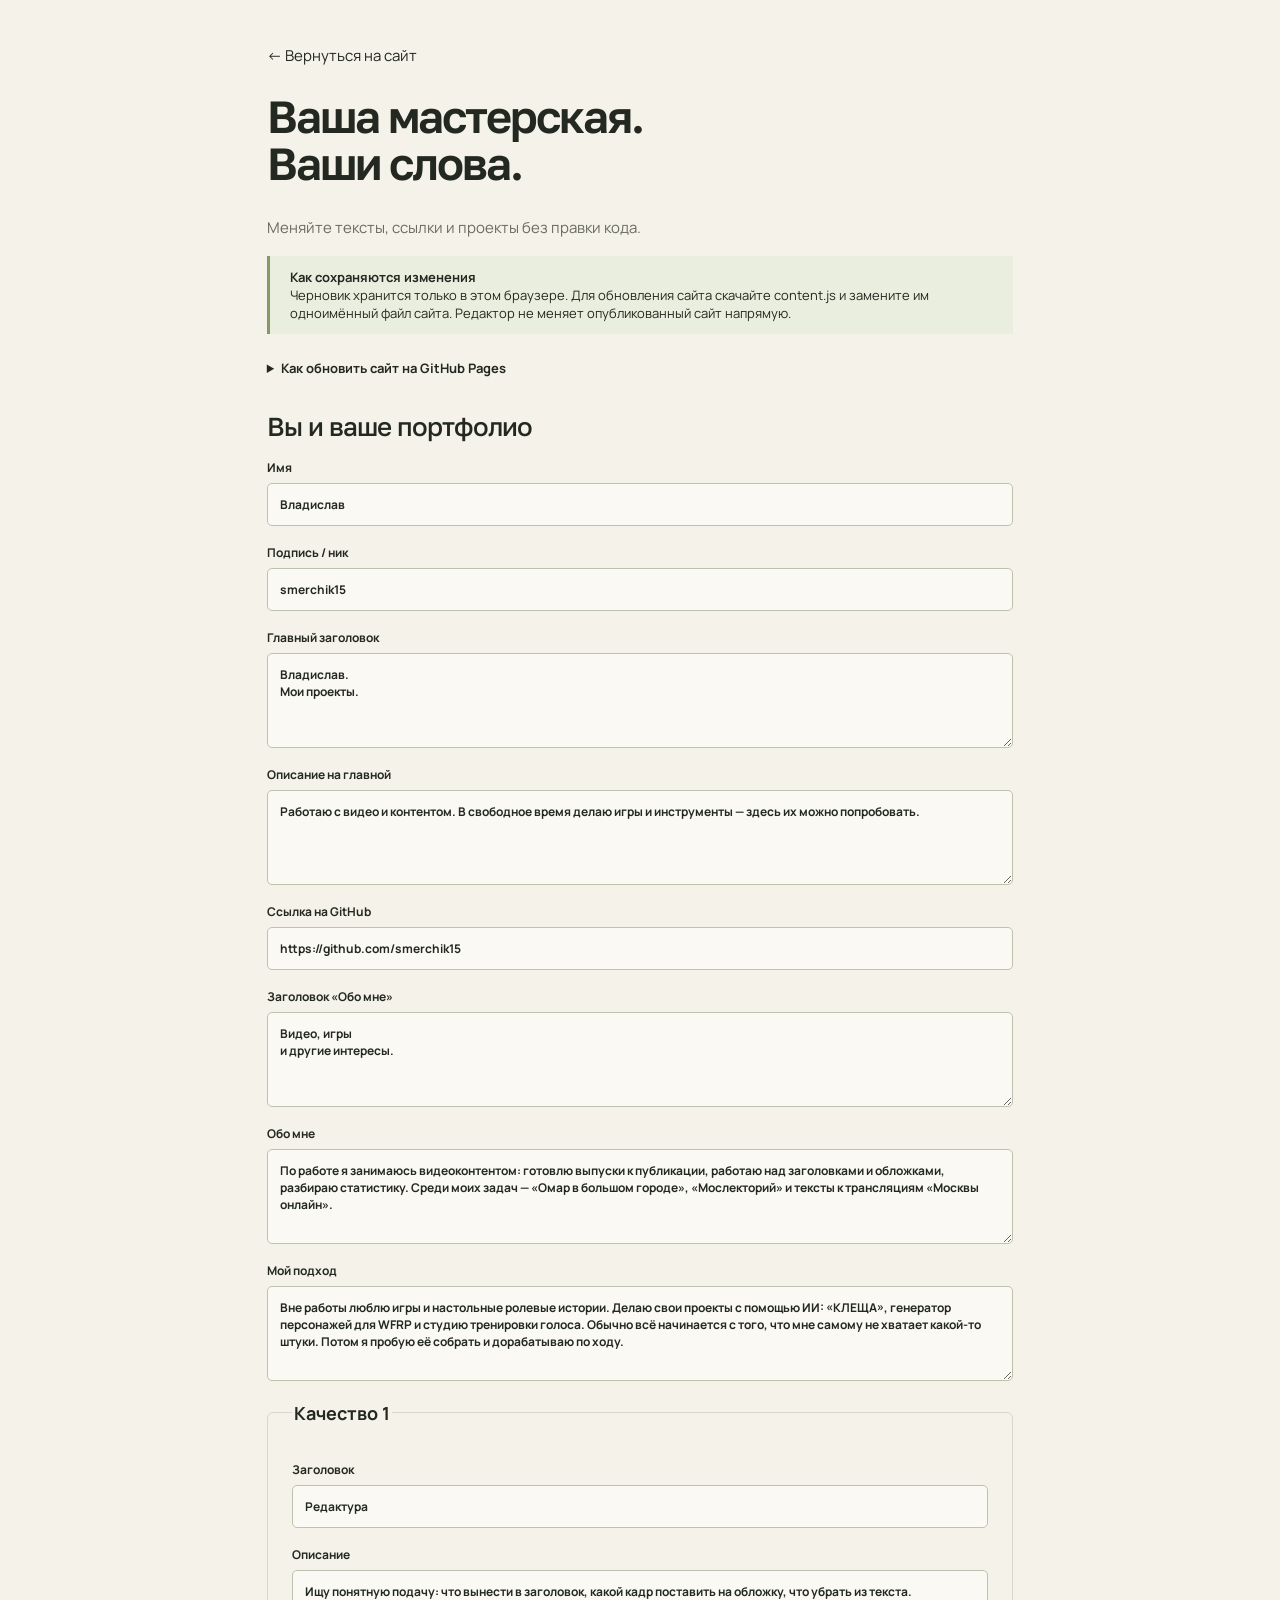
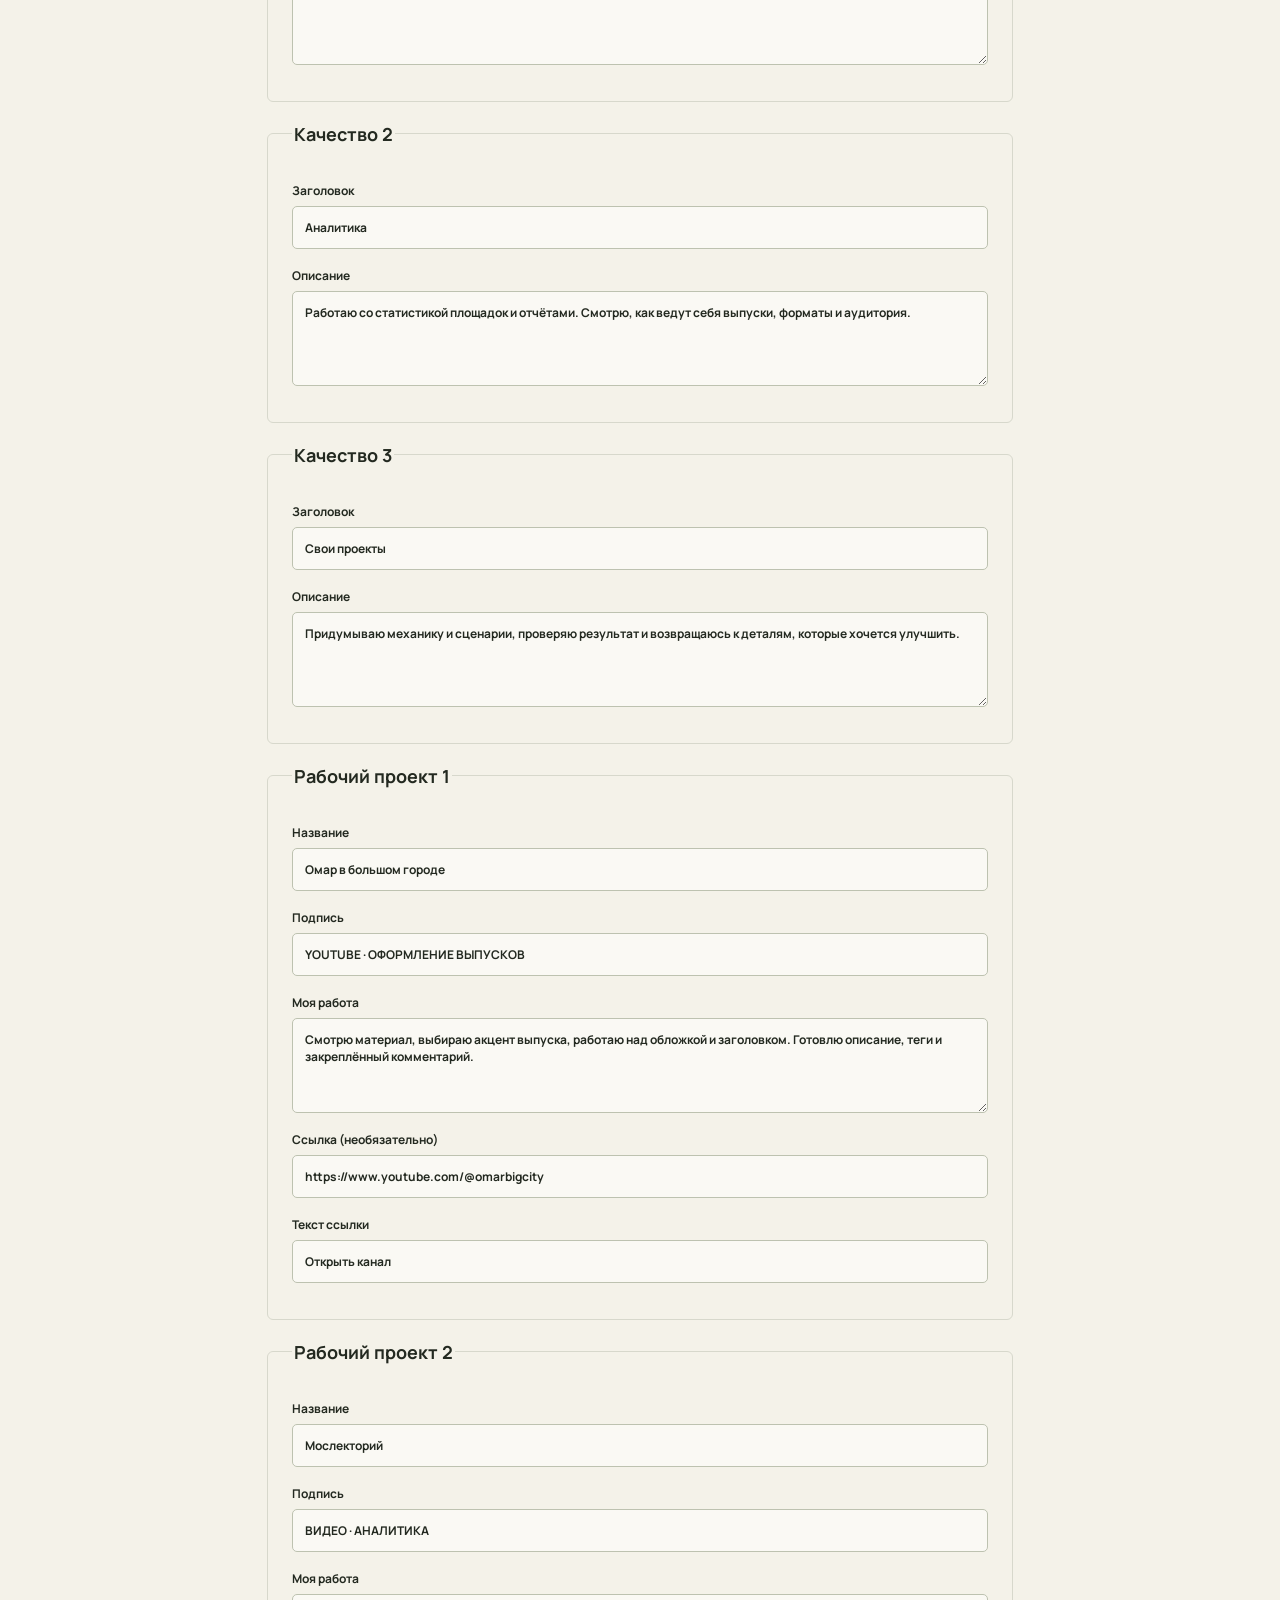
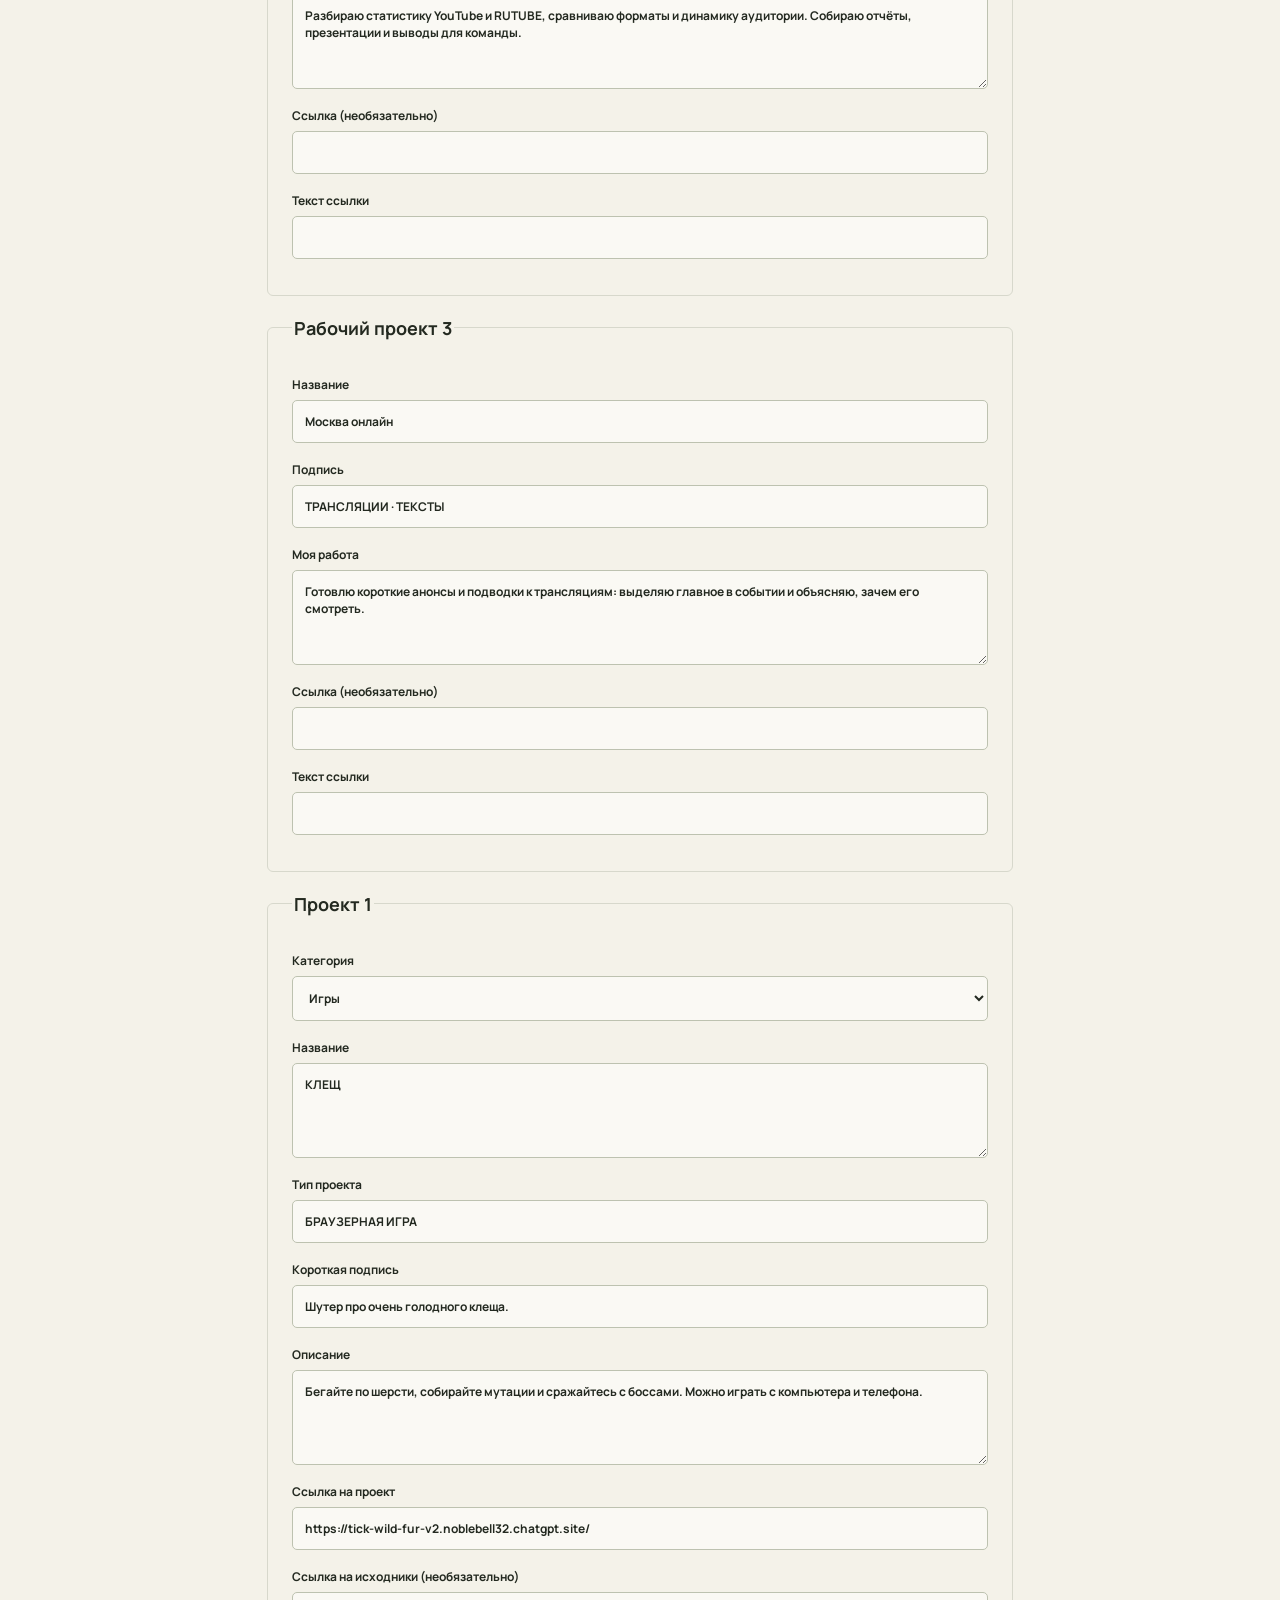
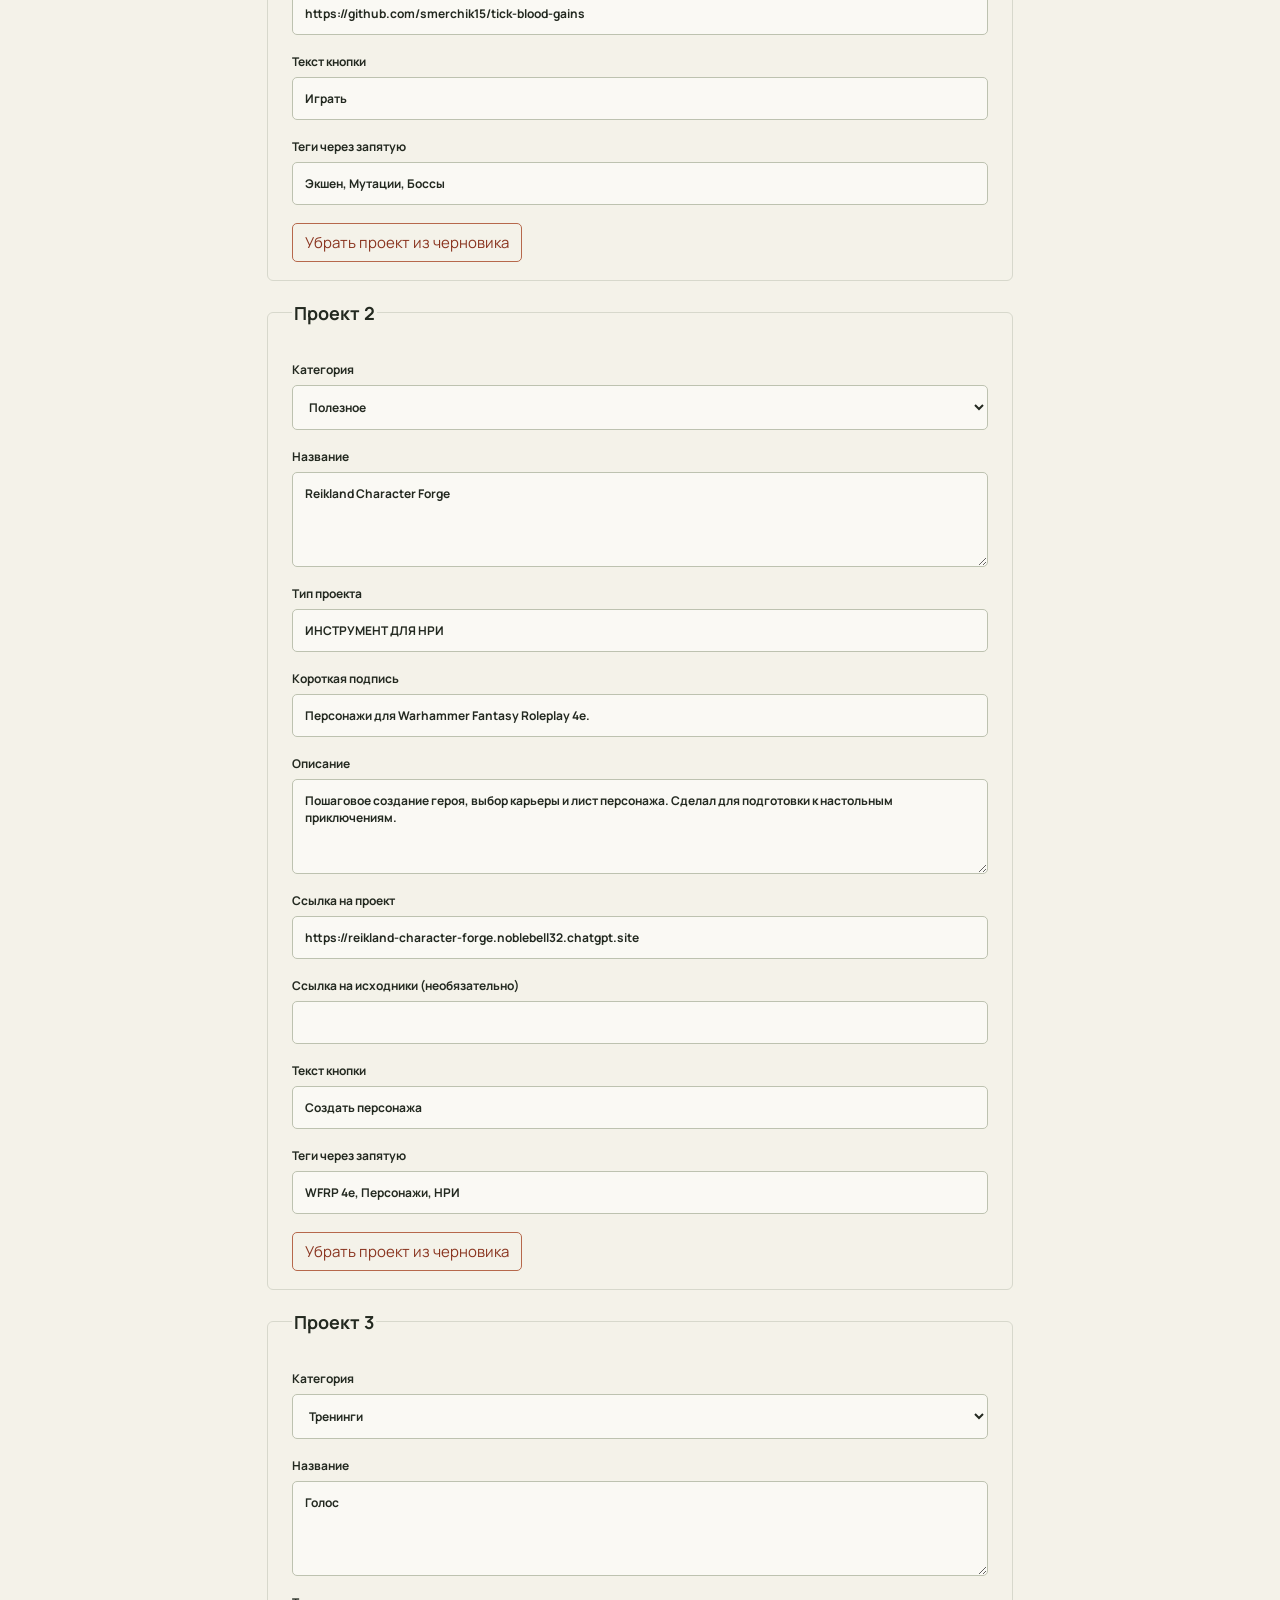
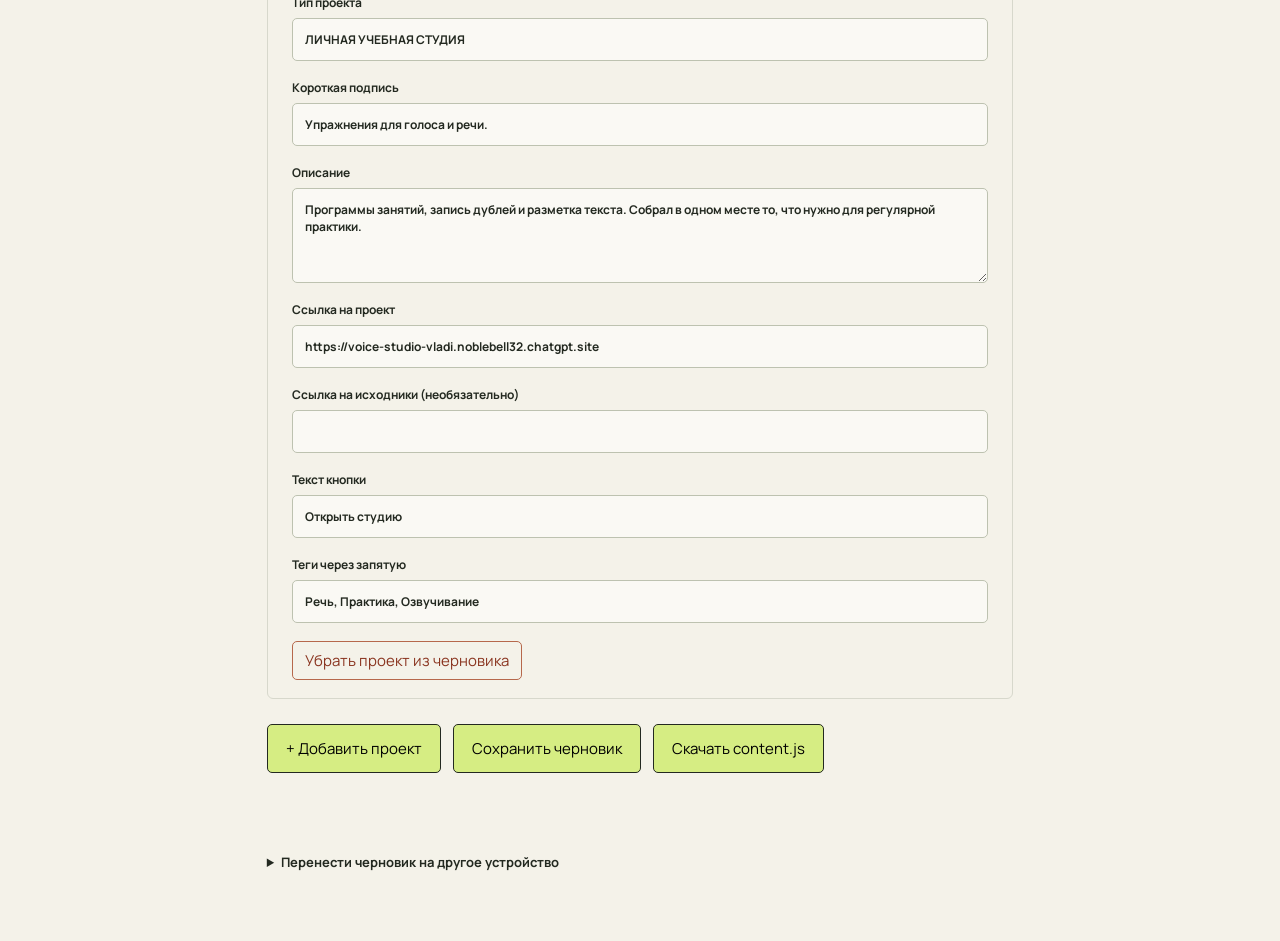
==== editor.html @ 364e81f0 "Publish portfolio with original Tick artwork and media work" ====
<!doctype html><html lang="ru"><head><meta charset="utf-8"><meta name="viewport" content="width=device-width,initial-scale=1"><title>Редактор портфолио</title><link rel="stylesheet" href="style.css"><style>main{max-width:900px;margin:auto;padding:45px 6%}h1{font-size:45px;letter-spacing:-2px}h2{font-size:26px;margin:35px 0 18px;letter-spacing:-1px}p{line-height:1.8;color:#6a6d63;margin:15px 0}label{display:block;font-size:12px;font-weight:700;margin:18px 0}input,textarea,select{display:block;width:100%;border:1px solid #bdc2b0;background:#faf9f4;border-radius:5px;padding:12px;margin-top:7px;color:#232920}textarea{min-height:95px;resize:vertical}fieldset{border:1px solid #d7d8cc;padding:18px 24px;margin:20px 0;border-radius:6px}legend{font-size:18px;font-weight:700}.actions{display:flex;gap:12px;flex-wrap:wrap;margin:25px 0}.actions button{border:1px solid #232920;background:#d6ed83;padding:13px 18px;border-radius:5px}.notice{border-left:3px solid #879765;padding:12px 20px;background:#eaeede;font-size:13px}#status{min-height:30px;color:#365124}details{margin:25px 0;font-size:13px}summary{cursor:pointer;font-weight:bold}.remove{background:transparent;border:1px solid #b6684b;padding:8px 12px;color:#8a3520;border-radius:5px}nav{display:block}</style><script src="content.js"></script><script defer src="editor.js"></script></head><body><main><a href="index.html">← Вернуться на сайт</a><h1>Ваша мастерская.<br>Ваши слова.</h1><p>Меняйте тексты, ссылки и проекты без правки кода.</p><div class="notice"><strong>Как сохраняются изменения</strong><br>Черновик хранится только в этом браузере. Для обновления сайта скачайте content.js и замените им одноимённый файл сайта. Редактор не меняет опубликованный сайт напрямую.</div><details><summary>Как обновить сайт на GitHub Pages</summary><p>Откройте репозиторий сайта на GitHub → Add file → Upload files. Перетащите скачанный content.js в корень сайта, заменив прежний файл, и нажмите Commit changes. Через несколько минут изменения появятся на сайте. Для сайта в Sites передайте скачанный файл в этот чат — я опубликую обновление.</p></details><form id="editor"></form><div class="actions"><button id="add" type="button">+ Добавить проект</button><button id="save" type="button">Сохранить черновик</button><button id="export" type="button">Скачать content.js</button></div><div id="status" role="status"></div><details><summary>Перенести черновик на другое устройство</summary><p>Скачайте резервную копию и откройте её в редакторе на другом устройстве.</p><div class="actions"><button id="backup" type="button">Скачать JSON</button></div><label>Загрузить резервную копию JSON<input type="file" id="import" accept=".json,application/json"></label></details></main></body></html>
---- style.css ----
@import url('https://fonts.googleapis.com/css2?family=Golos+Text:wght@400;500;600;700;800;900&family=Manrope:wght@400;500;600;700;800&display=swap');
:root{--paper:#f4f2e9;--ink:#232920;--muted:#6a6d63;--line:#d7d8cc;--lime:#d6ed83;--orange:#e78156}*{box-sizing:border-box}html{scroll-behavior:smooth;scroll-padding-top:25px}body{margin:0;background:var(--paper);color:var(--ink);font-family:'Manrope',Arial,sans-serif;font-size:15px}a{color:inherit;text-decoration:none}button,input,textarea,select{font:inherit}button,a{-webkit-tap-highlight-color:transparent}button{cursor:pointer}a:focus-visible,button:focus-visible,input:focus-visible,textarea:focus-visible,select:focus-visible{outline:3px solid #9c4c29;outline-offset:5px}header{max-width:1440px;margin:auto;height:100px;padding:0 5%;display:flex;align-items:center;justify-content:space-between;border-bottom:1px solid var(--line)}.brand{display:flex;gap:12px;align-items:center;font-weight:800}.brand-mark{font-family:'Golos Text',sans-serif;font-size:32px;background:var(--ink);color:var(--paper);width:43px;height:43px;text-align:center;line-height:40px;border-radius:50%}nav{display:flex;align-items:center;gap:35px;font-size:13px;font-weight:600}.github-link{border-bottom:1px solid var(--ink);padding:8px 0}.hero{max-width:1440px;margin:auto;display:grid;grid-template-columns:1.12fr 1fr;min-height:650px;padding:70px 5% 55px;gap:20px}.eyebrow{font:600 10px 'Manrope',sans-serif;letter-spacing:1.7px;display:flex;gap:9px;align-items:center}.eyebrow i{height:7px;width:7px;background:#6a7c46;border-radius:50%}h1,h2,h3,p{margin:0}h1,h2,h3{font-family:'Golos Text',Arial,sans-serif}h1{font-size:clamp(48px,5.8vw,83px);line-height:1.04;letter-spacing:-4.5px;font-weight:600;white-space:pre-line;margin:27px 0}#tagline span{color:#778957}.hero-copy>p{max-width:385px;color:var(--muted);line-height:1.85;font-size:14px;margin-bottom:28px}.button{display:inline-flex;align-items:center;justify-content:space-between;gap:45px;min-height:51px;padding:15px 22px;border-radius:5px;font-size:12px;font-weight:700;border:1px solid transparent}.dark{background:var(--ink);color:var(--paper)}.light{background:var(--lime);color:var(--ink)}.button:hover{transform:translateY(-2px)}.hero-foot{margin-top:60px;display:flex;gap:24px;font-size:8px;letter-spacing:1.3px;color:var(--muted)}.hero-foot span+span{letter-spacing:0}.hero-art{position:relative;min-height:510px;isolation:isolate}.art-grid{position:absolute;inset:0;background-image:radial-gradient(#a3a890 1px,transparent 1px);background-size:17px 17px;mask-image:radial-gradient(ellipse,#000,transparent 74%)}.art-note{position:absolute;right:25px;top:0;font-size:10px;letter-spacing:.7px;transform:rotate(5deg);color:var(--muted)}.orbit{position:absolute;border:1px solid #abb29c;z-index:-1;border-radius:50%;width:420px;height:210px;left:30px;top:150px;transform:rotate(-40deg)}.orbit-two{transform:rotate(35deg)}.art-card{position:absolute;border:1px solid #434837;border-radius:10px;box-shadow:7px 9px 0 #252b2010}.micro{font-size:8px;letter-spacing:1px}.game-art{background:var(--lime);left:9%;top:32px;width:240px;height:290px;transform:rotate(-9deg);padding:20px}.game-art strong{display:block;font-size:45px;letter-spacing:-2px;line-height:1}.game-art strong span{display:block;font-size:13px;letter-spacing:3px;margin-top:7px}.small-star{position:absolute;right:20px;bottom:25px;font-size:35px}.tick-body{margin:32px auto 18px;height:100px;width:75px;background:#25301e;border-radius:50% 50% 40% 40%;position:relative;transform:rotate(15deg);box-shadow:inset -10px -10px #182212}.tick-body:before,.tick-body:after{content:'';position:absolute;left:-18px;top:20px;width:108px;height:10px;border:5px solid #25301e;border-top:0;border-bottom:0;transform:rotate(30deg);box-shadow:0 20px #25301e,0 40px #25301e}.tick-body:after{transform:rotate(-30deg)}.tick-body i,.tick-body b{width:8px;height:8px;position:absolute;top:20px;left:20px;background:var(--lime);border-radius:50%}.tick-body b{left:45px}.dice-art{right:0;top:115px;width:180px;height:214px;background:#e8ded3;transform:rotate(12deg);padding:18px}.dice-art svg{width:115px;display:block;margin:12px auto}.dice-art>span{font-size:10px}.voice-art{left:20%;bottom:11px;width:290px;height:150px;background:var(--orange);transform:rotate(-3deg);padding:20px}.voice-art strong{font-size:19px}.wave{height:58px;display:flex;align-items:center;justify-content:center;gap:6px}.wave i{height:15px;width:5px;background:#3b3126;border-radius:8px}.wave i:nth-child(2n){height:31px}.wave i:nth-child(3n){height:48px}.wave i:nth-child(5n){height:25px}.art-stamp{position:absolute;left:0;bottom:15px;font-size:9px;line-height:1.5;letter-spacing:1px;transform:rotate(-12deg)}.ticker{border-top:1px solid var(--line);border-bottom:1px solid var(--line);padding:19px 5%;overflow:hidden;text-align:center;font-size:11px;font-weight:600;letter-spacing:2px;white-space:nowrap}.ticker b{margin:0 32px;color:#83945b;font-size:18px}.section{max-width:1440px;margin:auto;padding:85px 5%}.section-head{display:flex;justify-content:space-between;align-items:end;gap:30px}h2{font-size:clamp(36px,4vw,55px);line-height:1.12;letter-spacing:-2px;font-weight:500;margin-top:20px}em{font-style:normal;color:#778957}.section-head>p{color:var(--muted);font-size:12px;line-height:1.8;padding-bottom:7px}.filters{display:flex;gap:10px;margin:35px 0 30px;flex-wrap:wrap}.filters button{border:1px solid var(--line);border-radius:25px;padding:11px 20px;background:transparent;font-size:11px;font-weight:600}.filters button[aria-pressed=true]{color:var(--paper);background:var(--ink);border-color:var(--ink)}sup{font-size:8px;margin-left:7px}#project-list{display:grid;grid-template-columns:repeat(3,minmax(0,1fr));gap:24px}.project{min-width:0}.project[hidden]{display:none}.project-visual{height:255px;border-radius:8px;position:relative;overflow:hidden;display:flex;flex-direction:column;justify-content:center;align-items:center;border:1px solid #23292012}.project-visual .cover-number{position:absolute;top:18px;left:20px;font-size:10px;letter-spacing:1px}.cover-tick{background:#d6ed83}.cover-tick .tick-body{transform:rotate(25deg) scale(.8);margin:0 0 6px}.cover-tick strong{font-size:55px;letter-spacing:-3px}.cover-tick small{font-size:8px;letter-spacing:4px}.cover-forge{background:#3f493b;color:#eae7cc}.cover-forge svg{width:115px;margin-bottom:10px}.cover-forge strong{font-family:Georgia,serif;font-size:22px;font-weight:400}.cover-forge small{letter-spacing:2px;font-size:7px;margin-top:7px}.cover-voice{background:#e9b89d}.cover-voice .wave{transform:scale(1.5);margin:23px 0}.cover-voice strong{font-size:35px;letter-spacing:-1.5px}.project-type{margin-top:23px;font-size:8px;letter-spacing:1.4px;color:var(--muted)}.project h3{font-size:24px;line-height:1.15;white-space:pre-line;letter-spacing:-.8px;font-weight:500;margin:12px 0}.project .subtitle{font-size:11px;font-weight:700;margin:8px 0 12px}.project .description{font-size:12px;line-height:1.85;color:var(--muted)}.tags{display:flex;flex-wrap:wrap;gap:7px;margin:17px 0 24px}.tags span{border:1px solid var(--line);padding:5px 8px;border-radius:4px;font-size:8px}.project-links{display:flex;justify-content:space-between;border-top:1px solid var(--line);padding-top:16px;font-size:11px;font-weight:700}.project-links a:hover,.text-link:hover{text-decoration:underline}.about-teaser{border-top:1px solid var(--line);display:grid;grid-template-columns:.7fr 1.6fr .6fr;gap:35px;align-items:start}.about-teaser .eyebrow{font-size:8px;line-height:1.8}.about-teaser h2{margin-top:0}.about-teaser p{font-size:13px;line-height:1.9;max-width:470px;margin:25px 0;color:var(--muted)}.text-link{font-weight:700;font-size:12px;display:inline-flex;gap:35px}.asterisk{font-size:145px;color:#879765;line-height:1}.contact{background:var(--ink);color:var(--paper);max-width:none;display:flex;justify-content:space-between;align-items:center;gap:35px;padding:65px max(5%,calc((100% - 1296px)/2))}.contact h2{font-size:45px}.contact em{color:var(--lime)}.contact .eyebrow{color:#b1b6a6}footer{max-width:1440px;margin:auto;padding:30px 5%;font-size:9px;color:var(--muted);display:flex;justify-content:space-between;gap:20px}footer>div{display:flex;gap:25px}.back{display:inline-block;font-size:12px;margin-bottom:55px}.about-layout{display:grid;grid-template-columns:1fr 1fr;gap:70px;margin-bottom:65px}.about-layout h1{font-size:70px}.about-body p{font-size:16px;line-height:1.9;margin-top:30px;color:var(--muted)}.about-body .button{margin-top:30px}.traits{display:grid;grid-template-columns:repeat(3,1fr);gap:35px;border-top:1px solid var(--line);padding-top:35px}.trait>span{font-size:11px;color:var(--muted)}.trait h3{font-size:23px;font-weight:500;margin:18px 0}.trait p{font-size:13px;line-height:1.8;color:var(--muted)}.about-bottom{margin-top:70px;display:flex;justify-content:space-between;gap:25px;font-size:9px;letter-spacing:1px}.skip{position:absolute;top:-80px}.skip:focus{top:0;background:var(--ink);color:white;padding:20px;z-index:30}[hidden]{display:none!important}
@media(min-width:1450px){.hero{min-height:720px;padding-top:95px}.hero-art{max-width:540px}.hero-foot{margin-top:80px}}
@media(max-width:950px){h1{letter-spacing:-3px}.hero{grid-template-columns:1fr 1fr;padding-top:50px;min-height:590px}.hero-art{transform:scale(.85);transform-origin:center top;margin-left:-20px;margin-right:-30px}.game-art{left:0}.dice-art{right:-5px;top:200px}.voice-art{left:0;bottom:-5px}.hero-foot{flex-direction:column;gap:10px}.orbit{width:300px;left:0}.about-teaser{grid-template-columns:.5fr 1.7fr}.asterisk{display:none}.project-visual{height:220px}.section{padding-top:65px;padding-bottom:65px}.about-layout{gap:35px}.about-layout h1{font-size:55px}}
@media(max-width:650px){header{height:80px;padding:0 6%}.brand{font-size:12px;gap:8px}.brand-mark{width:32px;height:32px;font-size:25px;line-height:29px}nav{gap:17px;font-size:10px}.hero{padding:38px 6% 30px;grid-template-columns:1fr;gap:20px}.hero h1{font-size:59px;letter-spacing:-3.5px;margin:25px 0}.hero-copy>p{font-size:13px}.hero-foot{margin-top:25px;flex-direction:row;justify-content:space-between;font-size:7px;gap:20px}.hero-art{height:430px;min-height:430px;transform:scale(.88);width:100%;max-width:410px;justify-self:center;margin:0;transform-origin:center center}.game-art{left:15px;top:10px;width:220px;height:270px}.dice-art{right:0;top:110px;width:150px;height:200px}.dice-art svg{width:100px}.voice-art{left:65px;bottom:0;width:260px}.art-note{right:0;top:-5px;font-size:8px}.orbit{left:20px;top:130px}.art-stamp{left:-5px;bottom:10px;font-size:8px}.ticker{font-size:9px;text-align:left}.section{padding:55px 6%}.section-head{display:block}.section-head>p{margin-top:20px}.section h2{font-size:39px;letter-spacing:-1.8px}.filters{gap:7px;margin-top:26px}.filters button{padding:10px 14px;font-size:10px}#project-list{grid-template-columns:1fr;gap:40px}.project-visual{height:270px}.project h3{font-size:28px}.project .description{font-size:13px}.project-type{font-size:9px}.project-links{font-size:12px}.about-teaser{display:block}.about-teaser .eyebrow{margin-bottom:25px}.contact{display:block;padding:50px 6%}.contact .button{margin-top:28px}.contact h2{font-size:36px}footer{padding:25px 6%;flex-direction:column;line-height:1.6}.about-layout{grid-template-columns:1fr;gap:0;margin-bottom:40px}.about-layout h1{font-size:56px;margin-bottom:0}.about-body p{font-size:14px}.traits{grid-template-columns:1fr;gap:30px}.about-bottom{flex-direction:column}.back{margin-bottom:40px}}
@media(prefers-reduced-motion:reduce){html{scroll-behavior:auto}*{transition:none!important}}
@media print{header nav,.filters,footer,.hero-art,.button{display:none}.section,.hero{padding:25px 0}.hero{display:block;min-height:0}.contact{color:#000;background:transparent}a[href^=http]:after{content:' (' attr(href) ')';font-size:9px;word-break:break-all}.project{break-inside:avoid}}

@media(max-width:650px){.hero-copy{min-width:0}.hero h1{font-size:clamp(40px,12vw,59px);letter-spacing:-2.8px}.hero-art{max-width:100%;min-width:0}.hero-foot>span{min-width:0}}

/* Original illustration from the game's start screen */
.tick-original{display:block;width:100%;object-fit:contain}.game-art{padding:18px}.game-art .tick-original{height:180px;margin:-8px 0 -10px}.game-art strong{font-size:34px}.game-art .small-star{display:none}.cover-tick .tick-original{height:190px;width:92%;margin:-5px 0 -12px}.cover-tick strong{font-size:35px}.cover-tick small{margin-top:3px}.work-section{border-top:1px solid var(--line)}.work-list{display:grid;grid-template-columns:repeat(3,minmax(0,1fr));gap:30px;margin-top:40px}.work-item{border-top:1px solid var(--line);padding-top:24px}.work-item .eyebrow{font-size:8px;line-height:1.8}.work-item h3{font-size:25px;font-weight:500;letter-spacing:-.8px;margin:18px 0}.work-item>p:not(.eyebrow){font-size:13px;line-height:1.85;color:var(--muted)}.work-item .text-link{margin-top:20px}.hero{min-height:570px}.hero-art{min-height:450px}.hero-copy{align-self:center}.hero-art .voice-art{bottom:0}.hero-art .dice-art{top:130px}
@media(max-width:650px){.work-list{grid-template-columns:1fr;gap:30px}.hero{min-height:0;padding-top:35px}.hero-art{min-height:430px}.hero h1{font-size:clamp(40px,12vw,59px)}.cover-tick .tick-original{height:210px}.game-art .tick-original{height:165px}.hero-art .dice-art{top:110px}}
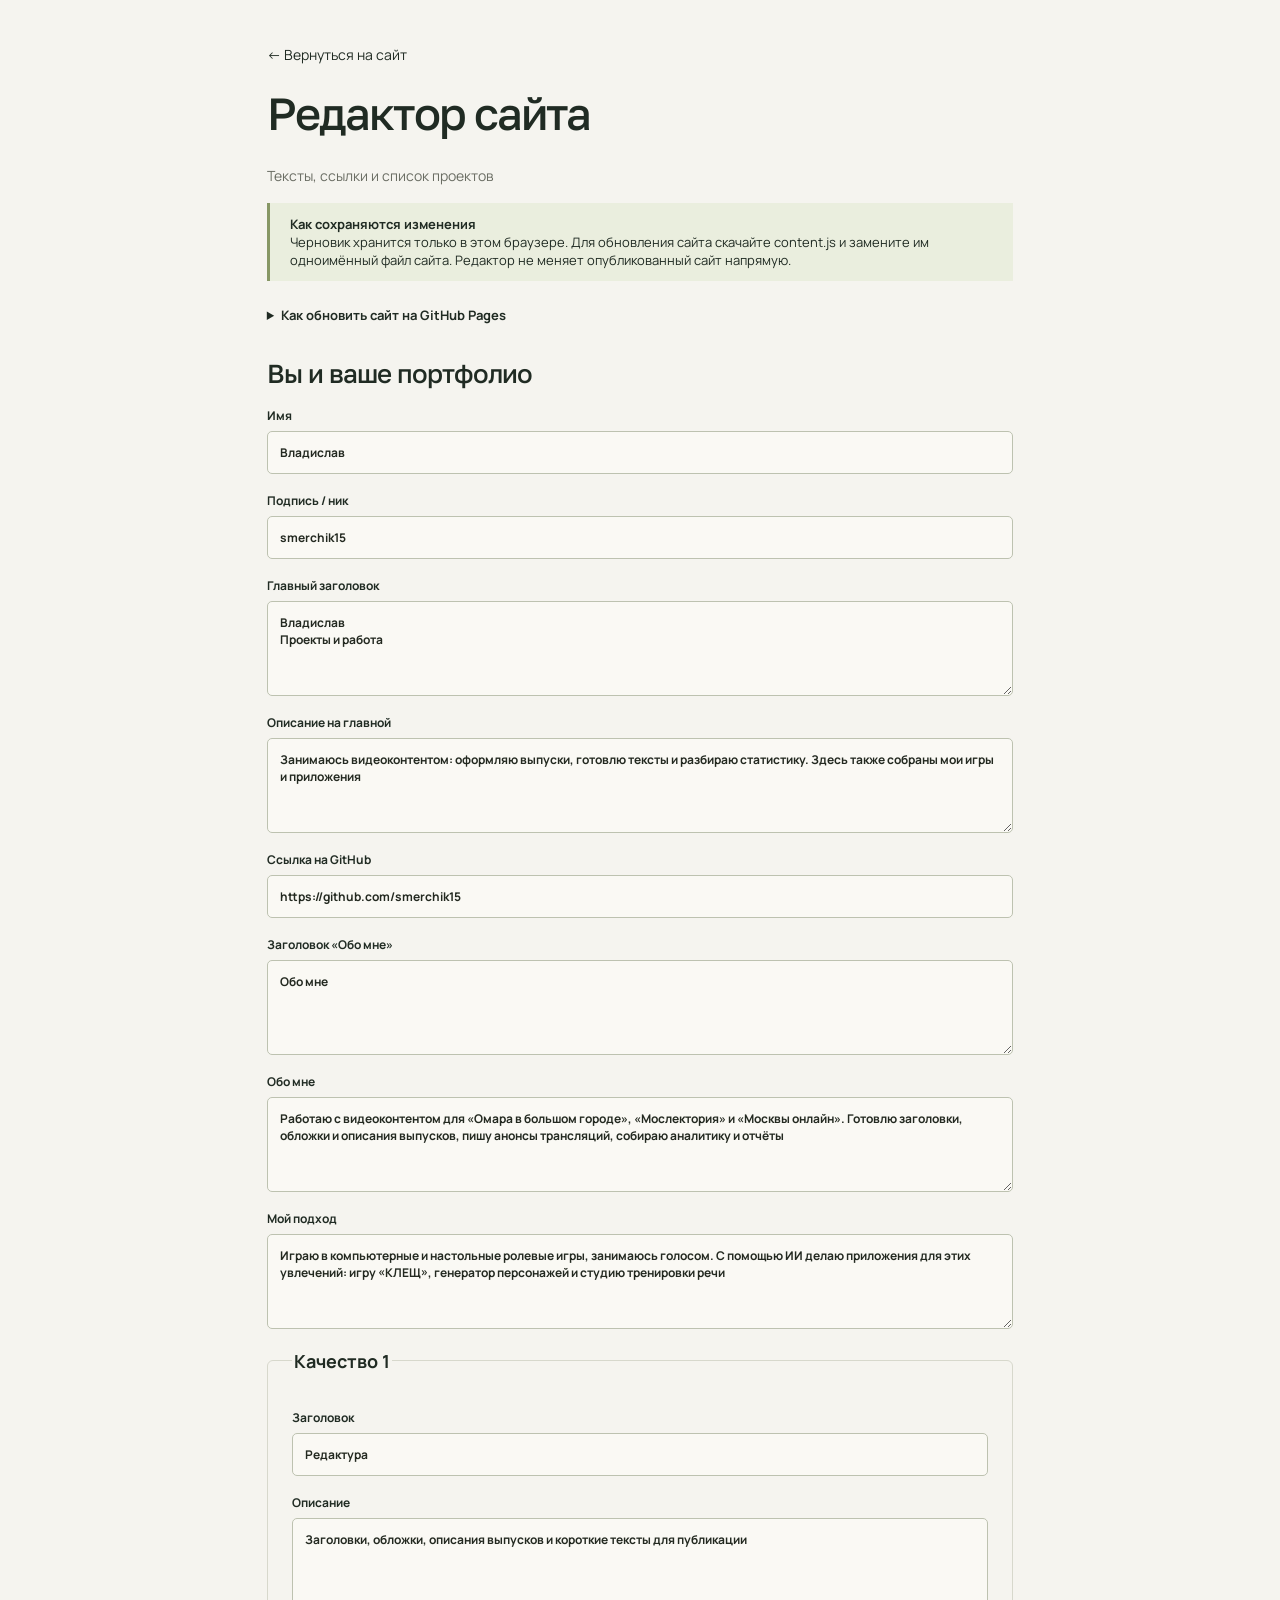
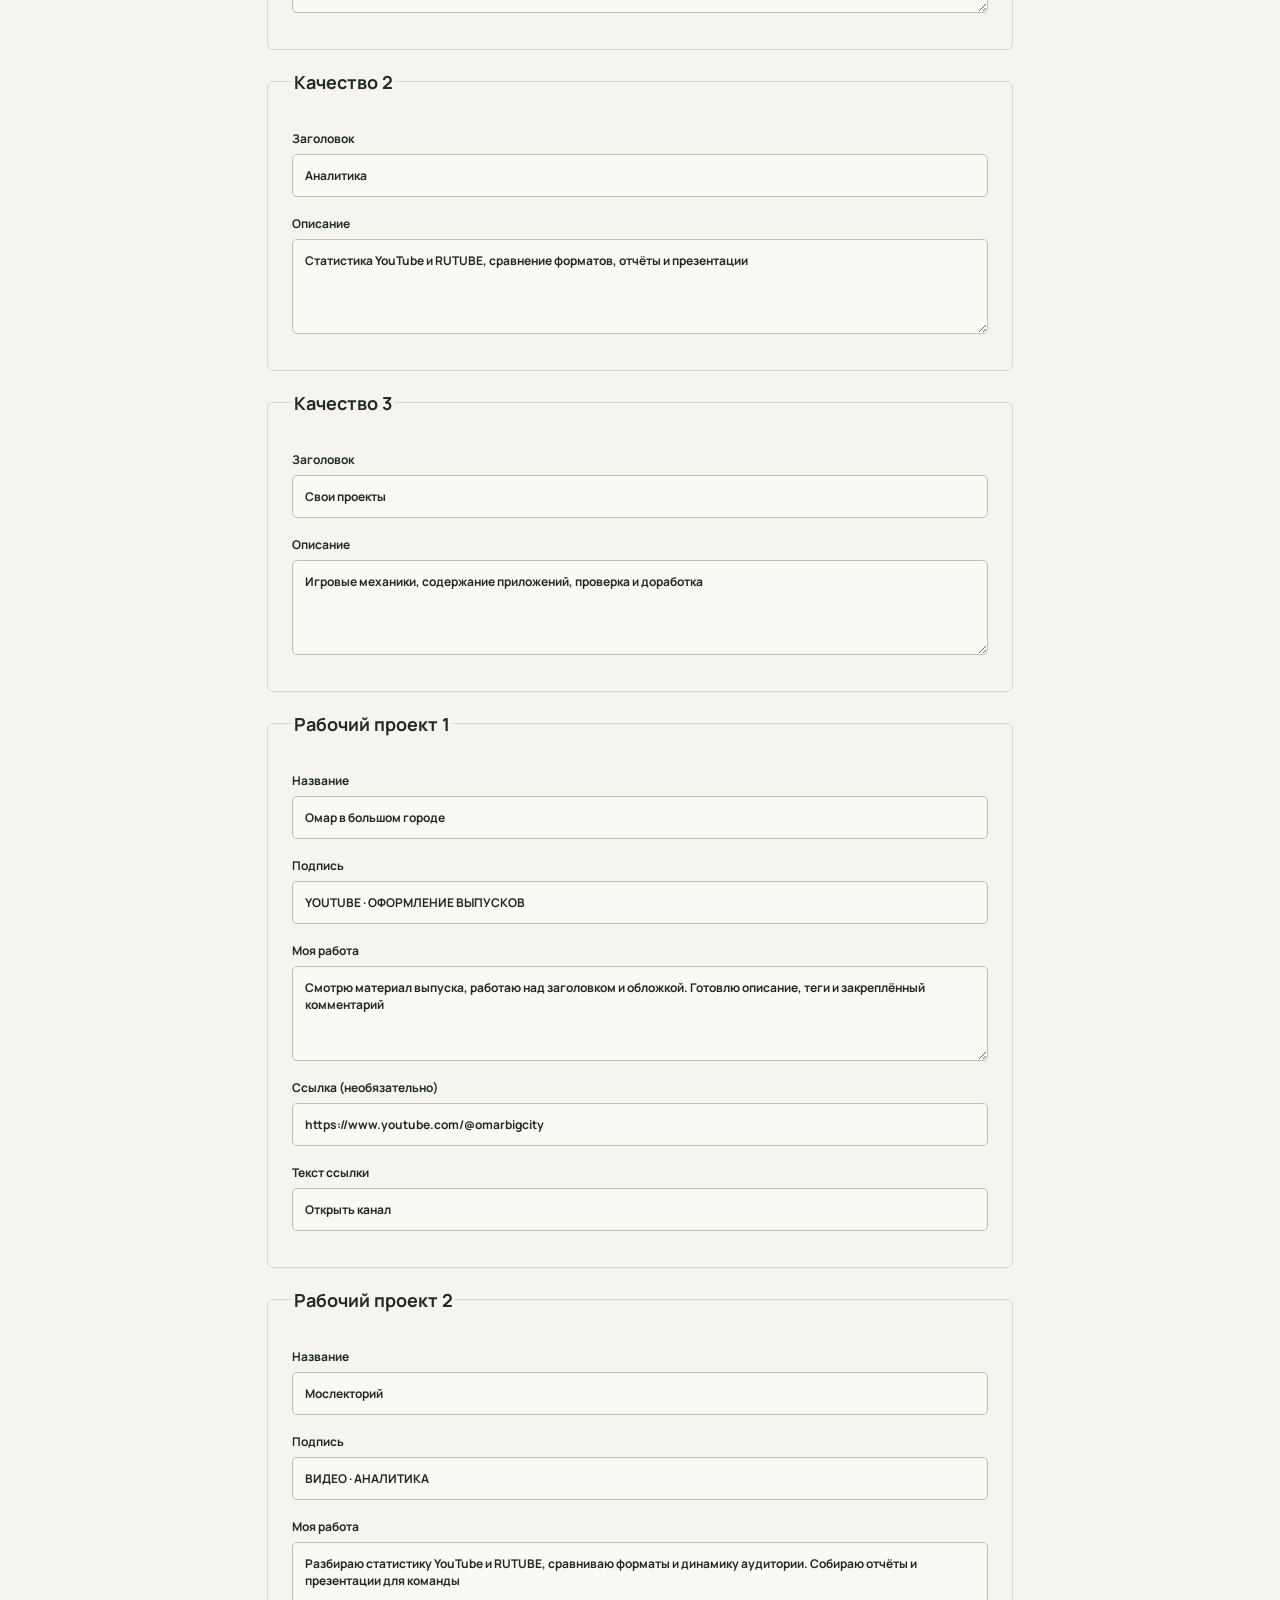
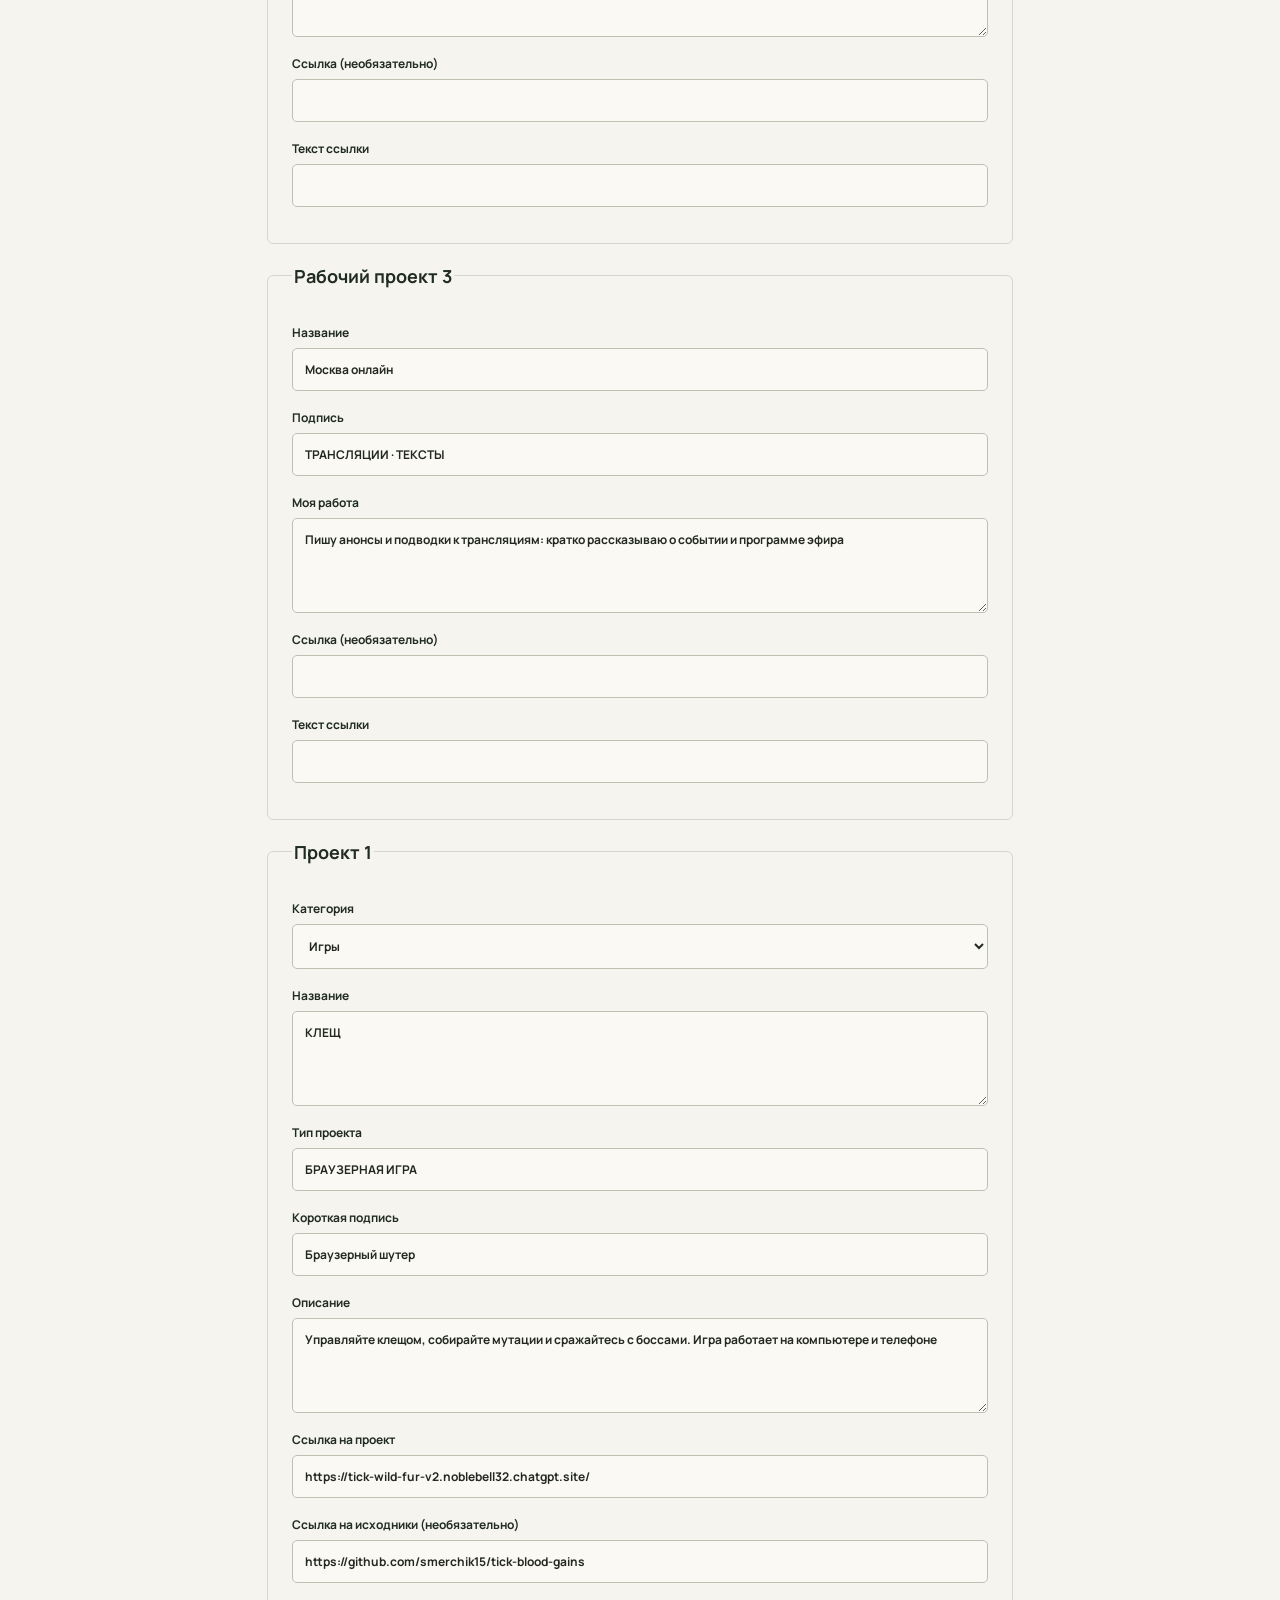
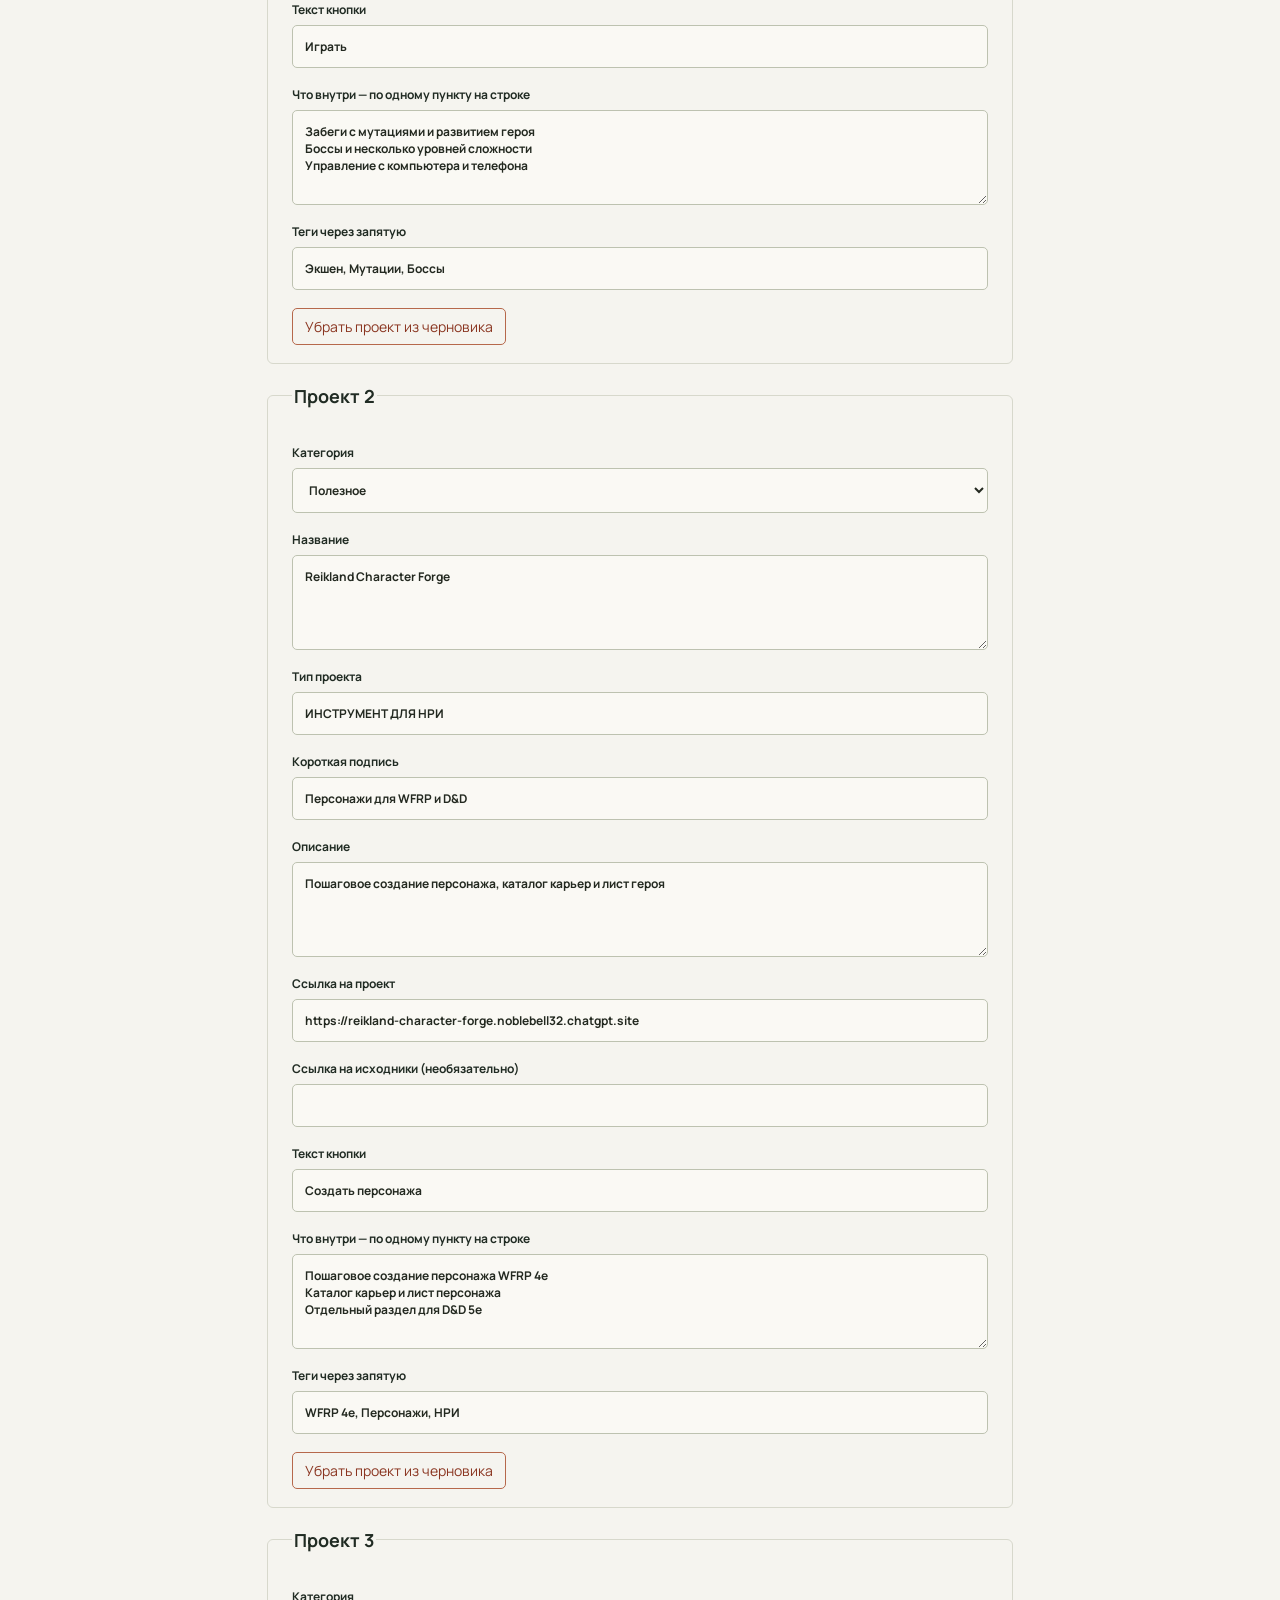
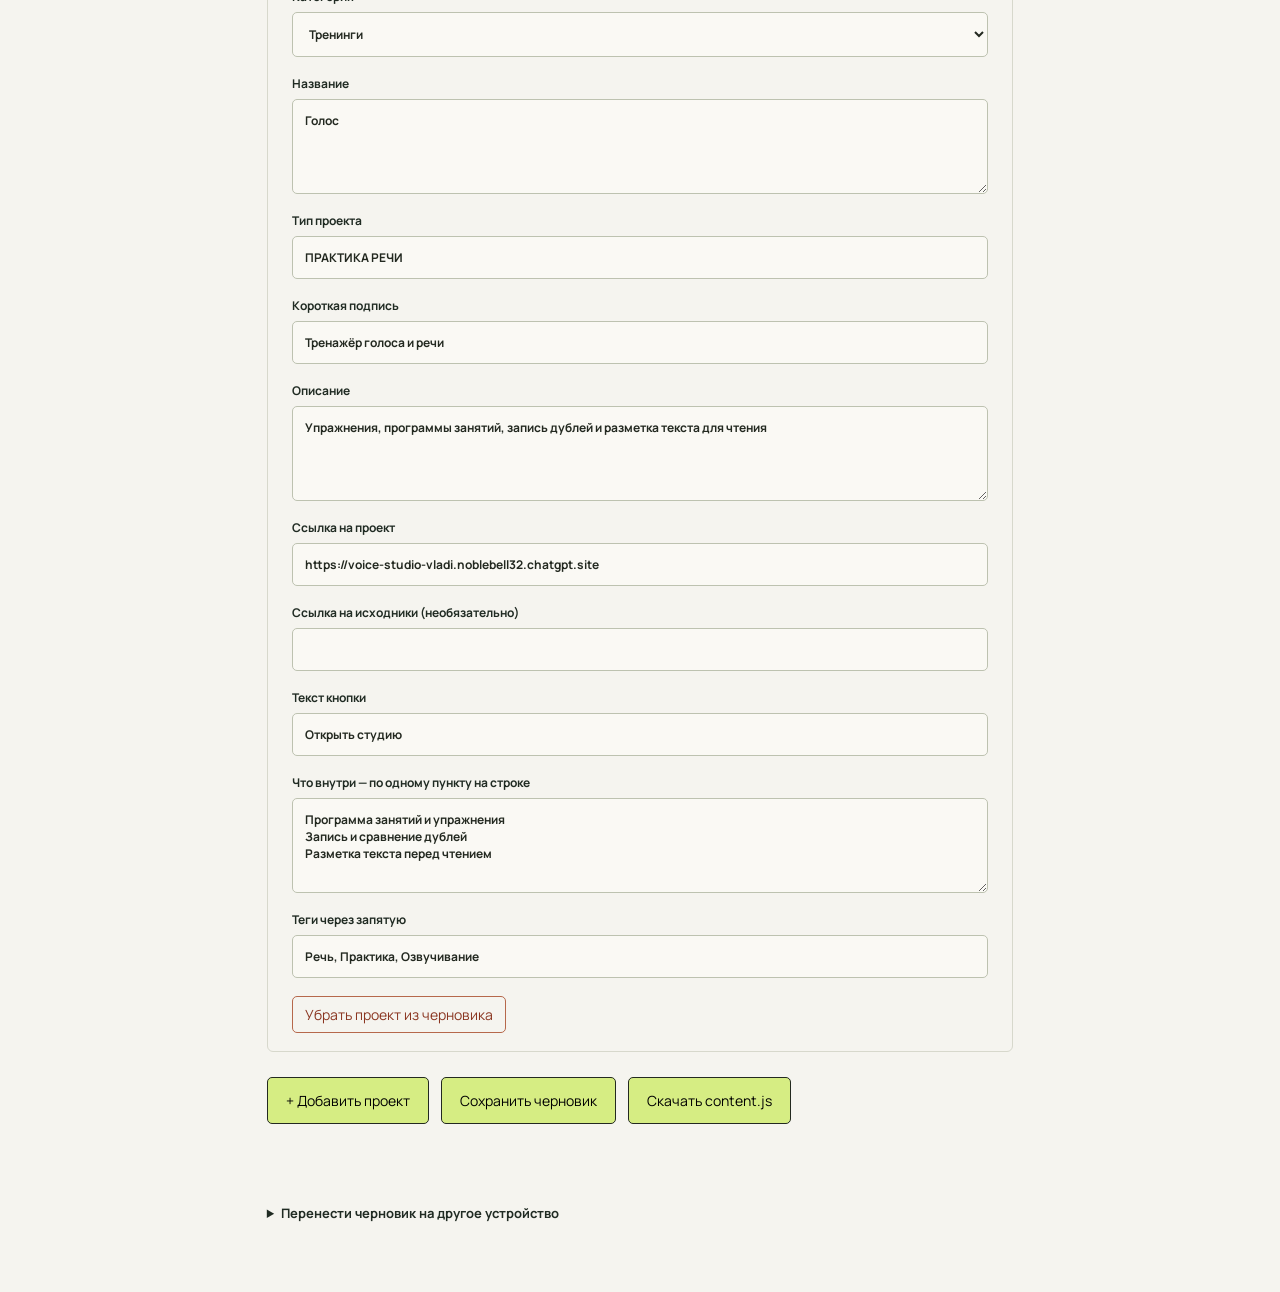
==== commit f6e00cdb: "Replace slogans with plain portfolio copy and remove heading periods" ====
--- a/editor.html
+++ b/editor.html
@@ -1 +1 @@
-<!doctype html><html lang="ru"><head><meta charset="utf-8"><meta name="viewport" content="width=device-width,initial-scale=1"><title>Редактор портфолио</title><link rel="stylesheet" href="style.css"><style>main{max-width:900px;margin:auto;padding:45px 6%}h1{font-size:45px;letter-spacing:-2px}h2{font-size:26px;margin:35px 0 18px;letter-spacing:-1px}p{line-height:1.8;color:#6a6d63;margin:15px 0}label{display:block;font-size:12px;font-weight:700;margin:18px 0}input,textarea,select{display:block;width:100%;border:1px solid #bdc2b0;background:#faf9f4;border-radius:5px;padding:12px;margin-top:7px;color:#232920}textarea{min-height:95px;resize:vertical}fieldset{border:1px solid #d7d8cc;padding:18px 24px;margin:20px 0;border-radius:6px}legend{font-size:18px;font-weight:700}.actions{display:flex;gap:12px;flex-wrap:wrap;margin:25px 0}.actions button{border:1px solid #232920;background:#d6ed83;padding:13px 18px;border-radius:5px}.notice{border-left:3px solid #879765;padding:12px 20px;background:#eaeede;font-size:13px}#status{min-height:30px;color:#365124}details{margin:25px 0;font-size:13px}summary{cursor:pointer;font-weight:bold}.remove{background:transparent;border:1px solid #b6684b;padding:8px 12px;color:#8a3520;border-radius:5px}nav{display:block}</style><script src="content.js"></script><script defer src="editor.js"></script></head><body><main><a href="index.html">← Вернуться на сайт</a><h1>Ваша мастерская.<br>Ваши слова.</h1><p>Меняйте тексты, ссылки и проекты без правки кода.</p><div class="notice"><strong>Как сохраняются изменения</strong><br>Черновик хранится только в этом браузере. Для обновления сайта скачайте content.js и замените им одноимённый файл сайта. Редактор не меняет опубликованный сайт напрямую.</div><details><summary>Как обновить сайт на GitHub Pages</summary><p>Откройте репозиторий сайта на GitHub → Add file → Upload files. Перетащите скачанный content.js в корень сайта, заменив прежний файл, и нажмите Commit changes. Через несколько минут изменения появятся на сайте. Для сайта в Sites передайте скачанный файл в этот чат — я опубликую обновление.</p></details><form id="editor"></form><div class="actions"><button id="add" type="button">+ Добавить проект</button><button id="save" type="button">Сохранить черновик</button><button id="export" type="button">Скачать content.js</button></div><div id="status" role="status"></div><details><summary>Перенести черновик на другое устройство</summary><p>Скачайте резервную копию и откройте её в редакторе на другом устройстве.</p><div class="actions"><button id="backup" type="button">Скачать JSON</button></div><label>Загрузить резервную копию JSON<input type="file" id="import" accept=".json,application/json"></label></details></main></body></html>+<!doctype html><html lang="ru"><head><meta charset="utf-8"><meta name="viewport" content="width=device-width,initial-scale=1"><title>Редактор портфолио</title><link rel="stylesheet" href="style.css"><style>main{max-width:900px;margin:auto;padding:45px 6%}h1{font-size:45px;letter-spacing:-2px}h2{font-size:26px;margin:35px 0 18px;letter-spacing:-1px}p{line-height:1.8;color:#6a6d63;margin:15px 0}label{display:block;font-size:12px;font-weight:700;margin:18px 0}input,textarea,select{display:block;width:100%;border:1px solid #bdc2b0;background:#faf9f4;border-radius:5px;padding:12px;margin-top:7px;color:#232920}textarea{min-height:95px;resize:vertical}fieldset{border:1px solid #d7d8cc;padding:18px 24px;margin:20px 0;border-radius:6px}legend{font-size:18px;font-weight:700}.actions{display:flex;gap:12px;flex-wrap:wrap;margin:25px 0}.actions button{border:1px solid #232920;background:#d6ed83;padding:13px 18px;border-radius:5px}.notice{border-left:3px solid #879765;padding:12px 20px;background:#eaeede;font-size:13px}#status{min-height:30px;color:#365124}details{margin:25px 0;font-size:13px}summary{cursor:pointer;font-weight:bold}.remove{background:transparent;border:1px solid #b6684b;padding:8px 12px;color:#8a3520;border-radius:5px}nav{display:block}</style><script src="content.js"></script><script defer src="editor.js"></script></head><body><main><a href="index.html">← Вернуться на сайт</a><h1>Редактор сайта</h1><p>Тексты, ссылки и список проектов</p><div class="notice"><strong>Как сохраняются изменения</strong><br>Черновик хранится только в этом браузере. Для обновления сайта скачайте content.js и замените им одноимённый файл сайта. Редактор не меняет опубликованный сайт напрямую.</div><details><summary>Как обновить сайт на GitHub Pages</summary><p>Откройте репозиторий сайта на GitHub → Add file → Upload files. Перетащите скачанный content.js в корень сайта, заменив прежний файл, и нажмите Commit changes. Через несколько минут изменения появятся на сайте. Для сайта в Sites передайте скачанный файл в этот чат — я опубликую обновление.</p></details><form id="editor"></form><div class="actions"><button id="add" type="button">+ Добавить проект</button><button id="save" type="button">Сохранить черновик</button><button id="export" type="button">Скачать content.js</button></div><div id="status" role="status"></div><details><summary>Перенести черновик на другое устройство</summary><p>Скачайте резервную копию и откройте её в редакторе на другом устройстве.</p><div class="actions"><button id="backup" type="button">Скачать JSON</button></div><label>Загрузить резервную копию JSON<input type="file" id="import" accept=".json,application/json"></label></details></main></body></html>
--- a/style.css
+++ b/style.css
@@ -1,13 +1,8 @@
 @import url('https://fonts.googleapis.com/css2?family=Golos+Text:wght@400;500;600;700;800;900&family=Manrope:wght@400;500;600;700;800&display=swap');
-:root{--paper:#f4f2e9;--ink:#232920;--muted:#6a6d63;--line:#d7d8cc;--lime:#d6ed83;--orange:#e78156}*{box-sizing:border-box}html{scroll-behavior:smooth;scroll-padding-top:25px}body{margin:0;background:var(--paper);color:var(--ink);font-family:'Manrope',Arial,sans-serif;font-size:15px}a{color:inherit;text-decoration:none}button,input,textarea,select{font:inherit}button,a{-webkit-tap-highlight-color:transparent}button{cursor:pointer}a:focus-visible,button:focus-visible,input:focus-visible,textarea:focus-visible,select:focus-visible{outline:3px solid #9c4c29;outline-offset:5px}header{max-width:1440px;margin:auto;height:100px;padding:0 5%;display:flex;align-items:center;justify-content:space-between;border-bottom:1px solid var(--line)}.brand{display:flex;gap:12px;align-items:center;font-weight:800}.brand-mark{font-family:'Golos Text',sans-serif;font-size:32px;background:var(--ink);color:var(--paper);width:43px;height:43px;text-align:center;line-height:40px;border-radius:50%}nav{display:flex;align-items:center;gap:35px;font-size:13px;font-weight:600}.github-link{border-bottom:1px solid var(--ink);padding:8px 0}.hero{max-width:1440px;margin:auto;display:grid;grid-template-columns:1.12fr 1fr;min-height:650px;padding:70px 5% 55px;gap:20px}.eyebrow{font:600 10px 'Manrope',sans-serif;letter-spacing:1.7px;display:flex;gap:9px;align-items:center}.eyebrow i{height:7px;width:7px;background:#6a7c46;border-radius:50%}h1,h2,h3,p{margin:0}h1,h2,h3{font-family:'Golos Text',Arial,sans-serif}h1{font-size:clamp(48px,5.8vw,83px);line-height:1.04;letter-spacing:-4.5px;font-weight:600;white-space:pre-line;margin:27px 0}#tagline span{color:#778957}.hero-copy>p{max-width:385px;color:var(--muted);line-height:1.85;font-size:14px;margin-bottom:28px}.button{display:inline-flex;align-items:center;justify-content:space-between;gap:45px;min-height:51px;padding:15px 22px;border-radius:5px;font-size:12px;font-weight:700;border:1px solid transparent}.dark{background:var(--ink);color:var(--paper)}.light{background:var(--lime);color:var(--ink)}.button:hover{transform:translateY(-2px)}.hero-foot{margin-top:60px;display:flex;gap:24px;font-size:8px;letter-spacing:1.3px;color:var(--muted)}.hero-foot span+span{letter-spacing:0}.hero-art{position:relative;min-height:510px;isolation:isolate}.art-grid{position:absolute;inset:0;background-image:radial-gradient(#a3a890 1px,transparent 1px);background-size:17px 17px;mask-image:radial-gradient(ellipse,#000,transparent 74%)}.art-note{position:absolute;right:25px;top:0;font-size:10px;letter-spacing:.7px;transform:rotate(5deg);color:var(--muted)}.orbit{position:absolute;border:1px solid #abb29c;z-index:-1;border-radius:50%;width:420px;height:210px;left:30px;top:150px;transform:rotate(-40deg)}.orbit-two{transform:rotate(35deg)}.art-card{position:absolute;border:1px solid #434837;border-radius:10px;box-shadow:7px 9px 0 #252b2010}.micro{font-size:8px;letter-spacing:1px}.game-art{background:var(--lime);left:9%;top:32px;width:240px;height:290px;transform:rotate(-9deg);padding:20px}.game-art strong{display:block;font-size:45px;letter-spacing:-2px;line-height:1}.game-art strong span{display:block;font-size:13px;letter-spacing:3px;margin-top:7px}.small-star{position:absolute;right:20px;bottom:25px;font-size:35px}.tick-body{margin:32px auto 18px;height:100px;width:75px;background:#25301e;border-radius:50% 50% 40% 40%;position:relative;transform:rotate(15deg);box-shadow:inset -10px -10px #182212}.tick-body:before,.tick-body:after{content:'';position:absolute;left:-18px;top:20px;width:108px;height:10px;border:5px solid #25301e;border-top:0;border-bottom:0;transform:rotate(30deg);box-shadow:0 20px #25301e,0 40px #25301e}.tick-body:after{transform:rotate(-30deg)}.tick-body i,.tick-body b{width:8px;height:8px;position:absolute;top:20px;left:20px;background:var(--lime);border-radius:50%}.tick-body b{left:45px}.dice-art{right:0;top:115px;width:180px;height:214px;background:#e8ded3;transform:rotate(12deg);padding:18px}.dice-art svg{width:115px;display:block;margin:12px auto}.dice-art>span{font-size:10px}.voice-art{left:20%;bottom:11px;width:290px;height:150px;background:var(--orange);transform:rotate(-3deg);padding:20px}.voice-art strong{font-size:19px}.wave{height:58px;display:flex;align-items:center;justify-content:center;gap:6px}.wave i{height:15px;width:5px;background:#3b3126;border-radius:8px}.wave i:nth-child(2n){height:31px}.wave i:nth-child(3n){height:48px}.wave i:nth-child(5n){height:25px}.art-stamp{position:absolute;left:0;bottom:15px;font-size:9px;line-height:1.5;letter-spacing:1px;transform:rotate(-12deg)}.ticker{border-top:1px solid var(--line);border-bottom:1px solid var(--line);padding:19px 5%;overflow:hidden;text-align:center;font-size:11px;font-weight:600;letter-spacing:2px;white-space:nowrap}.ticker b{margin:0 32px;color:#83945b;font-size:18px}.section{max-width:1440px;margin:auto;padding:85px 5%}.section-head{display:flex;justify-content:space-between;align-items:end;gap:30px}h2{font-size:clamp(36px,4vw,55px);line-height:1.12;letter-spacing:-2px;font-weight:500;margin-top:20px}em{font-style:normal;color:#778957}.section-head>p{color:var(--muted);font-size:12px;line-height:1.8;padding-bottom:7px}.filters{display:flex;gap:10px;margin:35px 0 30px;flex-wrap:wrap}.filters button{border:1px solid var(--line);border-radius:25px;padding:11px 20px;background:transparent;font-size:11px;font-weight:600}.filters button[aria-pressed=true]{color:var(--paper);background:var(--ink);border-color:var(--ink)}sup{font-size:8px;margin-left:7px}#project-list{display:grid;grid-template-columns:repeat(3,minmax(0,1fr));gap:24px}.project{min-width:0}.project[hidden]{display:none}.project-visual{height:255px;border-radius:8px;position:relative;overflow:hidden;display:flex;flex-direction:column;justify-content:center;align-items:center;border:1px solid #23292012}.project-visual .cover-number{position:absolute;top:18px;left:20px;font-size:10px;letter-spacing:1px}.cover-tick{background:#d6ed83}.cover-tick .tick-body{transform:rotate(25deg) scale(.8);margin:0 0 6px}.cover-tick strong{font-size:55px;letter-spacing:-3px}.cover-tick small{font-size:8px;letter-spacing:4px}.cover-forge{background:#3f493b;color:#eae7cc}.cover-forge svg{width:115px;margin-bottom:10px}.cover-forge strong{font-family:Georgia,serif;font-size:22px;font-weight:400}.cover-forge small{letter-spacing:2px;font-size:7px;margin-top:7px}.cover-voice{background:#e9b89d}.cover-voice .wave{transform:scale(1.5);margin:23px 0}.cover-voice strong{font-size:35px;letter-spacing:-1.5px}.project-type{margin-top:23px;font-size:8px;letter-spacing:1.4px;color:var(--muted)}.project h3{font-size:24px;line-height:1.15;white-space:pre-line;letter-spacing:-.8px;font-weight:500;margin:12px 0}.project .subtitle{font-size:11px;font-weight:700;margin:8px 0 12px}.project .description{font-size:12px;line-height:1.85;color:var(--muted)}.tags{display:flex;flex-wrap:wrap;gap:7px;margin:17px 0 24px}.tags span{border:1px solid var(--line);padding:5px 8px;border-radius:4px;font-size:8px}.project-links{display:flex;justify-content:space-between;border-top:1px solid var(--line);padding-top:16px;font-size:11px;font-weight:700}.project-links a:hover,.text-link:hover{text-decoration:underline}.about-teaser{border-top:1px solid var(--line);display:grid;grid-template-columns:.7fr 1.6fr .6fr;gap:35px;align-items:start}.about-teaser .eyebrow{font-size:8px;line-height:1.8}.about-teaser h2{margin-top:0}.about-teaser p{font-size:13px;line-height:1.9;max-width:470px;margin:25px 0;color:var(--muted)}.text-link{font-weight:700;font-size:12px;display:inline-flex;gap:35px}.asterisk{font-size:145px;color:#879765;line-height:1}.contact{background:var(--ink);color:var(--paper);max-width:none;display:flex;justify-content:space-between;align-items:center;gap:35px;padding:65px max(5%,calc((100% - 1296px)/2))}.contact h2{font-size:45px}.contact em{color:var(--lime)}.contact .eyebrow{color:#b1b6a6}footer{max-width:1440px;margin:auto;padding:30px 5%;font-size:9px;color:var(--muted);display:flex;justify-content:space-between;gap:20px}footer>div{display:flex;gap:25px}.back{display:inline-block;font-size:12px;margin-bottom:55px}.about-layout{display:grid;grid-template-columns:1fr 1fr;gap:70px;margin-bottom:65px}.about-layout h1{font-size:70px}.about-body p{font-size:16px;line-height:1.9;margin-top:30px;color:var(--muted)}.about-body .button{margin-top:30px}.traits{display:grid;grid-template-columns:repeat(3,1fr);gap:35px;border-top:1px solid var(--line);padding-top:35px}.trait>span{font-size:11px;color:var(--muted)}.trait h3{font-size:23px;font-weight:500;margin:18px 0}.trait p{font-size:13px;line-height:1.8;color:var(--muted)}.about-bottom{margin-top:70px;display:flex;justify-content:space-between;gap:25px;font-size:9px;letter-spacing:1px}.skip{position:absolute;top:-80px}.skip:focus{top:0;background:var(--ink);color:white;padding:20px;z-index:30}[hidden]{display:none!important}
-@media(min-width:1450px){.hero{min-height:720px;padding-top:95px}.hero-art{max-width:540px}.hero-foot{margin-top:80px}}
-@media(max-width:950px){h1{letter-spacing:-3px}.hero{grid-template-columns:1fr 1fr;padding-top:50px;min-height:590px}.hero-art{transform:scale(.85);transform-origin:center top;margin-left:-20px;margin-right:-30px}.game-art{left:0}.dice-art{right:-5px;top:200px}.voice-art{left:0;bottom:-5px}.hero-foot{flex-direction:column;gap:10px}.orbit{width:300px;left:0}.about-teaser{grid-template-columns:.5fr 1.7fr}.asterisk{display:none}.project-visual{height:220px}.section{padding-top:65px;padding-bottom:65px}.about-layout{gap:35px}.about-layout h1{font-size:55px}}
-@media(max-width:650px){header{height:80px;padding:0 6%}.brand{font-size:12px;gap:8px}.brand-mark{width:32px;height:32px;font-size:25px;line-height:29px}nav{gap:17px;font-size:10px}.hero{padding:38px 6% 30px;grid-template-columns:1fr;gap:20px}.hero h1{font-size:59px;letter-spacing:-3.5px;margin:25px 0}.hero-copy>p{font-size:13px}.hero-foot{margin-top:25px;flex-direction:row;justify-content:space-between;font-size:7px;gap:20px}.hero-art{height:430px;min-height:430px;transform:scale(.88);width:100%;max-width:410px;justify-self:center;margin:0;transform-origin:center center}.game-art{left:15px;top:10px;width:220px;height:270px}.dice-art{right:0;top:110px;width:150px;height:200px}.dice-art svg{width:100px}.voice-art{left:65px;bottom:0;width:260px}.art-note{right:0;top:-5px;font-size:8px}.orbit{left:20px;top:130px}.art-stamp{left:-5px;bottom:10px;font-size:8px}.ticker{font-size:9px;text-align:left}.section{padding:55px 6%}.section-head{display:block}.section-head>p{margin-top:20px}.section h2{font-size:39px;letter-spacing:-1.8px}.filters{gap:7px;margin-top:26px}.filters button{padding:10px 14px;font-size:10px}#project-list{grid-template-columns:1fr;gap:40px}.project-visual{height:270px}.project h3{font-size:28px}.project .description{font-size:13px}.project-type{font-size:9px}.project-links{font-size:12px}.about-teaser{display:block}.about-teaser .eyebrow{margin-bottom:25px}.contact{display:block;padding:50px 6%}.contact .button{margin-top:28px}.contact h2{font-size:36px}footer{padding:25px 6%;flex-direction:column;line-height:1.6}.about-layout{grid-template-columns:1fr;gap:0;margin-bottom:40px}.about-layout h1{font-size:56px;margin-bottom:0}.about-body p{font-size:14px}.traits{grid-template-columns:1fr;gap:30px}.about-bottom{flex-direction:column}.back{margin-bottom:40px}}
-@media(prefers-reduced-motion:reduce){html{scroll-behavior:auto}*{transition:none!important}}
-@media print{header nav,.filters,footer,.hero-art,.button{display:none}.section,.hero{padding:25px 0}.hero{display:block;min-height:0}.contact{color:#000;background:transparent}a[href^=http]:after{content:' (' attr(href) ')';font-size:9px;word-break:break-all}.project{break-inside:avoid}}
-
-@media(max-width:650px){.hero-copy{min-width:0}.hero h1{font-size:clamp(40px,12vw,59px);letter-spacing:-2.8px}.hero-art{max-width:100%;min-width:0}.hero-foot>span{min-width:0}}
-
-/* Original illustration from the game's start screen */
-.tick-original{display:block;width:100%;object-fit:contain}.game-art{padding:18px}.game-art .tick-original{height:180px;margin:-8px 0 -10px}.game-art strong{font-size:34px}.game-art .small-star{display:none}.cover-tick .tick-original{height:190px;width:92%;margin:-5px 0 -12px}.cover-tick strong{font-size:35px}.cover-tick small{margin-top:3px}.work-section{border-top:1px solid var(--line)}.work-list{display:grid;grid-template-columns:repeat(3,minmax(0,1fr));gap:30px;margin-top:40px}.work-item{border-top:1px solid var(--line);padding-top:24px}.work-item .eyebrow{font-size:8px;line-height:1.8}.work-item h3{font-size:25px;font-weight:500;letter-spacing:-.8px;margin:18px 0}.work-item>p:not(.eyebrow){font-size:13px;line-height:1.85;color:var(--muted)}.work-item .text-link{margin-top:20px}.hero{min-height:570px}.hero-art{min-height:450px}.hero-copy{align-self:center}.hero-art .voice-art{bottom:0}.hero-art .dice-art{top:130px}
-@media(max-width:650px){.work-list{grid-template-columns:1fr;gap:30px}.hero{min-height:0;padding-top:35px}.hero-art{min-height:430px}.hero h1{font-size:clamp(40px,12vw,59px)}.cover-tick .tick-original{height:210px}.game-art .tick-original{height:165px}.hero-art .dice-art{top:110px}}
+:root{--paper:#f5f4ef;--ink:#202b23;--muted:#70766d;--green:#234c3a;--lime:#d2ec9f;--line:#d9ddd2;--orange:#dca184;--radius:12px}*{box-sizing:border-box}html{scroll-behavior:smooth;scroll-padding-top:90px}body{margin:0;background:var(--paper);color:var(--ink);font:14px 'Manrope',Arial,sans-serif;-webkit-font-smoothing:antialiased}a{color:inherit;text-decoration:none}button,input,textarea,select{font:inherit}button{cursor:pointer}button,a{-webkit-tap-highlight-color:transparent}a:focus-visible,button:focus-visible,summary:focus-visible,input:focus-visible,textarea:focus-visible{outline:3px solid #c87448;outline-offset:5px}h1,h2,h3,p{margin:0}h1,h2,h3{font-family:'Golos Text',Arial,sans-serif}header{max-width:1440px;margin:auto;padding:0 5%;height:88px;display:flex;align-items:center;gap:45px;border-bottom:1px solid var(--line)}.brand{display:flex;align-items:center;gap:11px;font-size:15px;font-weight:800;white-space:nowrap}.brand-mark{display:grid;place-items:center;width:40px;height:40px;border-radius:50%;background:var(--ink);color:var(--paper);font:800 30px 'Golos Text',sans-serif;padding-bottom:5px}nav{display:flex;gap:30px;margin-left:auto}nav a,.header-github{font-size:12px;font-weight:700}nav a{position:relative;padding:12px 0}nav a:after{content:'';position:absolute;bottom:3px;left:0;width:0;height:2px;background:var(--green);transition:width .2s}nav a:hover:after,nav a[aria-current]:after{width:100%}.header-github{display:flex;gap:18px;border:1px solid var(--line);padding:11px 15px;border-radius:5px}.header-github:hover{border-color:var(--ink)}main{outline:0}.hero{max-width:1440px;margin:auto;padding:65px 5% 75px;display:grid;grid-template-columns:1.13fr 1fr;gap:55px;align-items:center}.hero-copy{min-width:0}.eyebrow{font-size:9px;font-weight:700;letter-spacing:1.6px;line-height:1.7;display:flex;gap:8px;align-items:center}.dot{height:6px;width:6px;border-radius:50%;background:#6e8c4b;box-shadow:0 0 0 4px #6e8c4b12}h1{font-size:clamp(52px,5.5vw,79px);line-height:1.08;font-weight:500;letter-spacing:-4px;white-space:pre-line;margin:25px 0}#tagline{max-width:660px}.hero-intro{font-size:14px;line-height:1.9;max-width:385px;color:var(--muted);margin:25px 0 30px}.hero-actions{display:flex;align-items:center;gap:25px;flex-wrap:wrap}.button{display:inline-flex;justify-content:space-between;align-items:center;gap:35px;border-radius:6px;padding:16px 20px;min-height:51px;font-size:12px;font-weight:700;transition:transform .2s,box-shadow .2s}.dark{background:var(--ink);color:var(--paper)}.light{background:var(--lime);color:var(--ink)}.button:hover{transform:translateY(-2px);box-shadow:0 4px 14px #0001}.text-link{display:inline-flex;align-items:center;font-size:11px;font-weight:700;line-height:1.7}.text-link:hover{text-decoration:underline;text-underline-offset:5px}.hero-index{display:flex;align-items:center;gap:22px;border-top:1px solid var(--line);padding-top:22px;margin-top:42px;font-size:10px;color:var(--muted)}.hero-index>span{font-size:8px;letter-spacing:.6px}.hero-index b{font-weight:800;font-size:12px;color:var(--ink);margin-right:3px}.hero-index a:hover{color:var(--green)}.hero-board{min-width:0;transform:rotate(1deg)}.hero-tick{display:block;background:var(--green);color:#e2e8cf;padding:22px 24px 25px;border-radius:var(--radius);overflow:hidden;transition:transform .3s}.hero-tick:hover{transform:rotate(-1deg)}.board-top{display:flex;align-items:center;justify-content:space-between;font-size:7px;letter-spacing:1.5px;gap:15px}.live-label{font-size:8px;letter-spacing:0;display:flex;align-items:center;gap:6px;white-space:nowrap}.live-label i{height:5px;width:5px;border-radius:50%;background:var(--lime)}.tick-stage{height:245px;position:relative;display:grid;place-items:center;isolation:isolate}.tick-stage img{width:96%;height:100%;z-index:1;object-fit:contain;filter:drop-shadow(9px 18px 12px #0003);transition:transform .4s}.hero-tick:hover .tick-stage img{transform:rotate(3deg) scale(1.03)}.orbit{position:absolute;inset:20px 30px;border:1px solid #c4d2a52b;border-radius:50%;transform:rotate(-20deg);z-index:-1}.orbit-two{inset:45px 10px;transform:rotate(20deg)}.stage-note{position:absolute;right:-3px;bottom:0;font-size:8px;line-height:1.6;color:#ccd7b4;transform:rotate(-6deg);z-index:2}.board-bottom{display:flex;align-items:end;justify-content:space-between;margin-top:5px;border-top:1px solid #cadca32a;padding-top:18px}.board-bottom small{font-size:7px;letter-spacing:1.5px;color:#bfd0a5}.board-bottom strong{display:flex;align-items:end;gap:15px;font-family:'Golos Text',sans-serif;font-size:42px;letter-spacing:-1.7px;font-weight:500;margin-top:5px;line-height:1}.board-bottom strong span{font-size:11px;letter-spacing:0;line-height:1.8;font-family:'Manrope',sans-serif}.round-arrow{width:35px;height:35px;border-radius:50%;background:var(--lime);color:var(--green);display:grid;place-items:center;font-size:19px}.board-links{display:grid;grid-template-columns:1fr 1fr;gap:10px;margin-top:10px}.board-links>a{display:flex;align-items:center;gap:10px;border:1px solid var(--line);border-radius:8px;padding:16px 13px;background:#eeeee6;min-width:0;transition:background .2s}.board-links>a:last-child{background:#efe0d5}.board-links>a:hover{background:#e1e7d4}.mini-symbol{font-family:Georgia,serif;font-size:33px;line-height:1;color:#56714d}.sound-symbol{color:#9c6044}.board-links>a>span:nth-child(2){font-size:11px;line-height:1.6;font-weight:700}.board-links small{display:block;font-size:6px;font-weight:500;letter-spacing:.7px;color:var(--muted)}.board-links b{margin-left:auto;font-size:13px;font-weight:500}.section{max-width:1440px;margin:auto;padding:75px 5%}.section-head{display:flex;justify-content:space-between;align-items:end;gap:30px}h2{font-weight:500;font-size:clamp(34px,3.6vw,51px);letter-spacing:-2px;line-height:1.16;margin-top:15px}em{font-style:normal;color:#758d59}.section-note{color:var(--muted);font-size:11px;line-height:1.8;margin-bottom:4px}.projects{border-top:1px solid var(--line)}.filter-bar{display:flex;justify-content:space-between;align-items:center;gap:15px;margin:32px 0}.filters{display:flex;gap:7px;flex-wrap:wrap}.filters button{background:transparent;border:1px solid var(--line);border-radius:30px;font-size:11px;padding:10px 19px;color:var(--ink);transition:background .2s,color .2s}.filters button[aria-pressed=true]{background:var(--ink);color:var(--paper);border-color:var(--ink)}.filters button:hover{border-color:var(--ink)}sup{font-size:7px;margin-left:8px}#filter-status{font-size:9px;white-space:nowrap;color:var(--muted)}#project-list{display:grid;grid-template-columns:repeat(2,minmax(0,1fr));gap:28px}.project{display:flex;flex-direction:column;overflow:hidden;border:1px solid var(--line);border-radius:var(--radius);background:#fafaf6;min-width:0;transition:box-shadow .25s,border-color .25s}.project:hover{border-color:#9fac91;box-shadow:0 8px 30px #1d321509}.project.featured{grid-column:1/-1;display:grid;grid-template-columns:1.1fr 1fr}.project-visual{position:relative;height:300px;display:flex;align-items:end;justify-content:center;overflow:hidden;isolation:isolate;border-bottom:1px solid var(--line)}.cover-number{position:absolute;top:20px;left:22px;font-size:8px;letter-spacing:1px;z-index:3}.cover-tick{background:#d8e8b6;align-items:center;height:100%;min-height:370px;border:0;border-right:1px solid var(--line)}.cover-tick:before,.cover-tick:after{content:'';position:absolute;width:310px;height:310px;border:1px solid #55703b25;border-radius:50%;z-index:-1}.cover-tick:after{width:390px;height:390px;border-style:dashed}.cover-tick .tick-original{width:85%;height:330px;object-fit:contain;filter:drop-shadow(9px 14px 12px #3e542e20);transition:transform .4s}.cover-tick:hover .tick-original{transform:rotate(-5deg)}.cover-label{position:absolute;bottom:20px;left:22px;letter-spacing:3px;font-size:9px;color:#566345}.cover-forge{background:#dedbc8}.cover-voice{background:#d8e1d3}.browser-frame{position:relative;width:84%;border:1px solid #0002;border-radius:7px 7px 0 0;box-shadow:0 12px 30px #0002;margin-bottom:-33px;transform:rotate(-3deg);transition:transform .4s;background:#fff}.cover-voice .browser-frame{transform:rotate(3deg)}.project-visual:hover .browser-frame{transform:translateY(-6px) rotate(0)}.browser-bar{display:flex;justify-content:space-between;align-items:center;background:#f0f1eb;border-bottom:1px solid #d7dacf;padding:9px 10px;font-size:7px;color:#76816c}.browser-bar>span:first-child{letter-spacing:2px;font-size:6px}.browser-frame img{display:block;width:100%;height:250px;object-fit:cover;object-position:top}.cover-generic{background:#e1e5d8;align-items:center}.generic-name{font:500 35px 'Golos Text';padding:30px;overflow-wrap:anywhere}.project-body{padding:28px 30px 25px;display:flex;flex-direction:column;flex:1}.project-body>.eyebrow{font-size:8px;color:var(--muted)}.project h3{font-size:31px;font-weight:500;letter-spacing:-1.2px;line-height:1.15;margin-top:12px;white-space:pre-line}.featured h3{font-size:49px;letter-spacing:-2px}.project-subtitle{font-size:12px;font-weight:700;line-height:1.7;margin:12px 0 8px}.project-description{font-size:12px;line-height:1.85;color:var(--muted)}.tags{display:flex;gap:6px;flex-wrap:wrap;margin:18px 0}.tags span{border:1px solid var(--line);padding:5px 8px;border-radius:4px;font-size:8px;line-height:1.5}.project-details{font-size:11px;border-top:1px solid var(--line);padding:13px 0 17px;margin-top:auto;line-height:1.8}.project-details summary{cursor:pointer;list-style:none;display:flex;align-items:center;justify-content:space-between;font-weight:700}.project-details summary::-webkit-details-marker{display:none}.project-details summary:after{content:'+';font-size:17px;font-weight:400}.project-details[open] summary:after{content:'−'}.project-details ul{margin:12px 0 0;padding-left:17px;color:var(--muted)}.project-details li{padding:3px 0}.project-links{display:flex;justify-content:space-between;align-items:center;gap:15px;padding-top:5px;font-size:11px}.project-cta{padding:11px 15px;border:1px solid var(--ink);border-radius:5px;font-weight:700;transition:background .2s,color .2s}.project-cta:hover{background:var(--ink);color:var(--paper)}.source-link{color:var(--muted);font-size:10px}.source-link:hover{text-decoration:underline}#empty-projects{padding:40px 0;color:var(--muted)}.work-section{border-top:1px solid var(--line)}.work-list{margin-top:40px}.work-item{display:grid;grid-template-columns:55px 1fr 1.1fr;gap:25px;border-top:1px solid var(--line);padding:30px 0}.work-number{font-size:11px;color:#839475;padding-top:3px}.work-name .eyebrow{font-size:7px;color:var(--muted)}.work-name h3{font-size:25px;font-weight:500;line-height:1.2;letter-spacing:-.7px;margin-top:12px}.work-info p{font-size:12px;line-height:1.9;color:var(--muted);max-width:430px}.work-info .text-link{margin-top:15px}.about-strip{border-top:1px solid var(--line);display:grid;grid-template-columns:.7fr 1.7fr .5fr;gap:30px;align-items:start}.about-strip>.eyebrow{font-size:8px}.about-strip h2{margin-top:0;font-size:40px}.about-strip>div>p{font-size:12px;line-height:1.9;color:var(--muted);max-width:440px;margin:22px 0}.about-sign{font:600 130px 'Golos Text';color:#c5d0b5;line-height:.8;letter-spacing:-14px}.back{margin-bottom:50px}.about-layout{display:grid;grid-template-columns:1fr 1fr;gap:65px;margin-bottom:60px}.about-layout h1{font-size:65px;margin-top:25px}.about-body p{font-size:15px;line-height:1.95;color:var(--muted);margin-top:25px}.about-body .button{margin-top:25px}.traits{display:grid;grid-template-columns:repeat(3,minmax(0,1fr));gap:35px;border-top:1px solid var(--line);padding-top:35px}.trait>span{font-size:10px;color:var(--muted)}.trait h3{font-size:25px;font-weight:500;margin:16px 0;letter-spacing:-.6px}.trait p{font-size:12px;color:var(--muted);line-height:1.9}.about-bottom{border-top:1px solid var(--line);padding-top:25px;margin-top:45px;display:flex;align-items:center;justify-content:space-between;gap:20px}.about-bottom p{font-size:12px;color:var(--muted)}footer{background:var(--ink);color:var(--paper)}.footer-top,.footer-bottom{max-width:1440px;margin:auto;padding:55px 5%;display:flex;justify-content:space-between;align-items:center;gap:30px}.footer-top .eyebrow{color:#abb7a2}.footer-top h2{font-size:43px}.footer-bottom{padding-top:23px;padding-bottom:23px;border-top:1px solid #ffffff1a;font-size:9px;color:#bdc5b4}.footer-bottom>div{display:flex;gap:25px}.footer-bottom a:hover{color:#fff}.skip{position:absolute;left:15px;top:-100px;z-index:20}.skip:focus{top:10px;background:var(--ink);color:white;padding:15px}[hidden]{display:none!important}:focus:not(:focus-visible){outline:none}
+@media(min-width:1450px){.hero{padding-top:85px;padding-bottom:90px}.tick-stage{height:290px}}
+@media(max-width:1050px){header{gap:25px}nav{gap:23px}.hero{gap:32px}.hero h1{font-size:57px;letter-spacing:-3px}.hero-actions{gap:18px}.hero-actions .text-link{font-size:10px}.hero-index{gap:13px}.hero-index>span{display:none}.board-links>a{padding:13px 10px;gap:8px}.board-links>a>span:nth-child(2){font-size:10px}.mini-symbol{font-size:26px}.board-bottom strong{font-size:36px}.stage-note{display:none}.project-body{padding:25px}.project h3{font-size:27px}.featured h3{font-size:45px}.project-visual{height:260px}.browser-frame img{height:225px}.work-item{grid-template-columns:30px 1fr 1fr;gap:20px}.about-layout h1{font-size:55px}.about-layout{gap:35px}}
+@media(max-width:760px){header{height:76px;padding:0 6%;gap:20px}.brand{font-size:12px}.brand-mark{width:33px;height:33px;font-size:25px;padding-bottom:4px}nav{gap:20px}nav a{font-size:10px}.header-github{display:none}.hero{grid-template-columns:1fr;padding:45px 6% 50px;gap:35px}.hero h1{font-size:clamp(45px,8.5vw,66px);letter-spacing:-2.8px;max-width:640px}.hero-intro{max-width:450px;font-size:13px}.hero-actions{gap:23px}.hero-index{margin-top:28px;max-width:450px;gap:25px}.hero-index>span{display:inline}.hero-board{transform:none;max-width:590px;width:100%;justify-self:center}.tick-stage{height:250px}.hero-tick{padding:22px 25px}.board-bottom strong{font-size:42px}.board-links>a{padding:17px 16px}.board-links>a>span:nth-child(2){font-size:12px}.board-links small{font-size:7px}.section{padding:55px 6%}.section-head{gap:20px}h2{font-size:38px;letter-spacing:-1.7px}.section-note{font-size:10px}.filter-bar{margin:25px 0}.filters button{padding:9px 15px;font-size:10px}#filter-status{font-size:8px}.project.featured{grid-template-columns:1fr 1fr}.cover-tick{min-height:350px}.cover-tick .tick-original{height:280px;width:110%}.project-body{padding:23px 20px}.featured h3{font-size:38px}.project h3{font-size:25px}.project-subtitle,.project-description{font-size:11px}.project-visual{height:230px}.browser-frame{width:90%}.browser-frame img{height:200px}.cover-number{top:16px;left:17px}.work-item{grid-template-columns:25px 1fr 1fr;gap:15px}.work-name h3{font-size:22px}.work-info p{font-size:11px}.about-strip{grid-template-columns:.6fr 1.7fr;gap:25px}.about-sign{display:none}.about-strip h2{font-size:34px}.about-layout{grid-template-columns:1fr;gap:0}.about-layout h1{font-size:55px;margin-bottom:0}.about-body p{font-size:14px}.traits{gap:25px}.trait h3{font-size:22px}.footer-top h2{font-size:38px}.footer-bottom>span:nth-child(2){display:none}}
+@media(max-width:500px){header{gap:12px}.brand{gap:7px}nav{gap:17px}nav a{font-size:9px}.hero h1{font-size:clamp(39px,10.7vw,53px);letter-spacing:-2px}.hero .eyebrow{font-size:7px;letter-spacing:1.1px}.hero-intro{font-size:12px;line-height:1.9}.button{font-size:11px;padding:15px 17px;min-height:49px}.hero-actions{gap:19px}.hero-actions .text-link{font-size:9px}.hero-index{gap:17px;font-size:9px}.hero-index>span{font-size:7px}.board-top{font-size:6px;letter-spacing:1px}.live-label{font-size:7px}.tick-stage{height:215px}.hero-tick{padding:20px}.board-bottom strong{font-size:37px}.board-bottom strong span{font-size:10px}.board-links>a{padding:13px 10px;gap:8px}.board-links>a>span:nth-child(2){font-size:10px}.board-links small{font-size:5.5px}.mini-symbol{font-size:26px}.section-head{display:block}.section-note{margin-top:17px;line-height:1.8}.section-head>.text-link{margin-top:20px}h2{font-size:34px;letter-spacing:-1.4px}.eyebrow{font-size:7px}.filter-bar{gap:8px}#filter-status{display:none}.filters{gap:6px}.filters button{font-size:10px;padding:9px 14px}#project-list{grid-template-columns:1fr;gap:22px}.project.featured{display:flex;grid-column:auto}.cover-tick{height:265px;min-height:0;border:0;border-bottom:1px solid var(--line)}.cover-tick .tick-original{height:265px;width:95%}.cover-tick:before{width:250px;height:250px}.cover-tick:after{width:320px;height:320px}.cover-label{font-size:7px;bottom:15px}.project-visual{height:265px}.browser-frame{width:86%;margin-bottom:-22px}.browser-frame img{height:235px}.project-body{padding:25px}.project h3{font-size:29px}.featured h3{font-size:39px}.project-subtitle,.project-description{font-size:12px}.project-body>.eyebrow{font-size:7px}.project-details{font-size:11px}.project-links{font-size:11px}.work-item{grid-template-columns:22px 1fr;padding:24px 0;row-gap:16px}.work-number{grid-row:1/3}.work-name h3{font-size:24px}.work-info{grid-column:2}.work-info p{font-size:12px}.work-name .eyebrow{font-size:6px}.about-strip{display:block}.about-strip>.eyebrow{margin-bottom:24px}.about-strip h2{font-size:33px}.about-strip>div>p{font-size:12px}.about-layout h1{font-size:46px;letter-spacing:-2.5px}.traits{grid-template-columns:1fr;gap:30px}.trait h3{font-size:25px;margin:12px 0}.trait p{font-size:13px}.about-bottom{display:block}.about-bottom p{margin-bottom:18px}.footer-top{display:block;padding:45px 6%}.footer-top h2{font-size:34px}.footer-top .button{margin-top:25px}.footer-bottom{padding:22px 6%;gap:12px;flex-wrap:wrap;font-size:8px}.footer-bottom>div{gap:16px}.back{margin-bottom:40px}}
+@media(prefers-reduced-motion:reduce){html{scroll-behavior:auto}*,*:before,*:after{transition:none!important;animation:none!important}}
+@media print{header,footer,.filters,.filter-bar,.hero-board,.hero-actions,.hero-index,.project-visual,.project-details{display:none!important}.section,.hero{padding:20px 0;max-width:none}.hero{display:block}.project,.work-item{break-inside:avoid}.project.featured{display:block}#project-list{display:block}.project{border:0;margin-bottom:20px}.project-body{padding:0}.project-links a:after{content:' (' attr(href) ')';font-size:9px;overflow-wrap:anywhere}.work-section,.about-strip{border:0}}
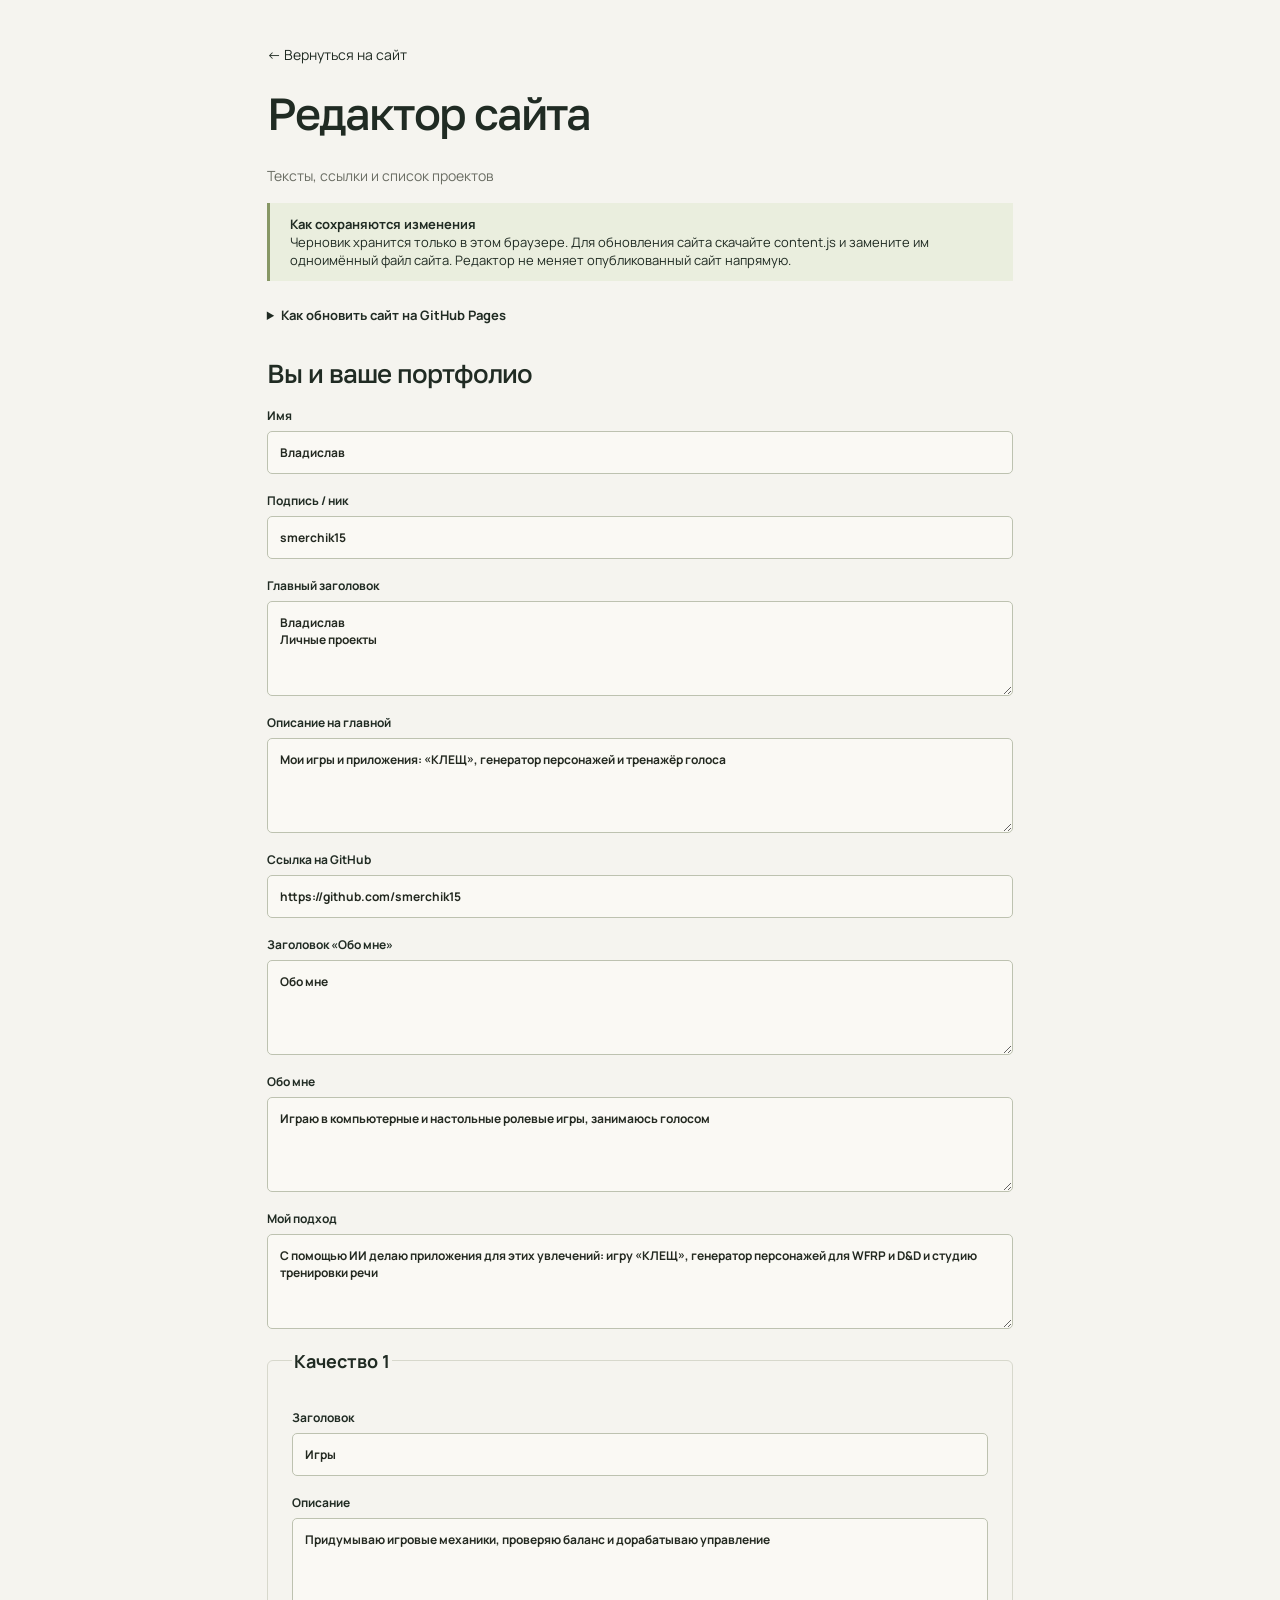
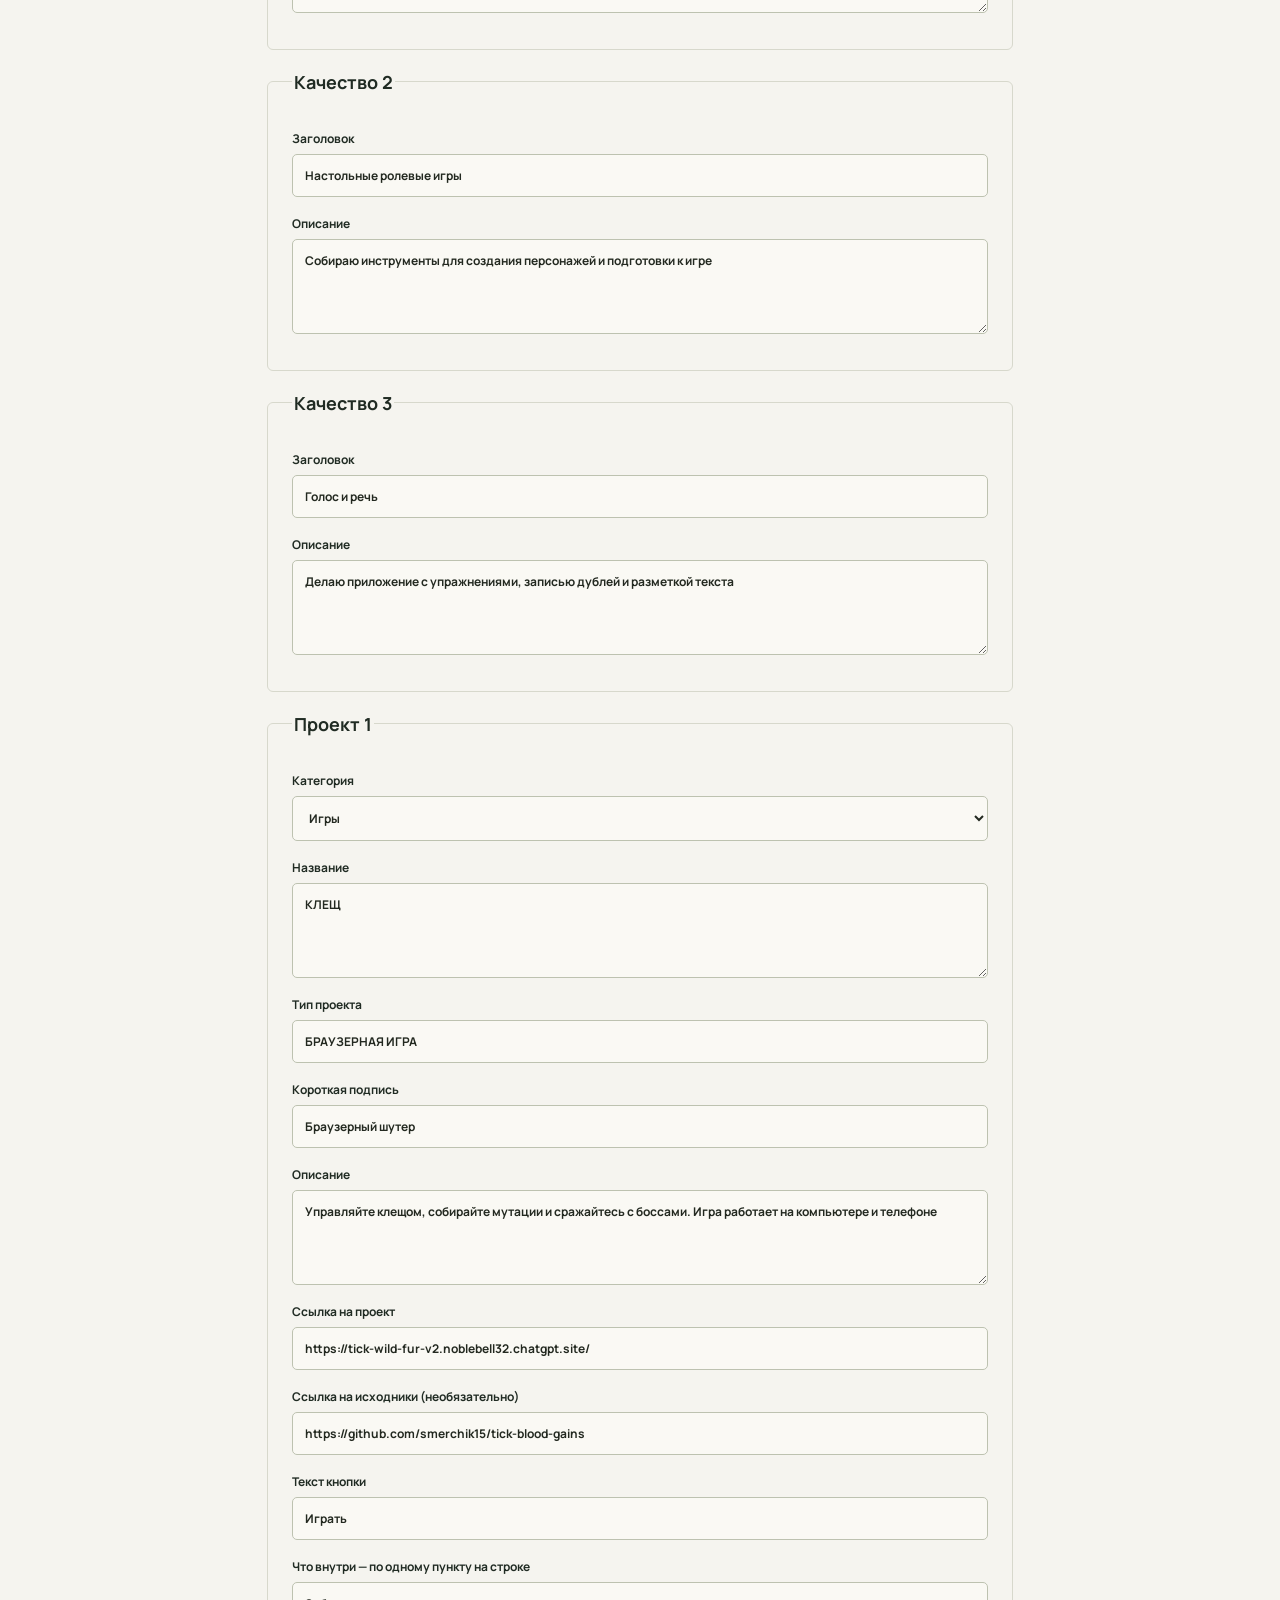
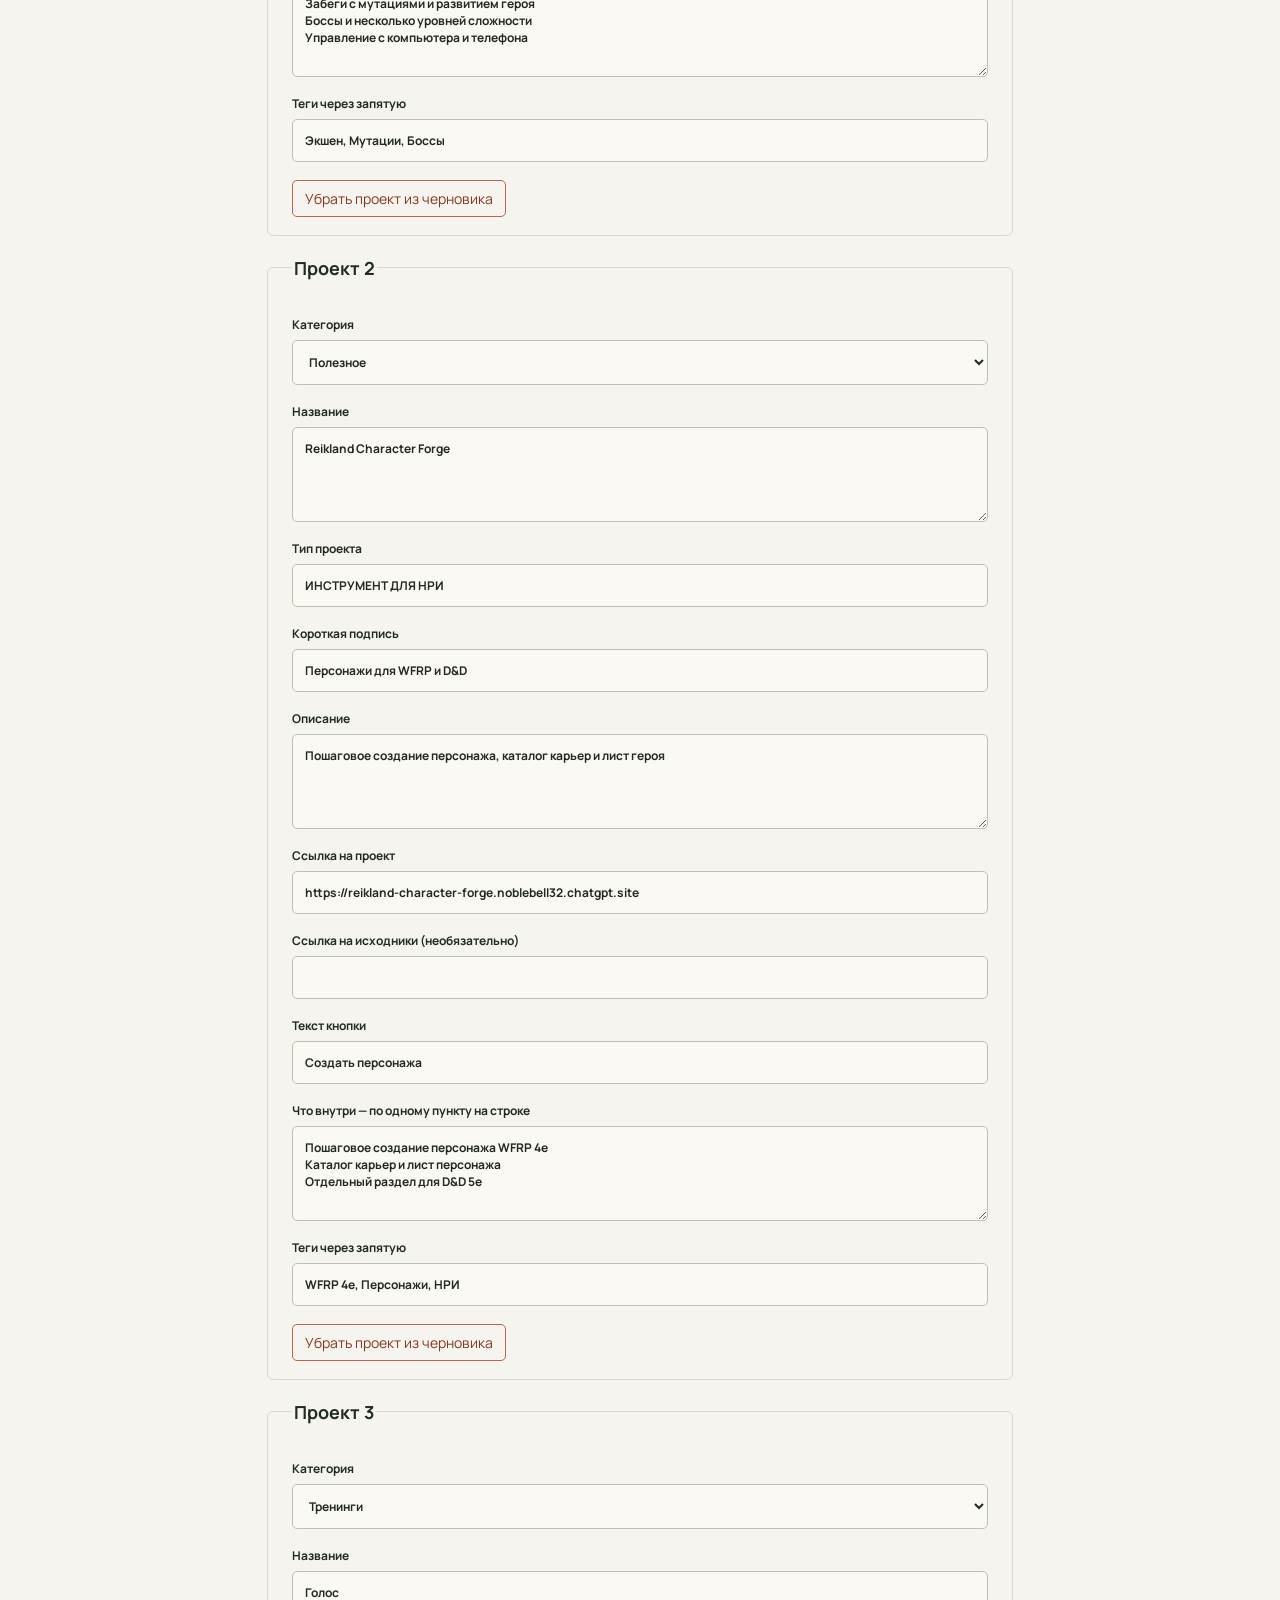
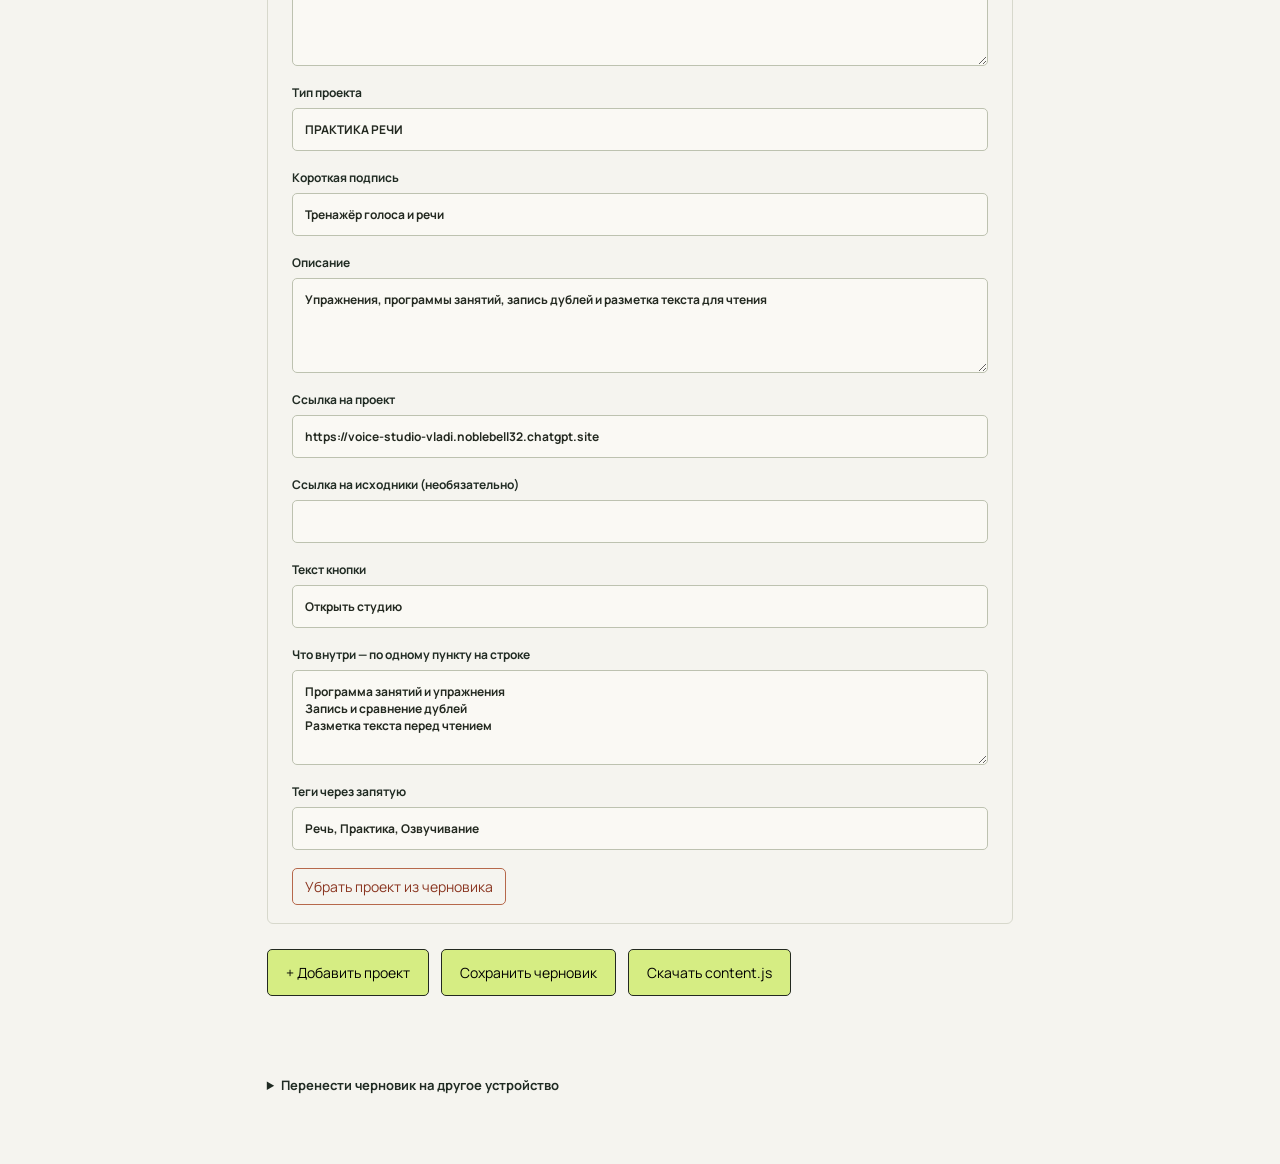
==== commit 1af18df4: "Show personal projects only; move professional work to unpublished draft" ====
--- a/editor.html
+++ b/editor.html
@@ -1 +1 @@
-<!doctype html><html lang="ru"><head><meta charset="utf-8"><meta name="viewport" content="width=device-width,initial-scale=1"><title>Редактор портфолио</title><link rel="stylesheet" href="style.css"><style>main{max-width:900px;margin:auto;padding:45px 6%}h1{font-size:45px;letter-spacing:-2px}h2{font-size:26px;margin:35px 0 18px;letter-spacing:-1px}p{line-height:1.8;color:#6a6d63;margin:15px 0}label{display:block;font-size:12px;font-weight:700;margin:18px 0}input,textarea,select{display:block;width:100%;border:1px solid #bdc2b0;background:#faf9f4;border-radius:5px;padding:12px;margin-top:7px;color:#232920}textarea{min-height:95px;resize:vertical}fieldset{border:1px solid #d7d8cc;padding:18px 24px;margin:20px 0;border-radius:6px}legend{font-size:18px;font-weight:700}.actions{display:flex;gap:12px;flex-wrap:wrap;margin:25px 0}.actions button{border:1px solid #232920;background:#d6ed83;padding:13px 18px;border-radius:5px}.notice{border-left:3px solid #879765;padding:12px 20px;background:#eaeede;font-size:13px}#status{min-height:30px;color:#365124}details{margin:25px 0;font-size:13px}summary{cursor:pointer;font-weight:bold}.remove{background:transparent;border:1px solid #b6684b;padding:8px 12px;color:#8a3520;border-radius:5px}nav{display:block}</style><script src="content.js"></script><script defer src="editor.js"></script></head><body><main><a href="index.html">← Вернуться на сайт</a><h1>Редактор сайта</h1><p>Тексты, ссылки и список проектов</p><div class="notice"><strong>Как сохраняются изменения</strong><br>Черновик хранится только в этом браузере. Для обновления сайта скачайте content.js и замените им одноимённый файл сайта. Редактор не меняет опубликованный сайт напрямую.</div><details><summary>Как обновить сайт на GitHub Pages</summary><p>Откройте репозиторий сайта на GitHub → Add file → Upload files. Перетащите скачанный content.js в корень сайта, заменив прежний файл, и нажмите Commit changes. Через несколько минут изменения появятся на сайте. Для сайта в Sites передайте скачанный файл в этот чат — я опубликую обновление.</p></details><form id="editor"></form><div class="actions"><button id="add" type="button">+ Добавить проект</button><button id="save" type="button">Сохранить черновик</button><button id="export" type="button">Скачать content.js</button></div><div id="status" role="status"></div><details><summary>Перенести черновик на другое устройство</summary><p>Скачайте резервную копию и откройте её в редакторе на другом устройстве.</p><div class="actions"><button id="backup" type="button">Скачать JSON</button></div><label>Загрузить резервную копию JSON<input type="file" id="import" accept=".json,application/json"></label></details></main></body></html>+<!doctype html><html lang="ru"><head><meta charset="utf-8"><meta name="viewport" content="width=device-width,initial-scale=1"><title>Редактор портфолио</title><link rel="stylesheet" href="style.css"><style>main{max-width:900px;margin:auto;padding:45px 6%}h1{font-size:45px;letter-spacing:-2px}h2{font-size:26px;margin:35px 0 18px;letter-spacing:-1px}p{line-height:1.8;color:#6a6d63;margin:15px 0}label{display:block;font-size:12px;font-weight:700;margin:18px 0}input,textarea,select{display:block;width:100%;border:1px solid #bdc2b0;background:#faf9f4;border-radius:5px;padding:12px;margin-top:7px;color:#232920}textarea{min-height:95px;resize:vertical}fieldset{border:1px solid #d7d8cc;padding:18px 24px;margin:20px 0;border-radius:6px}legend{font-size:18px;font-weight:700}.actions{display:flex;gap:12px;flex-wrap:wrap;margin:25px 0}.actions button{border:1px solid #232920;background:#d6ed83;padding:13px 18px;border-radius:5px}.notice{border-left:3px solid #879765;padding:12px 20px;background:#eaeede;font-size:13px}#status{min-height:30px;color:#365124}details{margin:25px 0;font-size:13px}summary{cursor:pointer;font-weight:bold}.remove{background:transparent;border:1px solid #b6684b;padding:8px 12px;color:#8a3520;border-radius:5px}nav{display:block}</style><script src="content.js?v=20261105-personal"></script><script defer src="editor.js?v=20261105-personal"></script></head><body><main><a href="index.html">← Вернуться на сайт</a><h1>Редактор сайта</h1><p>Тексты, ссылки и список проектов</p><div class="notice"><strong>Как сохраняются изменения</strong><br>Черновик хранится только в этом браузере. Для обновления сайта скачайте content.js и замените им одноимённый файл сайта. Редактор не меняет опубликованный сайт напрямую.</div><details><summary>Как обновить сайт на GitHub Pages</summary><p>Откройте репозиторий сайта на GitHub → Add file → Upload files. Перетащите скачанный content.js в корень сайта, заменив прежний файл, и нажмите Commit changes. Через несколько минут изменения появятся на сайте. Для сайта в Sites передайте скачанный файл в этот чат — я опубликую обновление.</p></details><form id="editor"></form><div class="actions"><button id="add" type="button">+ Добавить проект</button><button id="save" type="button">Сохранить черновик</button><button id="export" type="button">Скачать content.js</button></div><div id="status" role="status"></div><details><summary>Перенести черновик на другое устройство</summary><p>Скачайте резервную копию и откройте её в редакторе на другом устройстве.</p><div class="actions"><button id="backup" type="button">Скачать JSON</button></div><label>Загрузить резервную копию JSON<input type="file" id="import" accept=".json,application/json"></label></details></main></body></html>
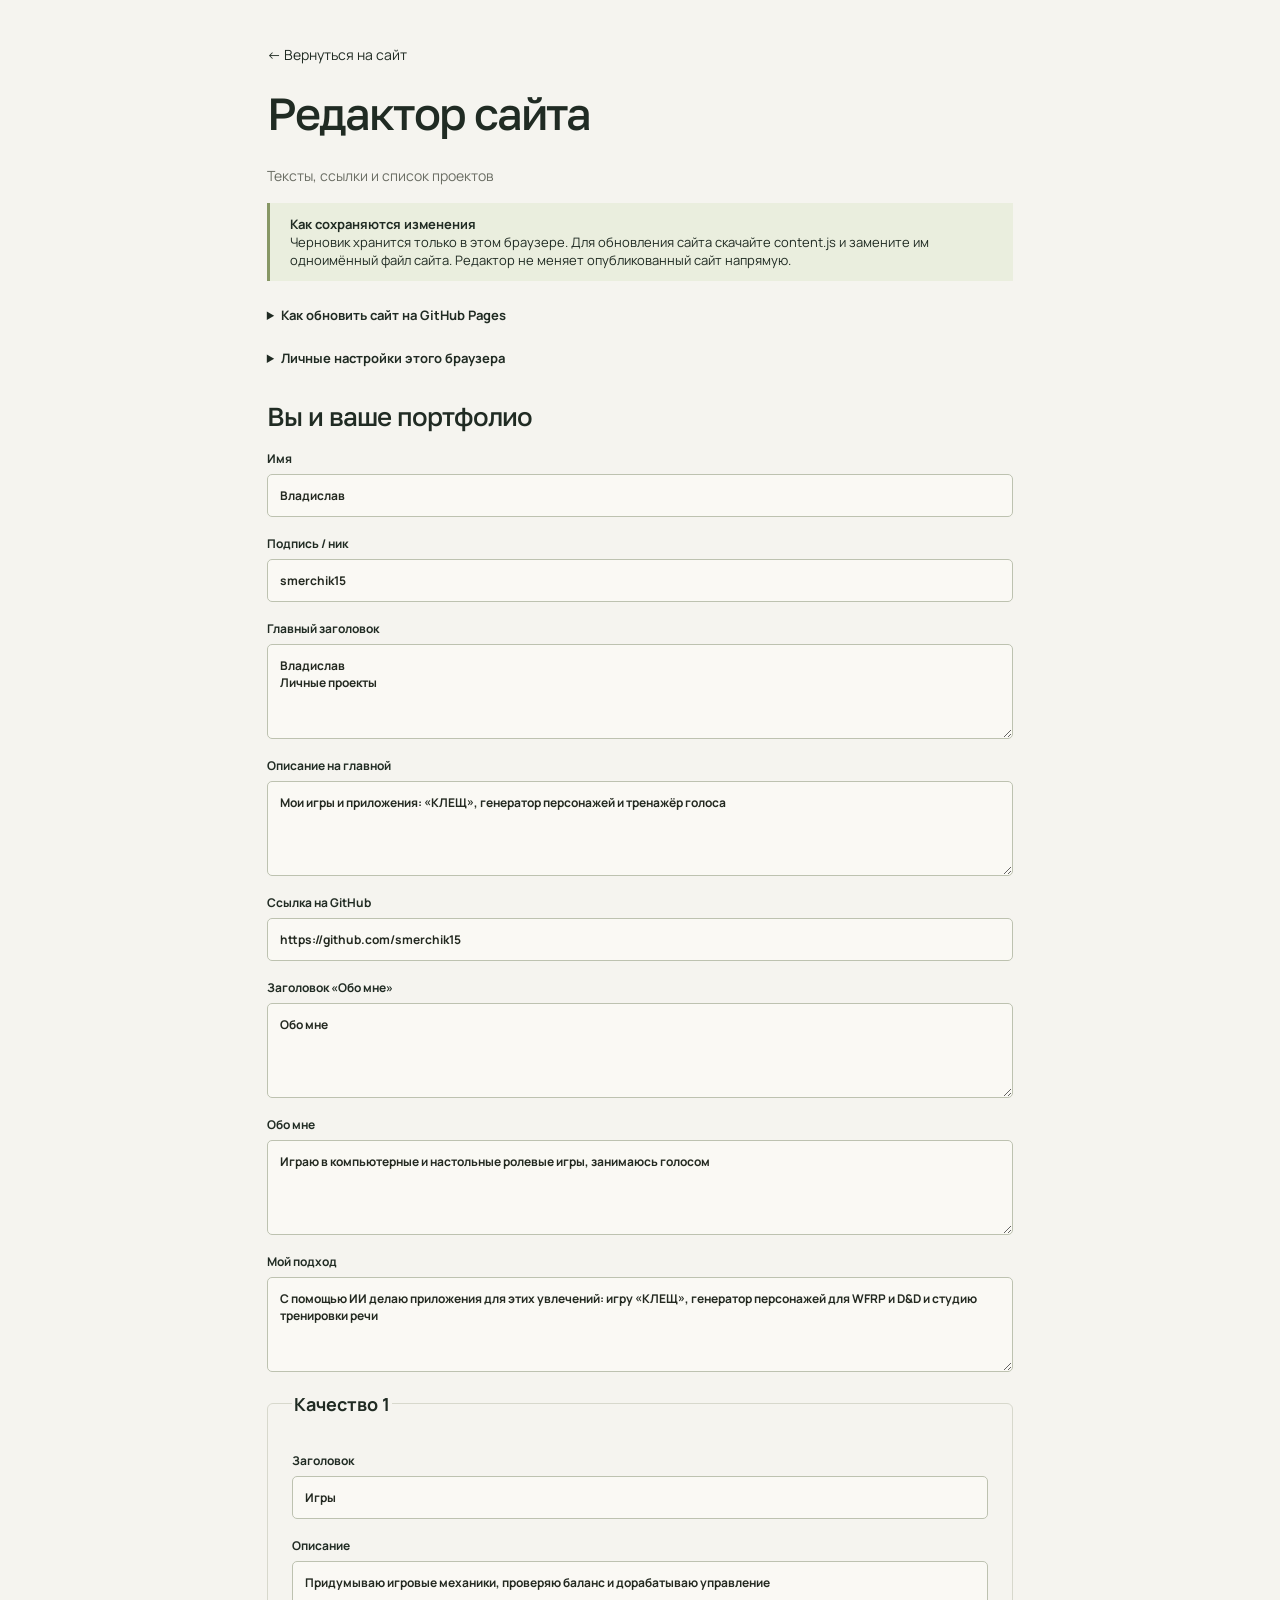
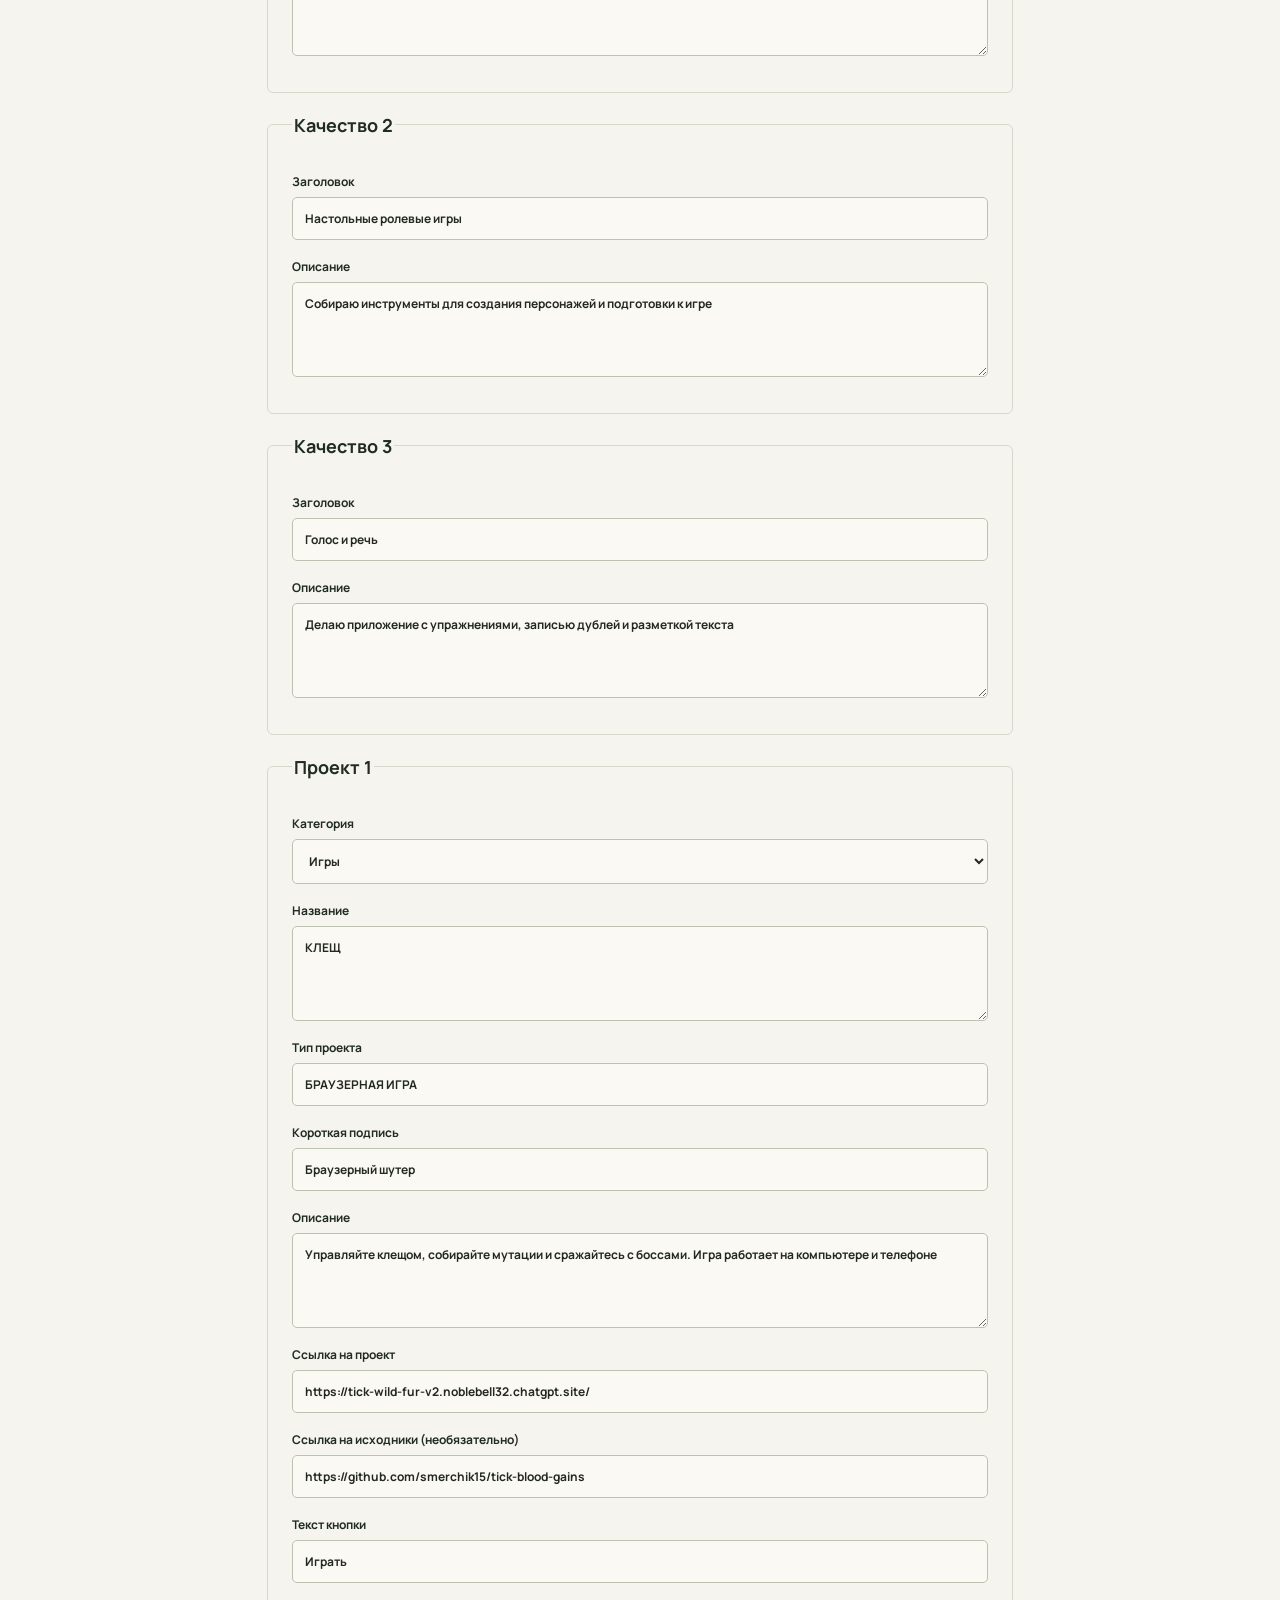
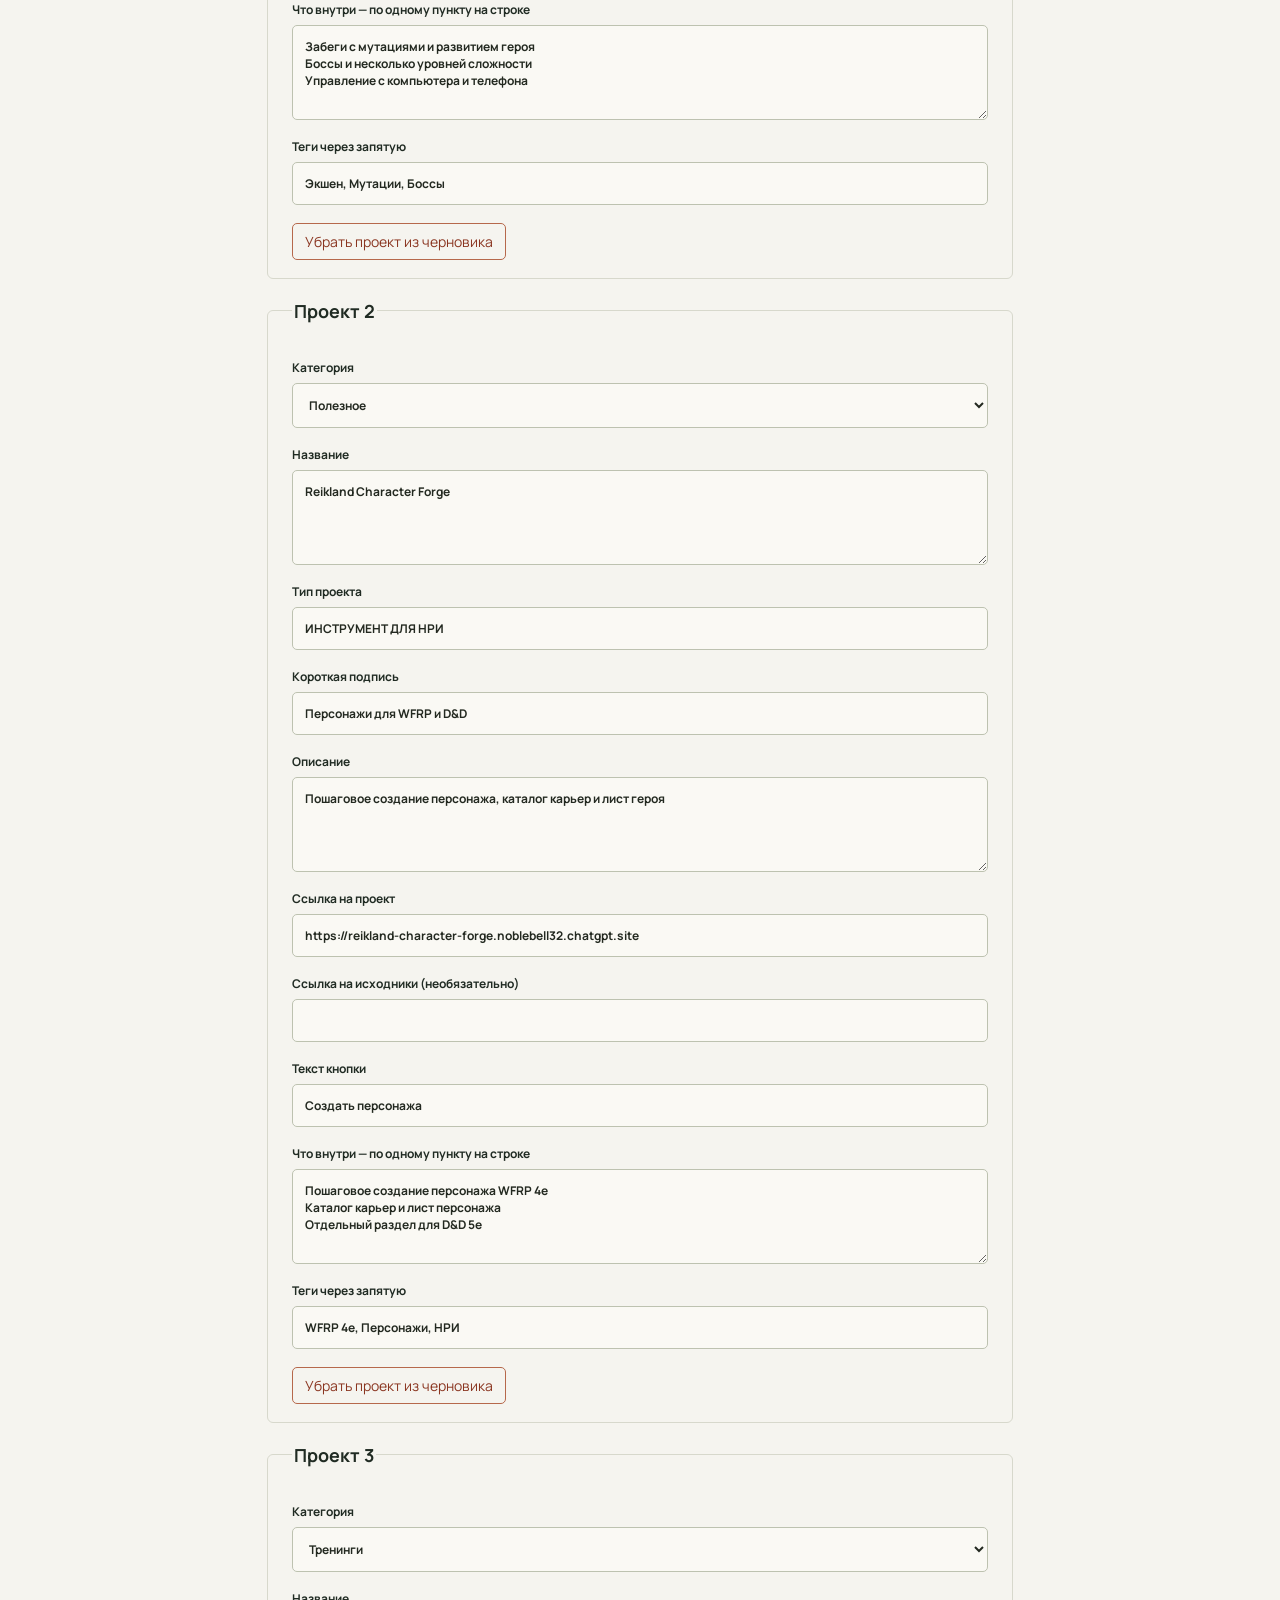
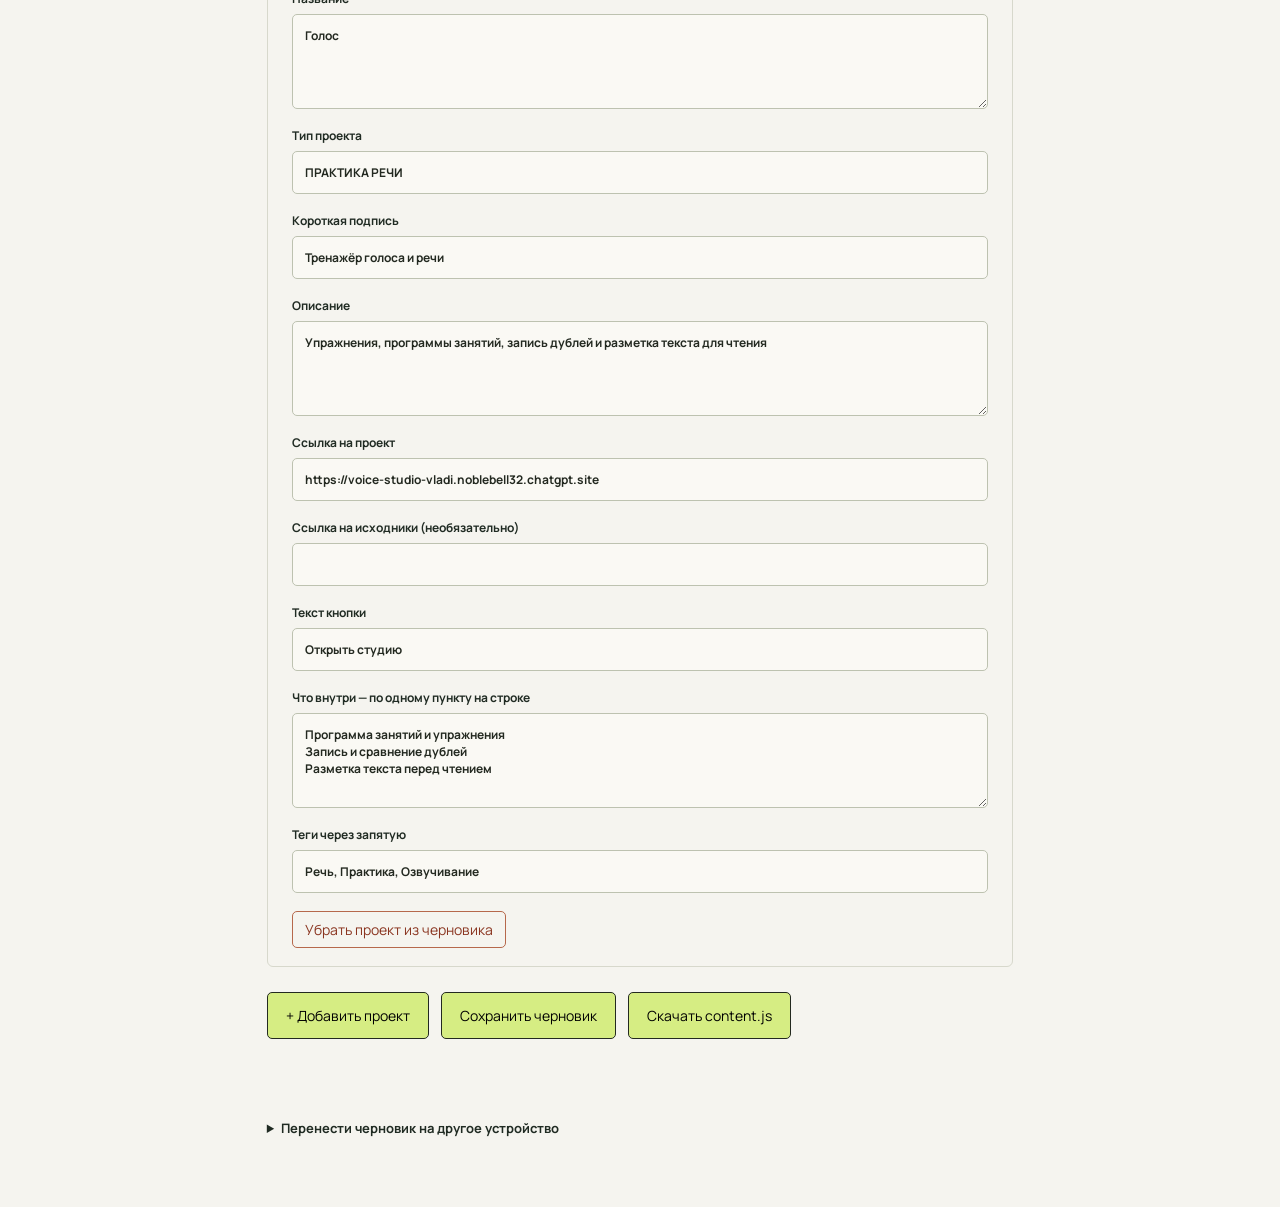
==== commit 28d7d52b: "Add browser-specific shortcut to authenticated private work draft" ====
--- a/editor.html
+++ b/editor.html
@@ -1 +1 @@
-<!doctype html><html lang="ru"><head><meta charset="utf-8"><meta name="viewport" content="width=device-width,initial-scale=1"><title>Редактор портфолио</title><link rel="stylesheet" href="style.css"><style>main{max-width:900px;margin:auto;padding:45px 6%}h1{font-size:45px;letter-spacing:-2px}h2{font-size:26px;margin:35px 0 18px;letter-spacing:-1px}p{line-height:1.8;color:#6a6d63;margin:15px 0}label{display:block;font-size:12px;font-weight:700;margin:18px 0}input,textarea,select{display:block;width:100%;border:1px solid #bdc2b0;background:#faf9f4;border-radius:5px;padding:12px;margin-top:7px;color:#232920}textarea{min-height:95px;resize:vertical}fieldset{border:1px solid #d7d8cc;padding:18px 24px;margin:20px 0;border-radius:6px}legend{font-size:18px;font-weight:700}.actions{display:flex;gap:12px;flex-wrap:wrap;margin:25px 0}.actions button{border:1px solid #232920;background:#d6ed83;padding:13px 18px;border-radius:5px}.notice{border-left:3px solid #879765;padding:12px 20px;background:#eaeede;font-size:13px}#status{min-height:30px;color:#365124}details{margin:25px 0;font-size:13px}summary{cursor:pointer;font-weight:bold}.remove{background:transparent;border:1px solid #b6684b;padding:8px 12px;color:#8a3520;border-radius:5px}nav{display:block}</style><script src="content.js?v=20261105-personal"></script><script defer src="editor.js?v=20261105-personal"></script></head><body><main><a href="index.html">← Вернуться на сайт</a><h1>Редактор сайта</h1><p>Тексты, ссылки и список проектов</p><div class="notice"><strong>Как сохраняются изменения</strong><br>Черновик хранится только в этом браузере. Для обновления сайта скачайте content.js и замените им одноимённый файл сайта. Редактор не меняет опубликованный сайт напрямую.</div><details><summary>Как обновить сайт на GitHub Pages</summary><p>Откройте репозиторий сайта на GitHub → Add file → Upload files. Перетащите скачанный content.js в корень сайта, заменив прежний файл, и нажмите Commit changes. Через несколько минут изменения появятся на сайте. Для сайта в Sites передайте скачанный файл в этот чат — я опубликую обновление.</p></details><form id="editor"></form><div class="actions"><button id="add" type="button">+ Добавить проект</button><button id="save" type="button">Сохранить черновик</button><button id="export" type="button">Скачать content.js</button></div><div id="status" role="status"></div><details><summary>Перенести черновик на другое устройство</summary><p>Скачайте резервную копию и откройте её в редакторе на другом устройстве.</p><div class="actions"><button id="backup" type="button">Скачать JSON</button></div><label>Загрузить резервную копию JSON<input type="file" id="import" accept=".json,application/json"></label></details></main></body></html>+<!doctype html><html lang="ru"><head><meta charset="utf-8"><meta name="viewport" content="width=device-width,initial-scale=1"><title>Редактор портфолио</title><link rel="stylesheet" href="style.css"><style>main{max-width:900px;margin:auto;padding:45px 6%}h1{font-size:45px;letter-spacing:-2px}h2{font-size:26px;margin:35px 0 18px;letter-spacing:-1px}p{line-height:1.8;color:#6a6d63;margin:15px 0}label{display:block;font-size:12px;font-weight:700;margin:18px 0}input,textarea,select{display:block;width:100%;border:1px solid #bdc2b0;background:#faf9f4;border-radius:5px;padding:12px;margin-top:7px;color:#232920}textarea{min-height:95px;resize:vertical}fieldset{border:1px solid #d7d8cc;padding:18px 24px;margin:20px 0;border-radius:6px}legend{font-size:18px;font-weight:700}.actions{display:flex;gap:12px;flex-wrap:wrap;margin:25px 0}.actions button{border:1px solid #232920;background:#d6ed83;padding:13px 18px;border-radius:5px}.notice{border-left:3px solid #879765;padding:12px 20px;background:#eaeede;font-size:13px}#status{min-height:30px;color:#365124}details{margin:25px 0;font-size:13px}summary{cursor:pointer;font-weight:bold}.remove{background:transparent;border:1px solid #b6684b;padding:8px 12px;color:#8a3520;border-radius:5px}nav{display:block}</style><script src="content.js?v=20261105-personal"></script><script defer src="editor.js?v=20261105-owner-menu"></script></head><body><main><a href="index.html">← Вернуться на сайт</a><h1>Редактор сайта</h1><p>Тексты, ссылки и список проектов</p><div class="notice"><strong>Как сохраняются изменения</strong><br>Черновик хранится только в этом браузере. Для обновления сайта скачайте content.js и замените им одноимённый файл сайта. Редактор не меняет опубликованный сайт напрямую.</div><details><summary>Как обновить сайт на GitHub Pages</summary><p>Откройте репозиторий сайта на GitHub → Add file → Upload files. Перетащите скачанный content.js в корень сайта, заменив прежний файл, и нажмите Commit changes. Через несколько минут изменения появятся на сайте. Для сайта в Sites передайте скачанный файл в этот чат — я опубликую обновление.</p></details><details id="personal-settings"><summary>Личные настройки этого браузера</summary><label><input id="show-work-menu" type="checkbox" style="display:inline;width:auto;margin:0 9px 0 0">Показывать ссылку «Черновик» на главной</label><p>Настройка действует только в этом браузере. Сам черновик доступен только вашему аккаунту ChatGPT</p><p id="personal-settings-status" role="status"></p></details><form id="editor"></form><div class="actions"><button id="add" type="button">+ Добавить проект</button><button id="save" type="button">Сохранить черновик</button><button id="export" type="button">Скачать content.js</button></div><div id="status" role="status"></div><details><summary>Перенести черновик на другое устройство</summary><p>Скачайте резервную копию и откройте её в редакторе на другом устройстве.</p><div class="actions"><button id="backup" type="button">Скачать JSON</button></div><label>Загрузить резервную копию JSON<input type="file" id="import" accept=".json,application/json"></label></details></main></body></html>
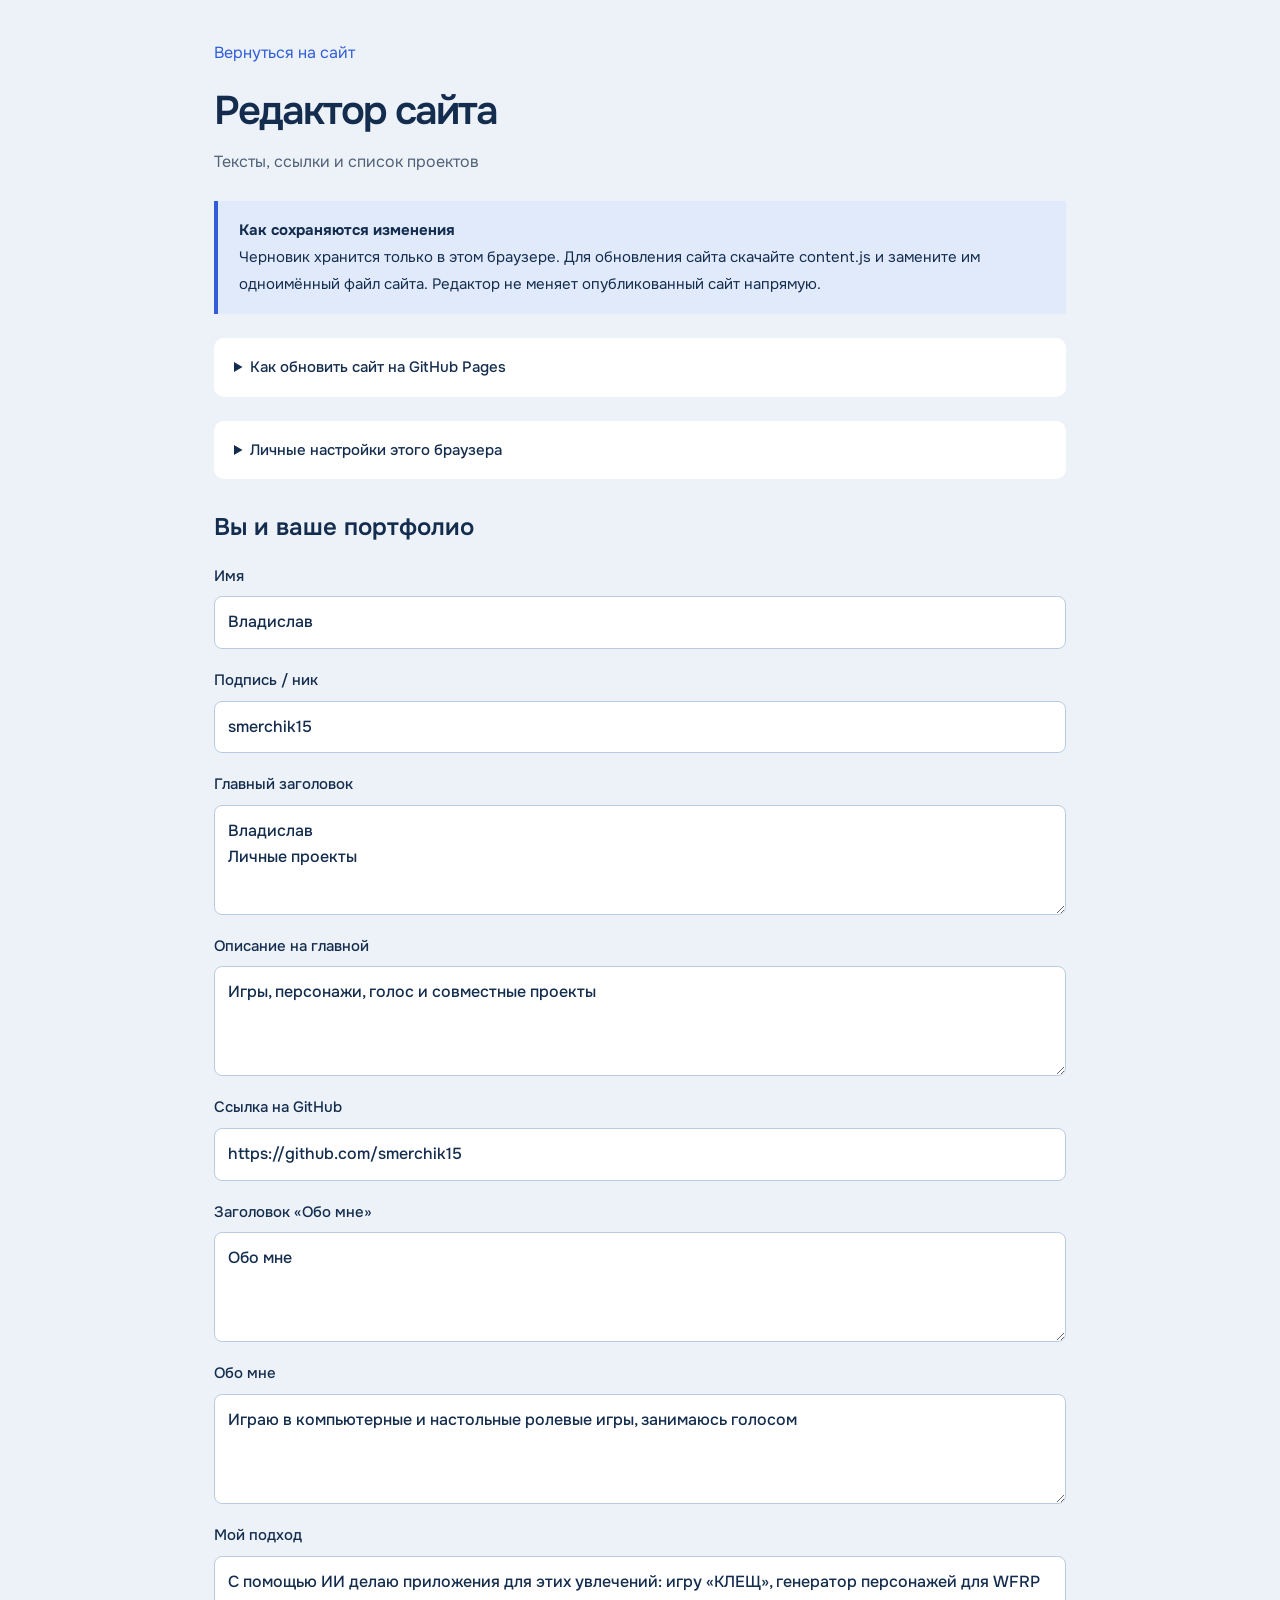
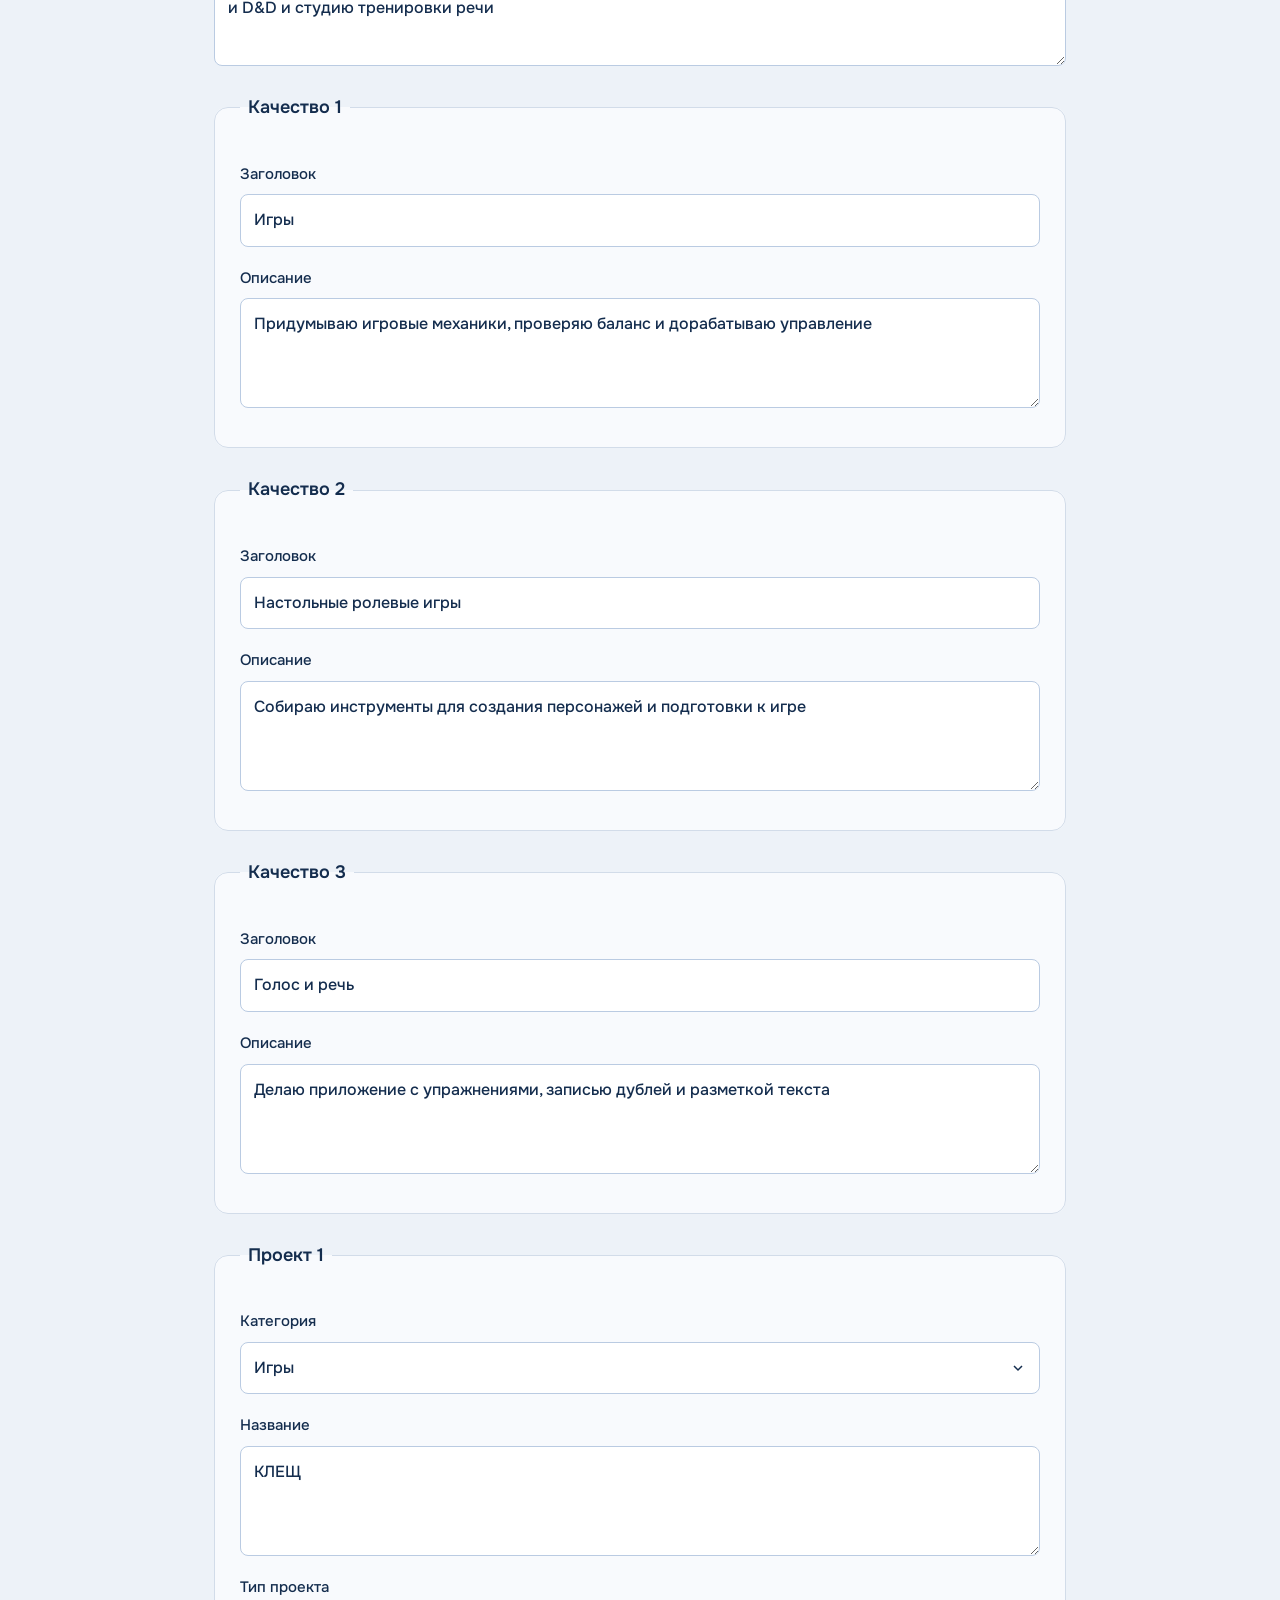
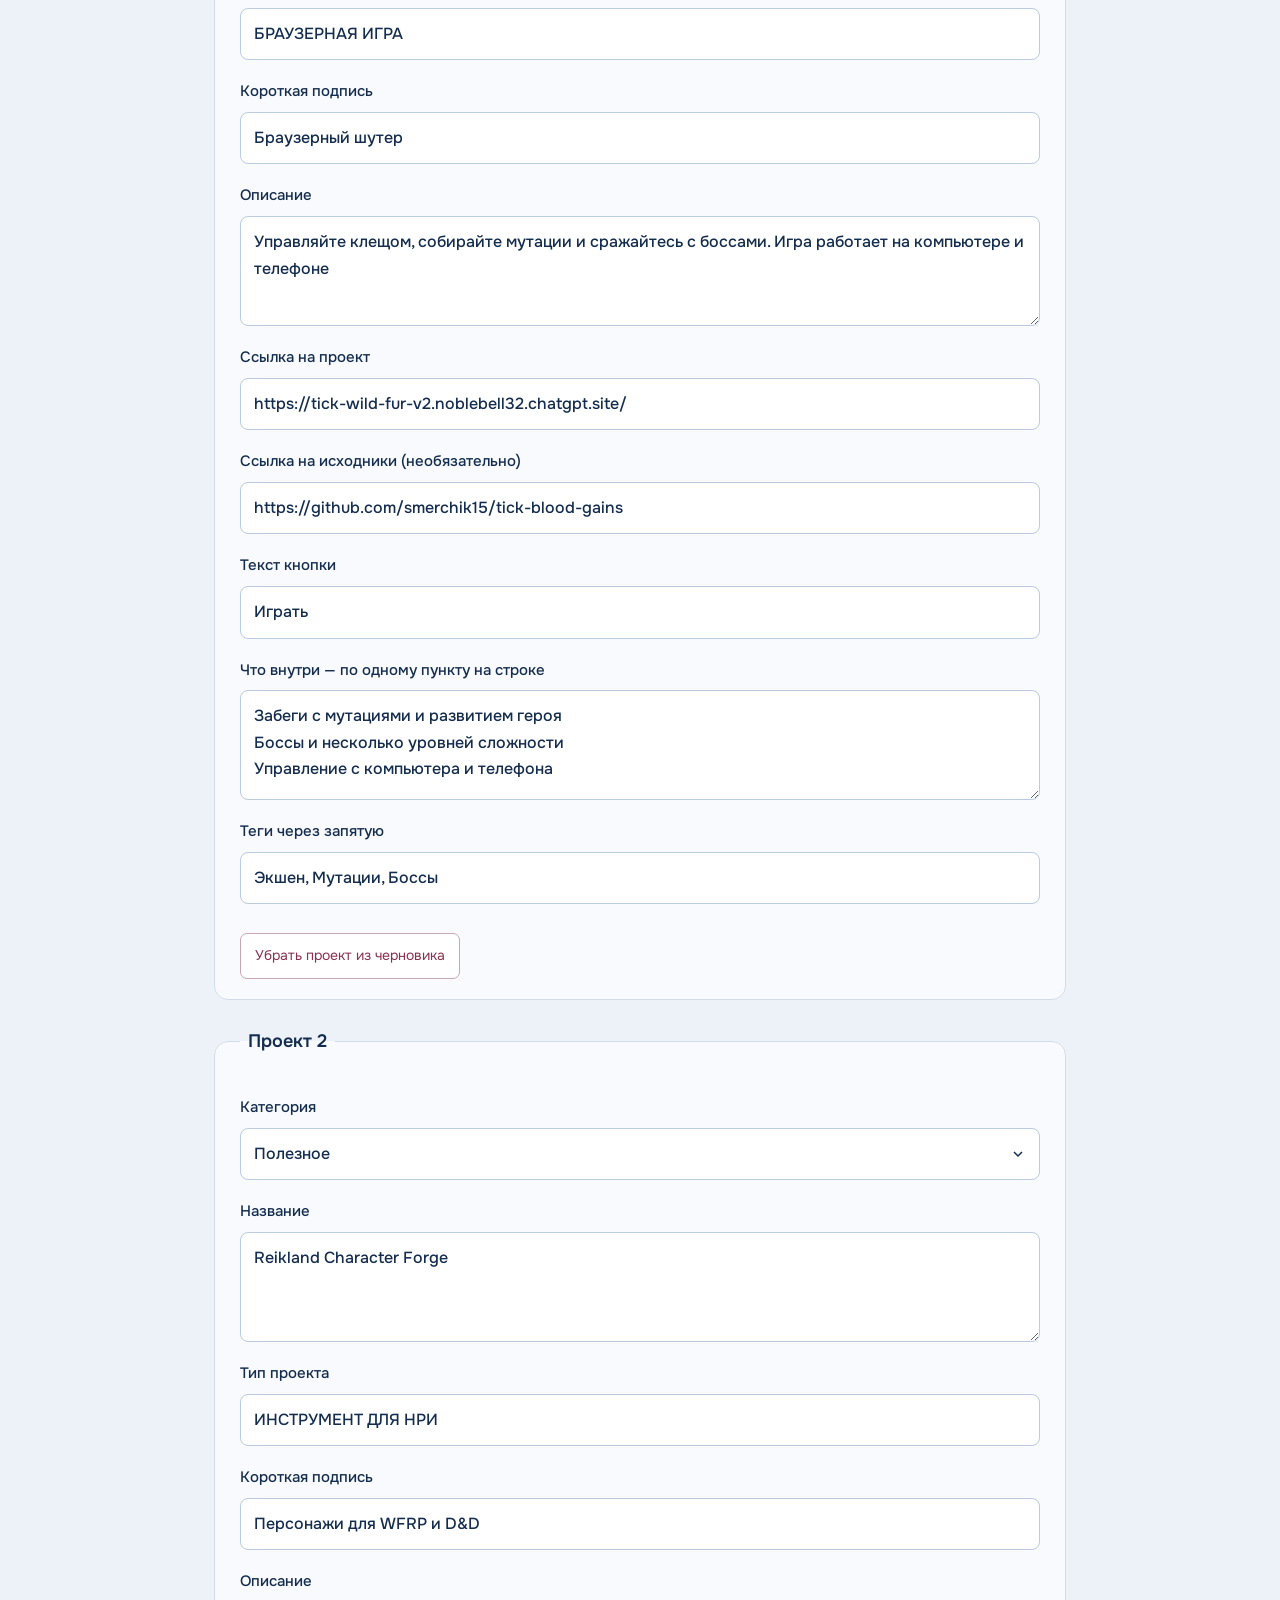
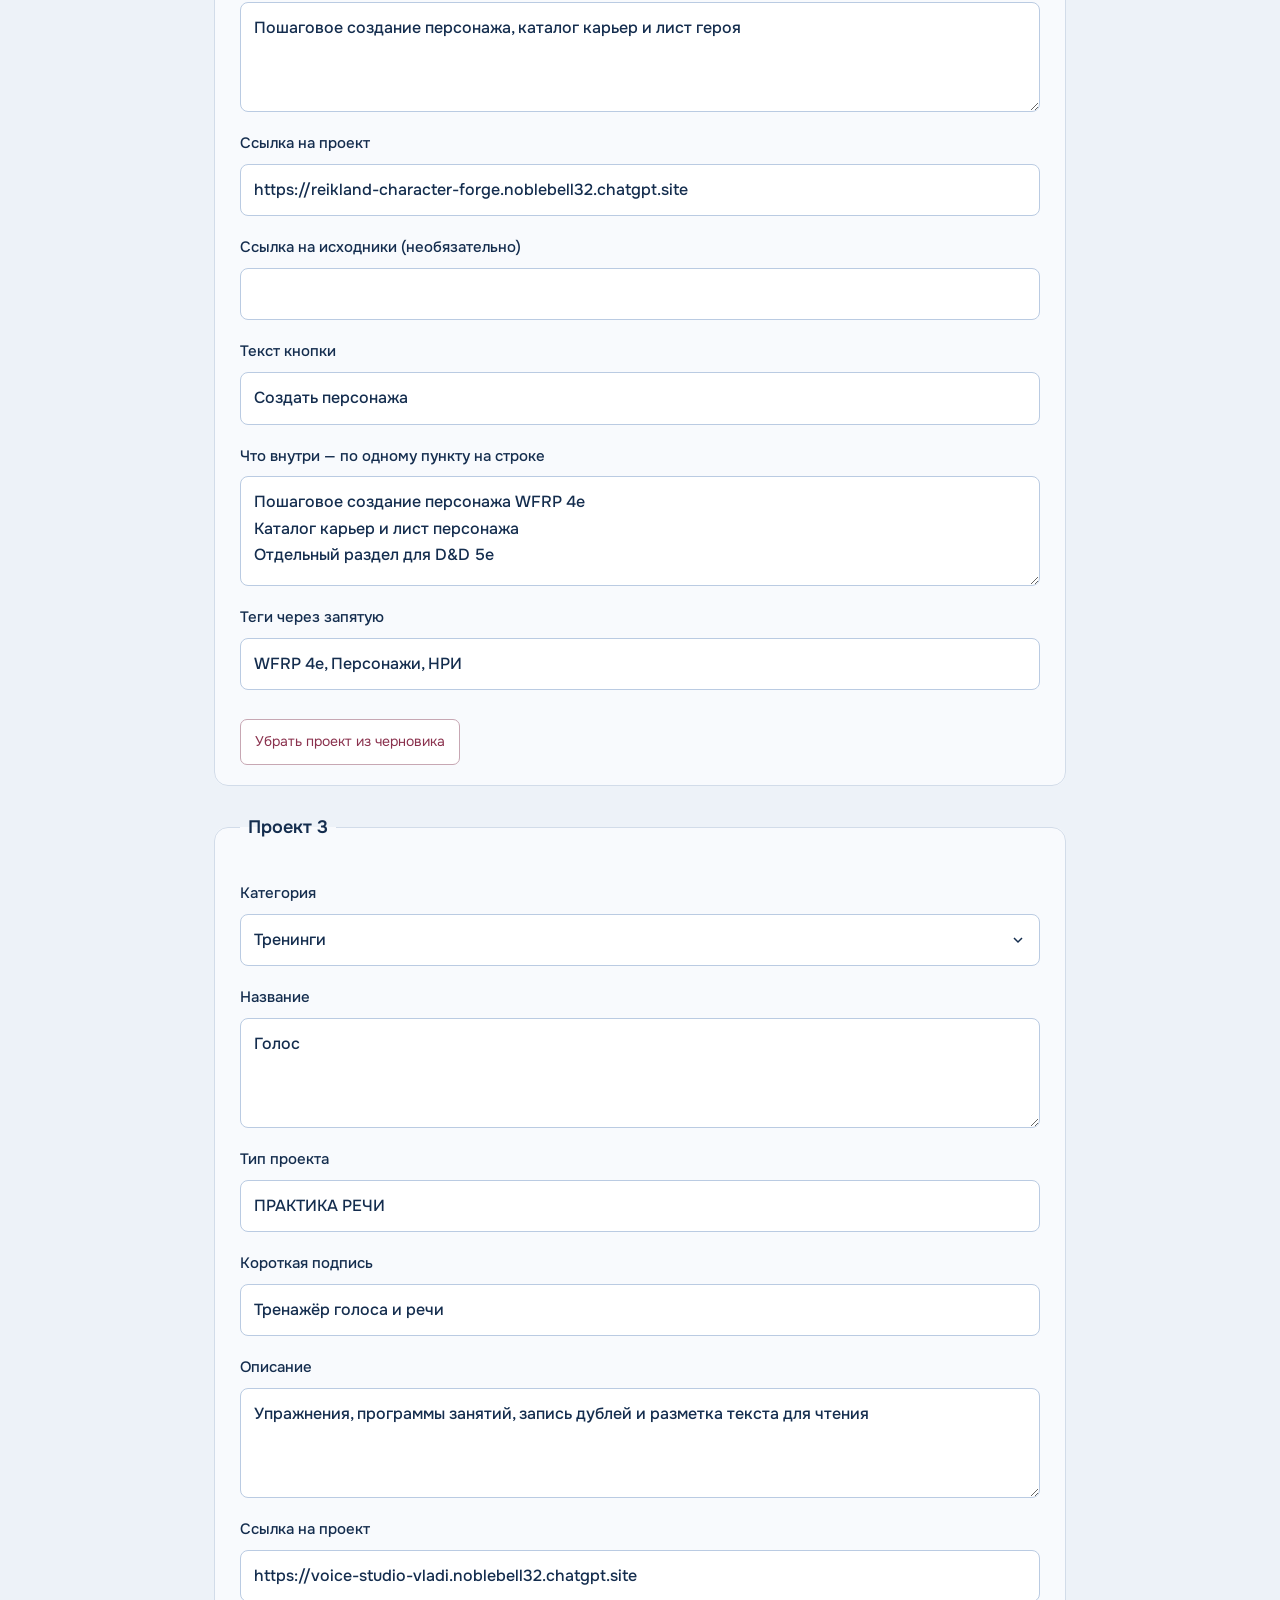
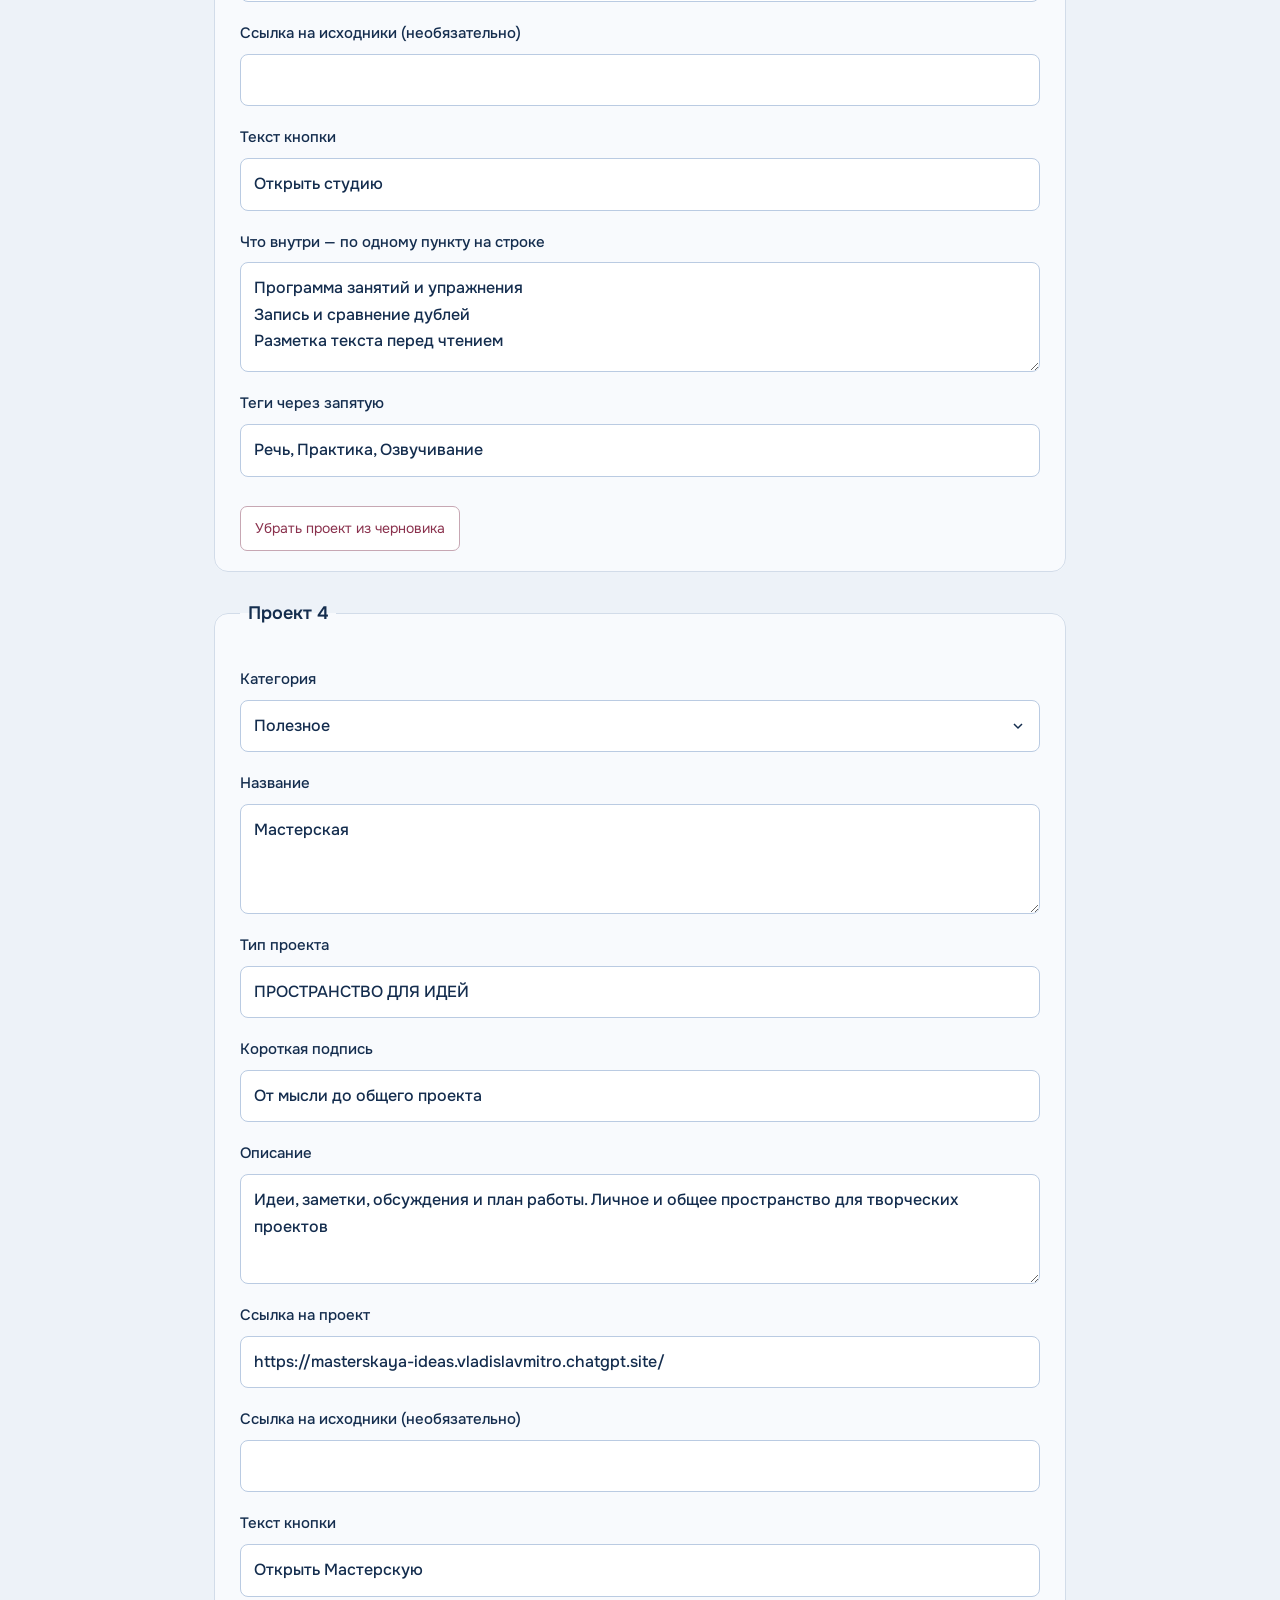
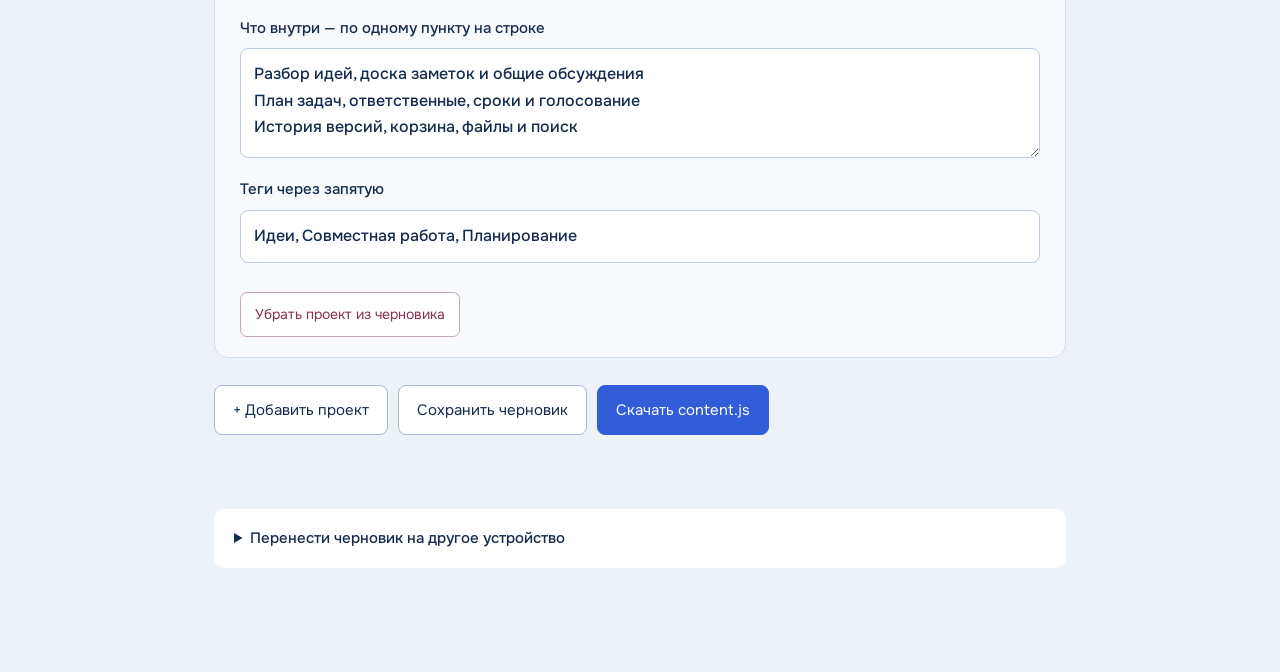
==== commit e88ce464: "Redesign portfolio as accessible project catalog with blue palette" ====
--- a/editor.html
+++ b/editor.html
@@ -1 +1 @@
-<!doctype html><html lang="ru"><head><meta charset="utf-8"><meta name="viewport" content="width=device-width,initial-scale=1"><title>Редактор портфолио</title><link rel="stylesheet" href="style.css"><style>main{max-width:900px;margin:auto;padding:45px 6%}h1{font-size:45px;letter-spacing:-2px}h2{font-size:26px;margin:35px 0 18px;letter-spacing:-1px}p{line-height:1.8;color:#6a6d63;margin:15px 0}label{display:block;font-size:12px;font-weight:700;margin:18px 0}input,textarea,select{display:block;width:100%;border:1px solid #bdc2b0;background:#faf9f4;border-radius:5px;padding:12px;margin-top:7px;color:#232920}textarea{min-height:95px;resize:vertical}fieldset{border:1px solid #d7d8cc;padding:18px 24px;margin:20px 0;border-radius:6px}legend{font-size:18px;font-weight:700}.actions{display:flex;gap:12px;flex-wrap:wrap;margin:25px 0}.actions button{border:1px solid #232920;background:#d6ed83;padding:13px 18px;border-radius:5px}.notice{border-left:3px solid #879765;padding:12px 20px;background:#eaeede;font-size:13px}#status{min-height:30px;color:#365124}details{margin:25px 0;font-size:13px}summary{cursor:pointer;font-weight:bold}.remove{background:transparent;border:1px solid #b6684b;padding:8px 12px;color:#8a3520;border-radius:5px}nav{display:block}</style><script src="content.js?v=20261105-personal"></script><script defer src="editor.js?v=20261105-owner-menu"></script></head><body><main><a href="index.html">← Вернуться на сайт</a><h1>Редактор сайта</h1><p>Тексты, ссылки и список проектов</p><div class="notice"><strong>Как сохраняются изменения</strong><br>Черновик хранится только в этом браузере. Для обновления сайта скачайте content.js и замените им одноимённый файл сайта. Редактор не меняет опубликованный сайт напрямую.</div><details><summary>Как обновить сайт на GitHub Pages</summary><p>Откройте репозиторий сайта на GitHub → Add file → Upload files. Перетащите скачанный content.js в корень сайта, заменив прежний файл, и нажмите Commit changes. Через несколько минут изменения появятся на сайте. Для сайта в Sites передайте скачанный файл в этот чат — я опубликую обновление.</p></details><details id="personal-settings"><summary>Личные настройки этого браузера</summary><label><input id="show-work-menu" type="checkbox" style="display:inline;width:auto;margin:0 9px 0 0">Показывать ссылку «Черновик» на главной</label><p>Настройка действует только в этом браузере. Сам черновик доступен только вашему аккаунту ChatGPT</p><p id="personal-settings-status" role="status"></p></details><form id="editor"></form><div class="actions"><button id="add" type="button">+ Добавить проект</button><button id="save" type="button">Сохранить черновик</button><button id="export" type="button">Скачать content.js</button></div><div id="status" role="status"></div><details><summary>Перенести черновик на другое устройство</summary><p>Скачайте резервную копию и откройте её в редакторе на другом устройстве.</p><div class="actions"><button id="backup" type="button">Скачать JSON</button></div><label>Загрузить резервную копию JSON<input type="file" id="import" accept=".json,application/json"></label></details></main></body></html>+<!doctype html><html lang="ru"><head><meta charset="utf-8"><meta name="viewport" content="width=device-width,initial-scale=1"><title>Редактор портфолио</title><link rel="stylesheet" href="style.css?v=20261123"><link rel="stylesheet" href="editor.css?v=20261123"><script src="content.js?v=20261123"></script><script defer src="editor.js?v=20261123"></script></head><body><main class="editor-main"><a href="index.html">Вернуться на сайт</a><h1>Редактор сайта</h1><p>Тексты, ссылки и список проектов</p><div class="notice"><strong>Как сохраняются изменения</strong><br>Черновик хранится только в этом браузере. Для обновления сайта скачайте content.js и замените им одноимённый файл сайта. Редактор не меняет опубликованный сайт напрямую.</div><details><summary>Как обновить сайт на GitHub Pages</summary><p>Откройте репозиторий сайта на GitHub → Add file → Upload files. Перетащите скачанный content.js в корень сайта, заменив прежний файл, и нажмите Commit changes. Через несколько минут изменения появятся на сайте. Для сайта в Sites передайте скачанный файл в этот чат — я опубликую обновление.</p></details><details id="personal-settings"><summary>Личные настройки этого браузера</summary><label><input id="show-work-menu" type="checkbox" style="display:inline;width:auto;margin:0 9px 0 0">Показывать ссылку «Черновик» на главной</label><p>Настройка действует только в этом браузере. Сам черновик доступен только вашему аккаунту ChatGPT</p><p id="personal-settings-status" role="status"></p></details><form id="editor"></form><div class="actions"><button id="add" type="button">+ Добавить проект</button><button id="save" type="button">Сохранить черновик</button><button id="export" type="button">Скачать content.js</button></div><div id="status" role="status"></div><details><summary>Перенести черновик на другое устройство</summary><p>Скачайте резервную копию и откройте её в редакторе на другом устройстве.</p><div class="actions"><button id="backup" type="button">Скачать JSON</button></div><label>Загрузить резервную копию JSON<input type="file" id="import" accept=".json,application/json"></label></details></main></body></html>
--- a/style.css
+++ b/style.css
@@ -1,8 +1,11 @@
-@import url('https://fonts.googleapis.com/css2?family=Golos+Text:wght@400;500;600;700;800;900&family=Manrope:wght@400;500;600;700;800&display=swap');
-:root{--paper:#f5f4ef;--ink:#202b23;--muted:#70766d;--green:#234c3a;--lime:#d2ec9f;--line:#d9ddd2;--orange:#dca184;--radius:12px}*{box-sizing:border-box}html{scroll-behavior:smooth;scroll-padding-top:90px}body{margin:0;background:var(--paper);color:var(--ink);font:14px 'Manrope',Arial,sans-serif;-webkit-font-smoothing:antialiased}a{color:inherit;text-decoration:none}button,input,textarea,select{font:inherit}button{cursor:pointer}button,a{-webkit-tap-highlight-color:transparent}a:focus-visible,button:focus-visible,summary:focus-visible,input:focus-visible,textarea:focus-visible{outline:3px solid #c87448;outline-offset:5px}h1,h2,h3,p{margin:0}h1,h2,h3{font-family:'Golos Text',Arial,sans-serif}header{max-width:1440px;margin:auto;padding:0 5%;height:88px;display:flex;align-items:center;gap:45px;border-bottom:1px solid var(--line)}.brand{display:flex;align-items:center;gap:11px;font-size:15px;font-weight:800;white-space:nowrap}.brand-mark{display:grid;place-items:center;width:40px;height:40px;border-radius:50%;background:var(--ink);color:var(--paper);font:800 30px 'Golos Text',sans-serif;padding-bottom:5px}nav{display:flex;gap:30px;margin-left:auto}nav a,.header-github{font-size:12px;font-weight:700}nav a{position:relative;padding:12px 0}nav a:after{content:'';position:absolute;bottom:3px;left:0;width:0;height:2px;background:var(--green);transition:width .2s}nav a:hover:after,nav a[aria-current]:after{width:100%}.header-github{display:flex;gap:18px;border:1px solid var(--line);padding:11px 15px;border-radius:5px}.header-github:hover{border-color:var(--ink)}main{outline:0}.hero{max-width:1440px;margin:auto;padding:65px 5% 75px;display:grid;grid-template-columns:1.13fr 1fr;gap:55px;align-items:center}.hero-copy{min-width:0}.eyebrow{font-size:9px;font-weight:700;letter-spacing:1.6px;line-height:1.7;display:flex;gap:8px;align-items:center}.dot{height:6px;width:6px;border-radius:50%;background:#6e8c4b;box-shadow:0 0 0 4px #6e8c4b12}h1{font-size:clamp(52px,5.5vw,79px);line-height:1.08;font-weight:500;letter-spacing:-4px;white-space:pre-line;margin:25px 0}#tagline{max-width:660px}.hero-intro{font-size:14px;line-height:1.9;max-width:385px;color:var(--muted);margin:25px 0 30px}.hero-actions{display:flex;align-items:center;gap:25px;flex-wrap:wrap}.button{display:inline-flex;justify-content:space-between;align-items:center;gap:35px;border-radius:6px;padding:16px 20px;min-height:51px;font-size:12px;font-weight:700;transition:transform .2s,box-shadow .2s}.dark{background:var(--ink);color:var(--paper)}.light{background:var(--lime);color:var(--ink)}.button:hover{transform:translateY(-2px);box-shadow:0 4px 14px #0001}.text-link{display:inline-flex;align-items:center;font-size:11px;font-weight:700;line-height:1.7}.text-link:hover{text-decoration:underline;text-underline-offset:5px}.hero-index{display:flex;align-items:center;gap:22px;border-top:1px solid var(--line);padding-top:22px;margin-top:42px;font-size:10px;color:var(--muted)}.hero-index>span{font-size:8px;letter-spacing:.6px}.hero-index b{font-weight:800;font-size:12px;color:var(--ink);margin-right:3px}.hero-index a:hover{color:var(--green)}.hero-board{min-width:0;transform:rotate(1deg)}.hero-tick{display:block;background:var(--green);color:#e2e8cf;padding:22px 24px 25px;border-radius:var(--radius);overflow:hidden;transition:transform .3s}.hero-tick:hover{transform:rotate(-1deg)}.board-top{display:flex;align-items:center;justify-content:space-between;font-size:7px;letter-spacing:1.5px;gap:15px}.live-label{font-size:8px;letter-spacing:0;display:flex;align-items:center;gap:6px;white-space:nowrap}.live-label i{height:5px;width:5px;border-radius:50%;background:var(--lime)}.tick-stage{height:245px;position:relative;display:grid;place-items:center;isolation:isolate}.tick-stage img{width:96%;height:100%;z-index:1;object-fit:contain;filter:drop-shadow(9px 18px 12px #0003);transition:transform .4s}.hero-tick:hover .tick-stage img{transform:rotate(3deg) scale(1.03)}.orbit{position:absolute;inset:20px 30px;border:1px solid #c4d2a52b;border-radius:50%;transform:rotate(-20deg);z-index:-1}.orbit-two{inset:45px 10px;transform:rotate(20deg)}.stage-note{position:absolute;right:-3px;bottom:0;font-size:8px;line-height:1.6;color:#ccd7b4;transform:rotate(-6deg);z-index:2}.board-bottom{display:flex;align-items:end;justify-content:space-between;margin-top:5px;border-top:1px solid #cadca32a;padding-top:18px}.board-bottom small{font-size:7px;letter-spacing:1.5px;color:#bfd0a5}.board-bottom strong{display:flex;align-items:end;gap:15px;font-family:'Golos Text',sans-serif;font-size:42px;letter-spacing:-1.7px;font-weight:500;margin-top:5px;line-height:1}.board-bottom strong span{font-size:11px;letter-spacing:0;line-height:1.8;font-family:'Manrope',sans-serif}.round-arrow{width:35px;height:35px;border-radius:50%;background:var(--lime);color:var(--green);display:grid;place-items:center;font-size:19px}.board-links{display:grid;grid-template-columns:1fr 1fr;gap:10px;margin-top:10px}.board-links>a{display:flex;align-items:center;gap:10px;border:1px solid var(--line);border-radius:8px;padding:16px 13px;background:#eeeee6;min-width:0;transition:background .2s}.board-links>a:last-child{background:#efe0d5}.board-links>a:hover{background:#e1e7d4}.mini-symbol{font-family:Georgia,serif;font-size:33px;line-height:1;color:#56714d}.sound-symbol{color:#9c6044}.board-links>a>span:nth-child(2){font-size:11px;line-height:1.6;font-weight:700}.board-links small{display:block;font-size:6px;font-weight:500;letter-spacing:.7px;color:var(--muted)}.board-links b{margin-left:auto;font-size:13px;font-weight:500}.section{max-width:1440px;margin:auto;padding:75px 5%}.section-head{display:flex;justify-content:space-between;align-items:end;gap:30px}h2{font-weight:500;font-size:clamp(34px,3.6vw,51px);letter-spacing:-2px;line-height:1.16;margin-top:15px}em{font-style:normal;color:#758d59}.section-note{color:var(--muted);font-size:11px;line-height:1.8;margin-bottom:4px}.projects{border-top:1px solid var(--line)}.filter-bar{display:flex;justify-content:space-between;align-items:center;gap:15px;margin:32px 0}.filters{display:flex;gap:7px;flex-wrap:wrap}.filters button{background:transparent;border:1px solid var(--line);border-radius:30px;font-size:11px;padding:10px 19px;color:var(--ink);transition:background .2s,color .2s}.filters button[aria-pressed=true]{background:var(--ink);color:var(--paper);border-color:var(--ink)}.filters button:hover{border-color:var(--ink)}sup{font-size:7px;margin-left:8px}#filter-status{font-size:9px;white-space:nowrap;color:var(--muted)}#project-list{display:grid;grid-template-columns:repeat(2,minmax(0,1fr));gap:28px}.project{display:flex;flex-direction:column;overflow:hidden;border:1px solid var(--line);border-radius:var(--radius);background:#fafaf6;min-width:0;transition:box-shadow .25s,border-color .25s}.project:hover{border-color:#9fac91;box-shadow:0 8px 30px #1d321509}.project.featured{grid-column:1/-1;display:grid;grid-template-columns:1.1fr 1fr}.project-visual{position:relative;height:300px;display:flex;align-items:end;justify-content:center;overflow:hidden;isolation:isolate;border-bottom:1px solid var(--line)}.cover-number{position:absolute;top:20px;left:22px;font-size:8px;letter-spacing:1px;z-index:3}.cover-tick{background:#d8e8b6;align-items:center;height:100%;min-height:370px;border:0;border-right:1px solid var(--line)}.cover-tick:before,.cover-tick:after{content:'';position:absolute;width:310px;height:310px;border:1px solid #55703b25;border-radius:50%;z-index:-1}.cover-tick:after{width:390px;height:390px;border-style:dashed}.cover-tick .tick-original{width:85%;height:330px;object-fit:contain;filter:drop-shadow(9px 14px 12px #3e542e20);transition:transform .4s}.cover-tick:hover .tick-original{transform:rotate(-5deg)}.cover-label{position:absolute;bottom:20px;left:22px;letter-spacing:3px;font-size:9px;color:#566345}.cover-forge{background:#dedbc8}.cover-voice{background:#d8e1d3}.browser-frame{position:relative;width:84%;border:1px solid #0002;border-radius:7px 7px 0 0;box-shadow:0 12px 30px #0002;margin-bottom:-33px;transform:rotate(-3deg);transition:transform .4s;background:#fff}.cover-voice .browser-frame{transform:rotate(3deg)}.project-visual:hover .browser-frame{transform:translateY(-6px) rotate(0)}.browser-bar{display:flex;justify-content:space-between;align-items:center;background:#f0f1eb;border-bottom:1px solid #d7dacf;padding:9px 10px;font-size:7px;color:#76816c}.browser-bar>span:first-child{letter-spacing:2px;font-size:6px}.browser-frame img{display:block;width:100%;height:250px;object-fit:cover;object-position:top}.cover-generic{background:#e1e5d8;align-items:center}.generic-name{font:500 35px 'Golos Text';padding:30px;overflow-wrap:anywhere}.project-body{padding:28px 30px 25px;display:flex;flex-direction:column;flex:1}.project-body>.eyebrow{font-size:8px;color:var(--muted)}.project h3{font-size:31px;font-weight:500;letter-spacing:-1.2px;line-height:1.15;margin-top:12px;white-space:pre-line}.featured h3{font-size:49px;letter-spacing:-2px}.project-subtitle{font-size:12px;font-weight:700;line-height:1.7;margin:12px 0 8px}.project-description{font-size:12px;line-height:1.85;color:var(--muted)}.tags{display:flex;gap:6px;flex-wrap:wrap;margin:18px 0}.tags span{border:1px solid var(--line);padding:5px 8px;border-radius:4px;font-size:8px;line-height:1.5}.project-details{font-size:11px;border-top:1px solid var(--line);padding:13px 0 17px;margin-top:auto;line-height:1.8}.project-details summary{cursor:pointer;list-style:none;display:flex;align-items:center;justify-content:space-between;font-weight:700}.project-details summary::-webkit-details-marker{display:none}.project-details summary:after{content:'+';font-size:17px;font-weight:400}.project-details[open] summary:after{content:'−'}.project-details ul{margin:12px 0 0;padding-left:17px;color:var(--muted)}.project-details li{padding:3px 0}.project-links{display:flex;justify-content:space-between;align-items:center;gap:15px;padding-top:5px;font-size:11px}.project-cta{padding:11px 15px;border:1px solid var(--ink);border-radius:5px;font-weight:700;transition:background .2s,color .2s}.project-cta:hover{background:var(--ink);color:var(--paper)}.source-link{color:var(--muted);font-size:10px}.source-link:hover{text-decoration:underline}#empty-projects{padding:40px 0;color:var(--muted)}.work-section{border-top:1px solid var(--line)}.work-list{margin-top:40px}.work-item{display:grid;grid-template-columns:55px 1fr 1.1fr;gap:25px;border-top:1px solid var(--line);padding:30px 0}.work-number{font-size:11px;color:#839475;padding-top:3px}.work-name .eyebrow{font-size:7px;color:var(--muted)}.work-name h3{font-size:25px;font-weight:500;line-height:1.2;letter-spacing:-.7px;margin-top:12px}.work-info p{font-size:12px;line-height:1.9;color:var(--muted);max-width:430px}.work-info .text-link{margin-top:15px}.about-strip{border-top:1px solid var(--line);display:grid;grid-template-columns:.7fr 1.7fr .5fr;gap:30px;align-items:start}.about-strip>.eyebrow{font-size:8px}.about-strip h2{margin-top:0;font-size:40px}.about-strip>div>p{font-size:12px;line-height:1.9;color:var(--muted);max-width:440px;margin:22px 0}.about-sign{font:600 130px 'Golos Text';color:#c5d0b5;line-height:.8;letter-spacing:-14px}.back{margin-bottom:50px}.about-layout{display:grid;grid-template-columns:1fr 1fr;gap:65px;margin-bottom:60px}.about-layout h1{font-size:65px;margin-top:25px}.about-body p{font-size:15px;line-height:1.95;color:var(--muted);margin-top:25px}.about-body .button{margin-top:25px}.traits{display:grid;grid-template-columns:repeat(3,minmax(0,1fr));gap:35px;border-top:1px solid var(--line);padding-top:35px}.trait>span{font-size:10px;color:var(--muted)}.trait h3{font-size:25px;font-weight:500;margin:16px 0;letter-spacing:-.6px}.trait p{font-size:12px;color:var(--muted);line-height:1.9}.about-bottom{border-top:1px solid var(--line);padding-top:25px;margin-top:45px;display:flex;align-items:center;justify-content:space-between;gap:20px}.about-bottom p{font-size:12px;color:var(--muted)}footer{background:var(--ink);color:var(--paper)}.footer-top,.footer-bottom{max-width:1440px;margin:auto;padding:55px 5%;display:flex;justify-content:space-between;align-items:center;gap:30px}.footer-top .eyebrow{color:#abb7a2}.footer-top h2{font-size:43px}.footer-bottom{padding-top:23px;padding-bottom:23px;border-top:1px solid #ffffff1a;font-size:9px;color:#bdc5b4}.footer-bottom>div{display:flex;gap:25px}.footer-bottom a:hover{color:#fff}.skip{position:absolute;left:15px;top:-100px;z-index:20}.skip:focus{top:10px;background:var(--ink);color:white;padding:15px}[hidden]{display:none!important}:focus:not(:focus-visible){outline:none}
-@media(min-width:1450px){.hero{padding-top:85px;padding-bottom:90px}.tick-stage{height:290px}}
-@media(max-width:1050px){header{gap:25px}nav{gap:23px}.hero{gap:32px}.hero h1{font-size:57px;letter-spacing:-3px}.hero-actions{gap:18px}.hero-actions .text-link{font-size:10px}.hero-index{gap:13px}.hero-index>span{display:none}.board-links>a{padding:13px 10px;gap:8px}.board-links>a>span:nth-child(2){font-size:10px}.mini-symbol{font-size:26px}.board-bottom strong{font-size:36px}.stage-note{display:none}.project-body{padding:25px}.project h3{font-size:27px}.featured h3{font-size:45px}.project-visual{height:260px}.browser-frame img{height:225px}.work-item{grid-template-columns:30px 1fr 1fr;gap:20px}.about-layout h1{font-size:55px}.about-layout{gap:35px}}
-@media(max-width:760px){header{height:76px;padding:0 6%;gap:20px}.brand{font-size:12px}.brand-mark{width:33px;height:33px;font-size:25px;padding-bottom:4px}nav{gap:20px}nav a{font-size:10px}.header-github{display:none}.hero{grid-template-columns:1fr;padding:45px 6% 50px;gap:35px}.hero h1{font-size:clamp(45px,8.5vw,66px);letter-spacing:-2.8px;max-width:640px}.hero-intro{max-width:450px;font-size:13px}.hero-actions{gap:23px}.hero-index{margin-top:28px;max-width:450px;gap:25px}.hero-index>span{display:inline}.hero-board{transform:none;max-width:590px;width:100%;justify-self:center}.tick-stage{height:250px}.hero-tick{padding:22px 25px}.board-bottom strong{font-size:42px}.board-links>a{padding:17px 16px}.board-links>a>span:nth-child(2){font-size:12px}.board-links small{font-size:7px}.section{padding:55px 6%}.section-head{gap:20px}h2{font-size:38px;letter-spacing:-1.7px}.section-note{font-size:10px}.filter-bar{margin:25px 0}.filters button{padding:9px 15px;font-size:10px}#filter-status{font-size:8px}.project.featured{grid-template-columns:1fr 1fr}.cover-tick{min-height:350px}.cover-tick .tick-original{height:280px;width:110%}.project-body{padding:23px 20px}.featured h3{font-size:38px}.project h3{font-size:25px}.project-subtitle,.project-description{font-size:11px}.project-visual{height:230px}.browser-frame{width:90%}.browser-frame img{height:200px}.cover-number{top:16px;left:17px}.work-item{grid-template-columns:25px 1fr 1fr;gap:15px}.work-name h3{font-size:22px}.work-info p{font-size:11px}.about-strip{grid-template-columns:.6fr 1.7fr;gap:25px}.about-sign{display:none}.about-strip h2{font-size:34px}.about-layout{grid-template-columns:1fr;gap:0}.about-layout h1{font-size:55px;margin-bottom:0}.about-body p{font-size:14px}.traits{gap:25px}.trait h3{font-size:22px}.footer-top h2{font-size:38px}.footer-bottom>span:nth-child(2){display:none}}
-@media(max-width:500px){header{gap:12px}.brand{gap:7px}nav{gap:17px}nav a{font-size:9px}.hero h1{font-size:clamp(39px,10.7vw,53px);letter-spacing:-2px}.hero .eyebrow{font-size:7px;letter-spacing:1.1px}.hero-intro{font-size:12px;line-height:1.9}.button{font-size:11px;padding:15px 17px;min-height:49px}.hero-actions{gap:19px}.hero-actions .text-link{font-size:9px}.hero-index{gap:17px;font-size:9px}.hero-index>span{font-size:7px}.board-top{font-size:6px;letter-spacing:1px}.live-label{font-size:7px}.tick-stage{height:215px}.hero-tick{padding:20px}.board-bottom strong{font-size:37px}.board-bottom strong span{font-size:10px}.board-links>a{padding:13px 10px;gap:8px}.board-links>a>span:nth-child(2){font-size:10px}.board-links small{font-size:5.5px}.mini-symbol{font-size:26px}.section-head{display:block}.section-note{margin-top:17px;line-height:1.8}.section-head>.text-link{margin-top:20px}h2{font-size:34px;letter-spacing:-1.4px}.eyebrow{font-size:7px}.filter-bar{gap:8px}#filter-status{display:none}.filters{gap:6px}.filters button{font-size:10px;padding:9px 14px}#project-list{grid-template-columns:1fr;gap:22px}.project.featured{display:flex;grid-column:auto}.cover-tick{height:265px;min-height:0;border:0;border-bottom:1px solid var(--line)}.cover-tick .tick-original{height:265px;width:95%}.cover-tick:before{width:250px;height:250px}.cover-tick:after{width:320px;height:320px}.cover-label{font-size:7px;bottom:15px}.project-visual{height:265px}.browser-frame{width:86%;margin-bottom:-22px}.browser-frame img{height:235px}.project-body{padding:25px}.project h3{font-size:29px}.featured h3{font-size:39px}.project-subtitle,.project-description{font-size:12px}.project-body>.eyebrow{font-size:7px}.project-details{font-size:11px}.project-links{font-size:11px}.work-item{grid-template-columns:22px 1fr;padding:24px 0;row-gap:16px}.work-number{grid-row:1/3}.work-name h3{font-size:24px}.work-info{grid-column:2}.work-info p{font-size:12px}.work-name .eyebrow{font-size:6px}.about-strip{display:block}.about-strip>.eyebrow{margin-bottom:24px}.about-strip h2{font-size:33px}.about-strip>div>p{font-size:12px}.about-layout h1{font-size:46px;letter-spacing:-2.5px}.traits{grid-template-columns:1fr;gap:30px}.trait h3{font-size:25px;margin:12px 0}.trait p{font-size:13px}.about-bottom{display:block}.about-bottom p{margin-bottom:18px}.footer-top{display:block;padding:45px 6%}.footer-top h2{font-size:34px}.footer-top .button{margin-top:25px}.footer-bottom{padding:22px 6%;gap:12px;flex-wrap:wrap;font-size:8px}.footer-bottom>div{gap:16px}.back{margin-bottom:40px}}
-@media(prefers-reduced-motion:reduce){html{scroll-behavior:auto}*,*:before,*:after{transition:none!important;animation:none!important}}
-@media print{header,footer,.filters,.filter-bar,.hero-board,.hero-actions,.hero-index,.project-visual,.project-details{display:none!important}.section,.hero{padding:20px 0;max-width:none}.hero{display:block}.project,.work-item{break-inside:avoid}.project.featured{display:block}#project-list{display:block}.project{border:0;margin-bottom:20px}.project-body{padding:0}.project-links a:after{content:' (' attr(href) ')';font-size:9px;overflow-wrap:anywhere}.work-section,.about-strip{border:0}}
+@import url('https://fonts.googleapis.com/css2?family=Onest:wght@400;500;600;700;800&display=swap');
+:root{--canvas:#EDF2F8;--surface:#FFFFFF;--ink:#142D4E;--muted:#516178;--action:#315DD9;--action-hover:#244BB9;--lavender:#DDD8F3;--amber:#E8C591;--line:#D2DCE9;--soft:#E4ECF8;--font:'Onest',Arial,sans-serif}
+*{box-sizing:border-box}html{scroll-behavior:smooth;scroll-padding-top:100px}body{margin:0;font:400 1rem/1.65 var(--font);color:var(--ink);background:var(--canvas);-webkit-font-smoothing:antialiased}a{color:inherit;text-decoration:none}button,input,textarea,select{font:inherit}button{cursor:pointer}button,a{-webkit-tap-highlight-color:transparent}button{color:inherit}h1,h2,h3,p{margin:0}h1,h2,h3{line-height:1.14;font-weight:600}img,svg{display:block;max-width:100%}button,a,input,textarea,select{touch-action:manipulation}a:focus-visible,button:focus-visible,summary:focus-visible,input:focus-visible,textarea:focus-visible,select:focus-visible,[tabindex]:focus-visible{outline:3px solid var(--action);outline-offset:4px}[hidden]{display:none!important}.layout{width:min(1260px,calc(100% - 96px));margin-inline:auto}.site-header{position:relative;z-index:5;width:min(1260px,calc(100% - 96px));margin:auto;min-height:100px;display:flex;align-items:center;gap:34px;border-bottom:1px solid var(--line)}.brand{display:flex;align-items:center;gap:13px;font-size:1.0625rem;font-weight:700;white-space:nowrap}.brand-symbol{display:grid;place-items:center;width:44px;height:44px;border-radius:15px 15px 5px 15px;color:white;background:var(--action);font-size:2rem;font-weight:800;line-height:1;padding-bottom:5px}.main-nav{display:flex;align-items:center;gap:8px;margin-left:auto;flex-wrap:wrap}.main-nav a{font-size:.9375rem;padding:8px 14px;border-radius:8px;color:var(--muted)}.main-nav a[aria-current=page]{color:var(--ink);background:#DAE4F3}.main-nav a:hover{color:var(--action)}.github-nav{font-size:.9375rem;font-weight:600;border:1px solid #BBCBDF;border-radius:8px;padding:8px 17px}.github-nav:hover{background:white}.owner-draft-link{border:1px dashed #9AAFD0}.intro{display:grid;grid-template-columns:1fr 1fr;gap:40px;align-items:center;padding-block:48px 37px}.intro h1{font-size:clamp(2.35rem,4.1vw,3.5rem);letter-spacing:-.055em;white-space:pre-line}.intro p{font-size:1.0625rem;line-height:1.7;max-width:47ch;color:var(--muted);justify-self:end}.catalog{padding-bottom:55px}.catalog-toolbar{display:flex;justify-content:space-between;align-items:center;gap:20px;margin-bottom:24px}.filters{display:flex;gap:7px;flex-wrap:wrap}.filters button{border:0;border-radius:9px;padding:10px 17px;background:transparent;font-size:.9375rem;color:var(--muted);min-height:45px}.filters button[aria-pressed=true]{background:var(--ink);color:white}.filters button:hover:not([aria-pressed=true]){background:#DFE7F2;color:var(--ink)}#filter-status{font-size:.875rem;color:var(--muted);white-space:nowrap}.catalog-layout{display:grid;grid-template-columns:290px minmax(0,1fr);gap:24px;align-items:start}.project-index{position:sticky;top:24px;min-width:0}.project-tabs{display:flex;flex-direction:column;gap:9px}.project-tab{position:relative;display:flex;align-items:center;gap:14px;width:100%;padding:18px 15px;text-align:left;border:1px solid transparent;border-radius:14px;background:transparent;min-height:99px}.project-tab[aria-selected=true]{background:var(--surface);border-color:#BFCFE5;box-shadow:0 5px 16px #24436606}.project-tab[aria-selected=true]:before{content:'';position:absolute;left:0;top:24px;bottom:24px;width:3px;border-radius:2px;background:var(--action)}.project-tab:hover:not([aria-selected=true]){background:#E2EAF5}.project-icon{width:50px;height:52px;flex-shrink:0;display:grid;place-items:center;background:#DCE7F8;border-radius:12px;color:#345A91}.project-icon img{width:58px;height:53px;max-width:none;object-fit:contain}.project-icon svg{width:35px;height:35px}.icon-forge{background:#E9DDC9;color:#7B5A2B}.icon-voice{background:var(--lavender);color:#675A9C}.icon-workshop{background:#D7E5E9;color:#2B6368}.project-tab-copy{display:flex;flex-direction:column;gap:6px;min-width:0}.project-tab-name{font-weight:600;font-size:1rem;line-height:1.3;overflow-wrap:anywhere}.project-tab-kind{font-size:.8125rem;line-height:1.4;color:var(--muted)}.selector-help{font-size:.875rem;line-height:1.65;color:var(--muted);padding:22px 17px;max-width:30ch}.project-panel{min-width:0;border:1px solid #D1DDEB;background:var(--surface);border-radius:22px;overflow:hidden;box-shadow:0 16px 48px #20395B05}.panel-heading{display:flex;justify-content:space-between;align-items:center;gap:22px;padding:29px 32px 0}.panel-heading>div{min-width:0}.project-kind{font-size:.875rem;color:var(--muted);margin-bottom:8px}.project-title{font-size:clamp(1.75rem,2.8vw,2.7rem);letter-spacing:-.04em;overflow-wrap:anywhere}.primary-action{display:inline-flex;align-items:center;justify-content:center;text-align:center;min-height:48px;padding:12px 22px;border:1px solid var(--action);border-radius:9px;background:var(--action);color:white;font-size:.9375rem;font-weight:600;line-height:1.5;flex-shrink:0;max-width:245px}.primary-action:hover{background:var(--action-hover)}.panel-body{padding:21px 32px 25px;max-width:78ch}.project-subtitle{font-size:1.0625rem;font-weight:500;margin-bottom:7px;line-height:1.5}.project-description{font-size:1rem;line-height:1.7;color:var(--muted);max-width:68ch}.project-stage{position:relative;display:flex;justify-content:center;align-items:center;min-height:300px;overflow:hidden;margin-inline:20px;border-radius:13px;background:var(--soft)}.stage-tick{height:302px;background:#E1EAF8}.tick-art{width:380px;height:290px;object-fit:contain;filter:drop-shadow(5px 12px 5px #26426010)}.tick-caption{position:absolute;bottom:22px;left:27px;display:flex;flex-direction:column;line-height:1.2}.tick-caption span:first-child{font-size:1.75rem;font-weight:700;letter-spacing:-.04em}.tick-caption span:last-child{font-size:.875rem;color:var(--muted);margin-top:4px}.stage-forge{background:#EEE4D4}.stage-voice{background:#E7E3F6}.app-preview{width:calc(100% - 60px);height:300px;object-fit:cover;object-position:top;border:1px solid #BFC8D4;border-radius:9px 9px 0 0;align-self:flex-end;margin-top:24px;box-shadow:0 8px 20px #29466B14}.stage-voice .app-preview{height:320px}.capabilities{display:grid;grid-template-columns:1fr;gap:8px;list-style:none;padding:23px 32px;margin:0;line-height:1.55;font-size:.9375rem}.capabilities li{position:relative;padding-left:22px}.capabilities li:before{content:'';position:absolute;left:1px;top:.55em;width:8px;height:8px;border:2px solid #5D7CB0;border-top:0;border-left:0;transform:rotate(45deg)}.panel-bottom{padding:0 32px 25px}.project-tags{display:flex;flex-wrap:wrap;gap:9px;margin-bottom:20px}.project-tags span{font-size:.8125rem;color:var(--muted);background:#F0F4F9;border-radius:5px;padding:4px 9px}.panel-links{display:flex;align-items:center;gap:18px;flex-wrap:wrap;border-top:1px solid #E2E8F1;padding-top:17px;font-size:.875rem}.share-button{padding:4px 0;background:transparent;border:0;color:var(--action);text-align:left}.share-button:hover,.source-link:hover{text-decoration:underline;text-underline-offset:4px}.source-link{color:var(--action);margin-left:auto}.share-status{font-size:.8125rem;color:var(--muted)}.share-status:empty{display:none}.stage-workshop{background:#DCE8EE;min-height:325px}.idea-board{position:relative;width:78%;max-width:510px;height:285px;display:flex;justify-content:center;align-items:center}.idea-paper{width:77%;min-height:210px;background:#fff;border-radius:3px;transform:rotate(-5deg);box-shadow:10px 14px 0 #AFC2D038;display:flex;flex-direction:column;justify-content:center;padding:28px 32px;gap:9px}.idea-paper strong{font-size:2.05rem;font-weight:600;letter-spacing:-.06em}.idea-paper>span:last-child{color:var(--muted);font-size:1rem}.paper-rule{width:45px;height:5px;background:#6786B6;margin-bottom:6px}.idea-notes{position:absolute;right:-5px;bottom:15px;display:flex;gap:7px;transform:rotate(4deg)}.idea-notes span{font-size:.875rem;padding:13px 15px;background:var(--amber);box-shadow:0 3px 8px #18344812}.idea-notes span:nth-child(2){background:var(--lavender)}.idea-notes span:nth-child(3){background:#B6D1DC}.generic-title{font-size:2rem;font-weight:600;margin-left:20px}.empty-state{padding:50px 20px;background:white;border-radius:15px;color:var(--muted)}.empty-state button{display:block;margin-top:15px;border:0;background:transparent;color:var(--action);padding:0;text-decoration:underline}.site-footer{display:flex;justify-content:space-between;align-items:center;gap:25px;padding-block:27px 33px;border-top:1px solid var(--line);font-size:.875rem;color:var(--muted)}.site-footer>div{display:flex;gap:28px;flex-wrap:wrap}.site-footer a:hover{color:var(--action);text-decoration:underline;text-underline-offset:4px}.about-page{padding-top:35px;padding-bottom:70px}.back-link{display:inline-block;color:var(--action);font-size:.9375rem;margin-bottom:48px}.back-link:hover{text-decoration:underline}.about-intro{display:grid;grid-template-columns:.85fr 1.15fr;gap:70px}.about-intro h1{font-size:3.5rem;letter-spacing:-.05em;white-space:pre-line;max-width:12ch}.about-name{font-size:1.0625rem;color:var(--muted);margin-top:20px}.about-copy{max-width:68ch}.about-copy p{font-size:1.125rem;line-height:1.8}.about-copy p+p{margin-top:24px;color:var(--muted)}.interests{margin-top:55px;display:grid;grid-template-columns:repeat(3,minmax(0,1fr));gap:40px}.interest{border-top:3px solid #B7CBE6;padding-top:21px}.interest h2{font-size:1.35rem;letter-spacing:-.025em;line-height:1.3;margin-bottom:13px}.interest p{font-size:1rem;color:var(--muted);line-height:1.7}.about-action{margin-top:42px}.skip-link{position:fixed;top:-100px;left:20px;z-index:20;background:var(--ink);color:white;padding:12px 18px;border-radius:8px}.skip-link:focus{top:12px}.noscript{padding:30px}.noscript a{text-decoration:underline}main:focus:not(:focus-visible),section:focus:not(:focus-visible),h1:focus:not(:focus-visible){outline:0}
+@media(min-width:1600px){.intro{padding-block:60px 45px}.catalog-layout{grid-template-columns:304px minmax(0,1fr);gap:32px}.stage-tick{height:330px}.tick-art{height:318px;width:430px}}
+@media(max-width:1100px){.layout,.site-header{width:calc(100% - 64px)}.site-header{gap:22px}.catalog-layout{grid-template-columns:245px minmax(0,1fr);gap:18px}.project-tab{padding:17px 12px;gap:10px}.project-icon{width:44px;height:48px}.project-tab-name{font-size:.9375rem}.project-tab-kind{font-size:.8125rem}.panel-heading{padding:26px 25px 0;gap:18px;align-items:flex-start}.project-title{font-size:2rem}.primary-action{padding:11px 16px;font-size:.875rem;max-width:190px}.panel-body{padding:20px 25px}.capabilities{padding-inline:25px}.panel-bottom{padding-inline:25px}.app-preview{width:calc(100% - 38px)}.project-stage{margin-inline:16px}.about-intro{gap:40px}}
+@media(max-width:840px){.site-header{min-height:88px;gap:16px}.main-nav{gap:2px}.main-nav a{padding:8px 11px;font-size:.875rem}.github-nav{padding:8px 12px;font-size:.875rem}.intro{grid-template-columns:1fr;gap:18px;padding-block:34px 29px}.intro h1{font-size:2.6rem}.intro p{max-width:58ch;justify-self:start;font-size:1rem}.catalog-layout{grid-template-columns:1fr;gap:17px}.project-index{position:static}.project-tabs{display:grid;grid-template-columns:repeat(4,minmax(0,1fr));gap:8px}.project-tab{display:flex;flex-direction:column;gap:11px;align-items:flex-start;min-height:153px;padding:14px 12px;border-color:#CCD8E9;background:#E6EDF7}.project-tab[aria-selected=true]:before{left:14px;top:auto;bottom:0;width:calc(100% - 28px);height:3px}.project-tab-copy{gap:6px}.project-tab-name{font-size:.875rem}.project-tab-kind{font-size:.8125rem}.project-icon{width:40px;height:40px}.project-icon svg{width:28px;height:28px}.project-icon img{width:48px;height:46px}.selector-help{display:none}.panel-heading{padding:27px 28px 0}.panel-body{padding:20px 28px 24px}.project-stage{margin-inline:22px}.stage-tick{height:310px}.tick-art{height:300px}.app-preview{width:calc(100% - 50px);height:330px}.capabilities{padding:24px 28px}.panel-bottom{padding:0 28px 25px}.about-intro{grid-template-columns:1fr;gap:30px}.about-intro h1{font-size:2.8rem;max-width:none}.about-name{margin-top:12px}.interests{gap:28px}.interest h2{font-size:1.2rem}.site-footer{font-size:.875rem}}
+@media(max-width:600px){html{scroll-padding-top:24px}.layout,.site-header{width:calc(100% - 36px)}.site-header{min-height:82px;gap:10px;flex-wrap:wrap;align-content:center;padding-block:14px}.brand{font-size:.9375rem;gap:9px}.brand-symbol{width:35px;height:35px;font-size:1.6rem;border-radius:12px 12px 4px 12px}.main-nav{gap:0}.main-nav a{font-size:.875rem;padding:7px 9px}.github-nav{display:none}.main-nav:has(.owner-draft-link){justify-content:flex-end;flex:1}.owner-draft-link{font-size:.8125rem!important;padding-inline:7px!important}.intro{padding-block:29px 25px;gap:14px}.intro h1{font-size:2.25rem;letter-spacing:-.05em}.intro p{font-size:1rem;line-height:1.65}.catalog-toolbar{align-items:start;gap:12px;flex-wrap:wrap;margin-bottom:16px}.filters{gap:3px;flex:1;flex-wrap:nowrap}.filters button{padding:9px 11px;font-size:.875rem;min-height:44px;white-space:nowrap}.catalog-toolbar #filter-status{font-size:.8125rem;flex-basis:100%;padding-left:4px;line-height:1.2}.project-tabs{display:flex;flex-direction:row;overflow-x:auto;scroll-snap-type:x proximity;gap:8px;padding:3px 3px 8px;margin:-3px -3px 0;scrollbar-width:thin;scrollbar-color:#ADBFDA transparent}.project-tab{flex:0 0 158px;min-height:131px;scroll-snap-align:start;gap:10px;padding:12px}.project-tab-name{font-size:.9375rem}.project-tab-kind{display:none}.project-tab-copy{margin-top:auto}.project-tab[aria-selected=true]:before{left:12px;width:calc(100% - 24px)}.panel-heading{padding:23px 21px 0;flex-direction:column;gap:19px;align-items:stretch}.project-title{font-size:1.9rem;line-height:1.17;letter-spacing:-.035em}.project-kind{font-size:.875rem;margin-bottom:6px}.primary-action{font-size:1rem;max-width:none;min-height:49px;width:100%;padding:12px 18px}.panel-body{padding:21px}.project-subtitle{font-size:1rem}.project-description{font-size:1rem;line-height:1.65}.project-panel{border-radius:17px}.project-stage{margin-inline:12px;border-radius:10px;min-height:225px}.stage-tick{height:250px}.tick-art{width:320px;height:245px;max-width:110%}.tick-caption{left:16px;bottom:14px}.tick-caption span:first-child{font-size:1.4rem}.tick-caption span:last-child{font-size:.8125rem}.app-preview{width:calc(100% - 24px);height:235px;margin-top:17px}.stage-voice .app-preview{height:250px}.capabilities{padding:21px;font-size:.9375rem;gap:10px}.panel-bottom{padding:0 21px 22px}.panel-links{gap:12px;align-items:flex-start}.source-link{margin-left:0}.share-status{flex-basis:100%;order:3}.project-tags{gap:7px;margin-bottom:17px}.stage-workshop{min-height:255px}.idea-board{width:88%;height:255px}.idea-paper{padding:20px;width:81%;min-height:185px}.idea-paper strong{font-size:1.65rem}.idea-paper>span:last-child{font-size:.9375rem}.idea-notes{right:-2px;bottom:17px;gap:4px}.idea-notes span{font-size:.8125rem;padding:10px 11px}.catalog{padding-bottom:35px}.site-footer{align-items:flex-start;flex-direction:column;gap:15px;padding-block:23px}.site-footer>div{gap:24px}.about-page{padding-top:24px;padding-bottom:40px}.back-link{margin-bottom:31px}.about-intro h1{font-size:2.5rem}.about-copy p{font-size:1rem;line-height:1.75}.interests{grid-template-columns:1fr;gap:28px;margin-top:35px}.interest h2{font-size:1.35rem}.about-action{margin-top:32px}}
+@media(max-width:360px){.layout,.site-header{width:calc(100% - 28px)}.brand{font-size:.875rem;gap:7px}.main-nav a{padding-inline:7px;font-size:.8125rem}.brand-symbol{width:30px;height:32px}.filters button{font-size:.8125rem;padding-inline:9px}.intro h1{font-size:2.05rem}.project-tab{flex-basis:145px}.panel-heading,.panel-body,.panel-bottom{padding-left:18px;padding-right:18px}.capabilities{padding-inline:18px}.project-title{font-size:1.75rem}}
+@media(prefers-reduced-motion:reduce){html{scroll-behavior:auto}*,*:before,*:after{animation:none!important;transition:none!important}}
+@media print{.site-header,.site-footer,.catalog-toolbar,.project-index,.primary-action,.share-button,.back-link{display:none!important}body{background:white;color:black}.layout{width:100%}.intro{display:block;padding:15px 0}.intro p{margin-top:20px}.catalog-layout{display:block}.project-panel{border:0;box-shadow:none}.project-stage{break-inside:avoid}.panel-heading,.panel-body,.capabilities,.panel-bottom{padding-inline:0}.source-link:after{content:' (' attr(href) ')';font-size:12px}.interests{display:block}.interest{margin:20px 0}.about-intro{display:block}}
+@media(max-width:600px){.project-tab{min-height:111px;gap:9px}.project-tab-copy{margin-top:0}}@media(max-width:360px){.filters{flex-wrap:wrap}.filters button{font-size:.875rem}.main-nav a{font-size:.875rem}}
--- a/editor.css
+++ b/editor.css
@@ -0,0 +1 @@
+.editor-main{max-width:900px;margin:0 auto;padding:40px 24px 80px}.editor-main h1{font-size:2.5rem;letter-spacing:-.05em;margin:22px 0 12px}.editor-main h2{font-size:1.5rem;margin:35px 0 22px}.editor-main p{color:var(--muted);line-height:1.8;margin:14px 0}.editor-main>a{color:var(--action)}.editor-main label{display:block;font-size:.9375rem;font-weight:500;margin:19px 0}.editor-main input,.editor-main textarea,.editor-main select{display:block;width:100%;border:1px solid #BACBE2;background:#fff;border-radius:8px;padding:12px 13px;margin-top:8px;color:var(--ink);font-size:1rem}.editor-main textarea{min-height:110px;resize:vertical}.editor-main select{appearance:none;padding-right:38px;background-image:url("data:image/svg+xml,%3Csvg xmlns='http://www.w3.org/2000/svg' width='16' height='16' viewBox='0 0 16 16'%3E%3Cpath d='m4 6 4 4 4-4' fill='none' stroke='%23142D4E' stroke-width='1.5'/%3E%3C/svg%3E");background-repeat:no-repeat;background-position:right 13px center}.editor-main fieldset{border:1px solid var(--line);background:#F8FAFD;border-radius:14px;padding:20px 25px;margin:27px 0}.editor-main legend{font-size:1.125rem;font-weight:600;padding:0 8px}.editor-main .notice{border-left:4px solid var(--action);padding:16px 21px;background:#E1EAFB;font-size:.9375rem;line-height:1.8;margin:24px 0}.editor-main details{font-size:.9375rem;margin:24px 0;background:#fff;padding:17px 20px;border-radius:10px}.editor-main summary{cursor:pointer;font-weight:500}.editor-main .actions{display:flex;gap:10px;flex-wrap:wrap;margin:25px 0}.editor-main .actions button{border:1px solid #A6BAD7;color:var(--ink);background:white;padding:12px 18px;border-radius:8px;font-size:.9375rem;min-height:48px}.editor-main #export{background:var(--action);border-color:var(--action);color:white}.editor-main #status,.editor-main #personal-settings-status{color:#214B8E;min-height:25px;font-size:.9375rem}.editor-main .remove{border:1px solid #C7A7B3;background:#fff;color:#8A314D;border-radius:7px;padding:10px 14px;font-size:.875rem;margin-top:10px}.editor-main input[type=checkbox]{accent-color:var(--action)}@media(max-width:600px){.editor-main{padding:25px 18px 50px}.editor-main h1{font-size:2.1rem}.editor-main fieldset{padding:17px}.editor-main .actions button{flex:1}.editor-main .notice{padding:14px 17px}}
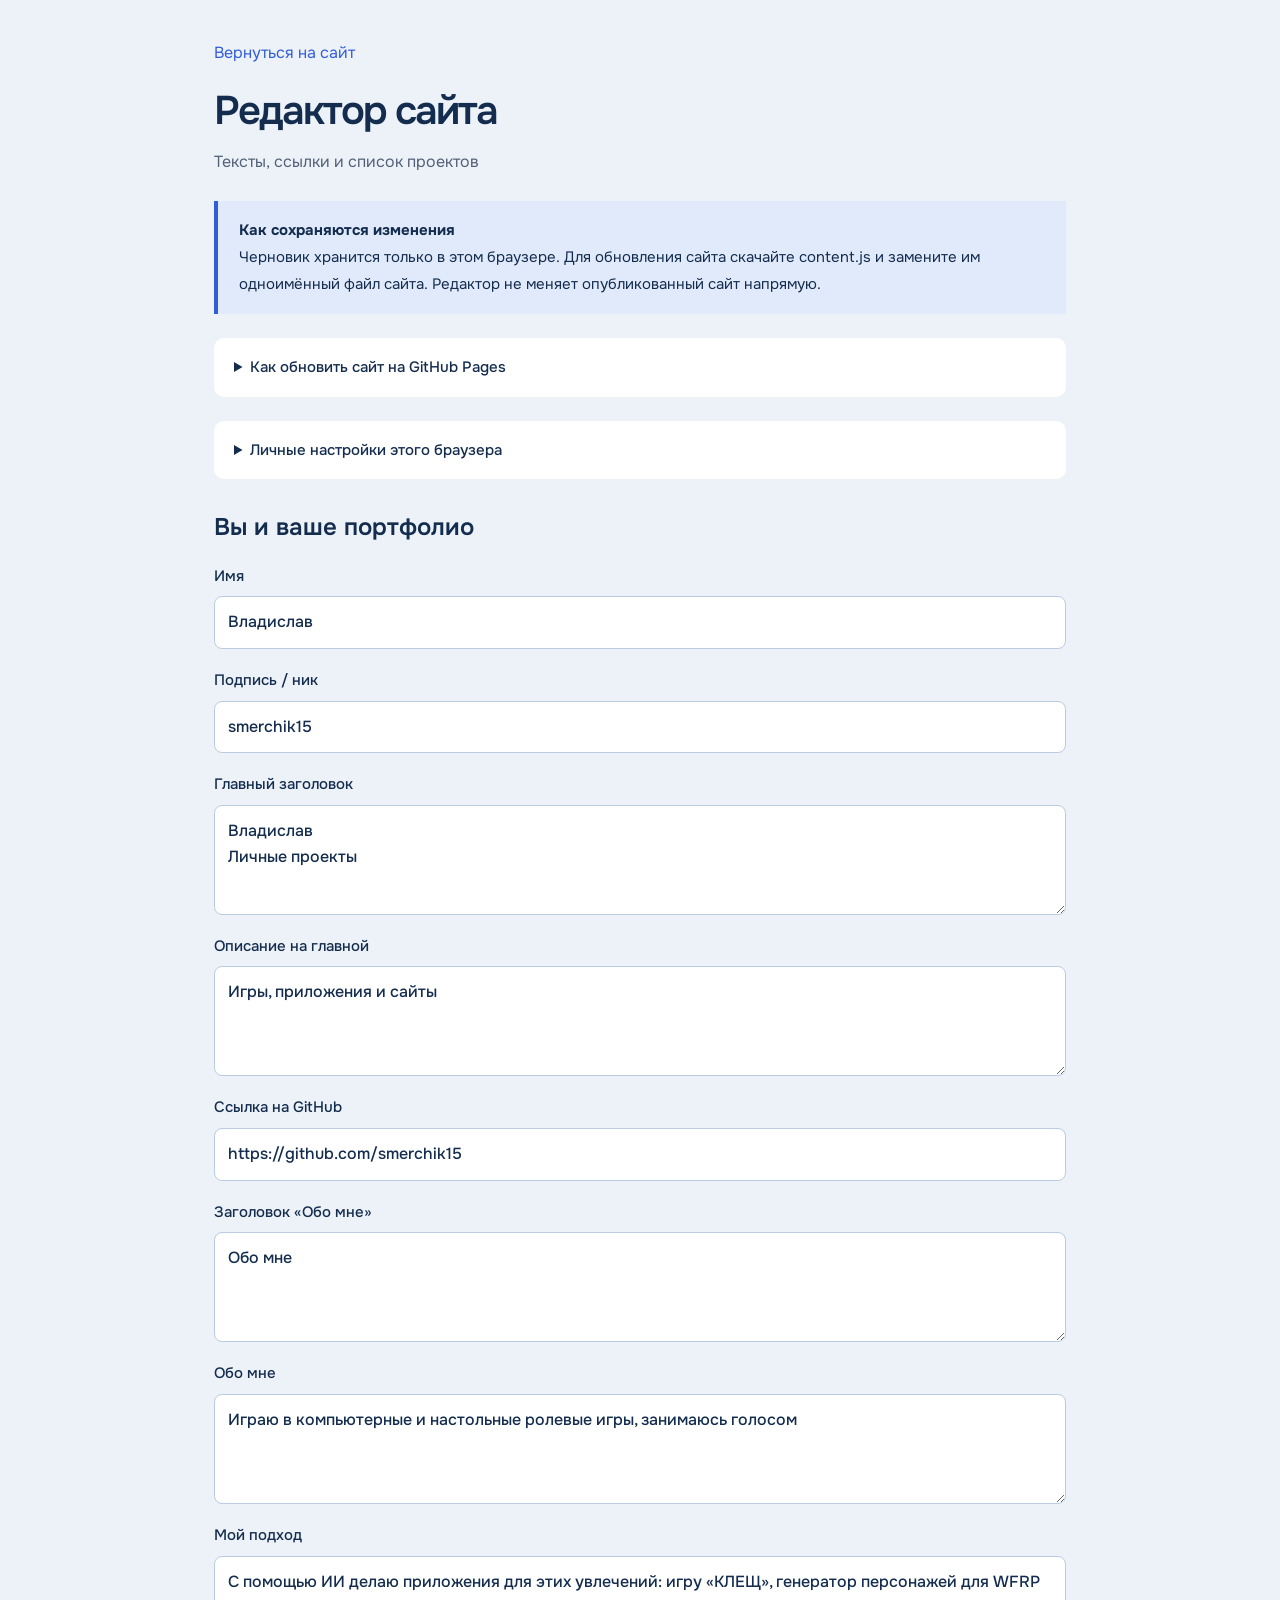
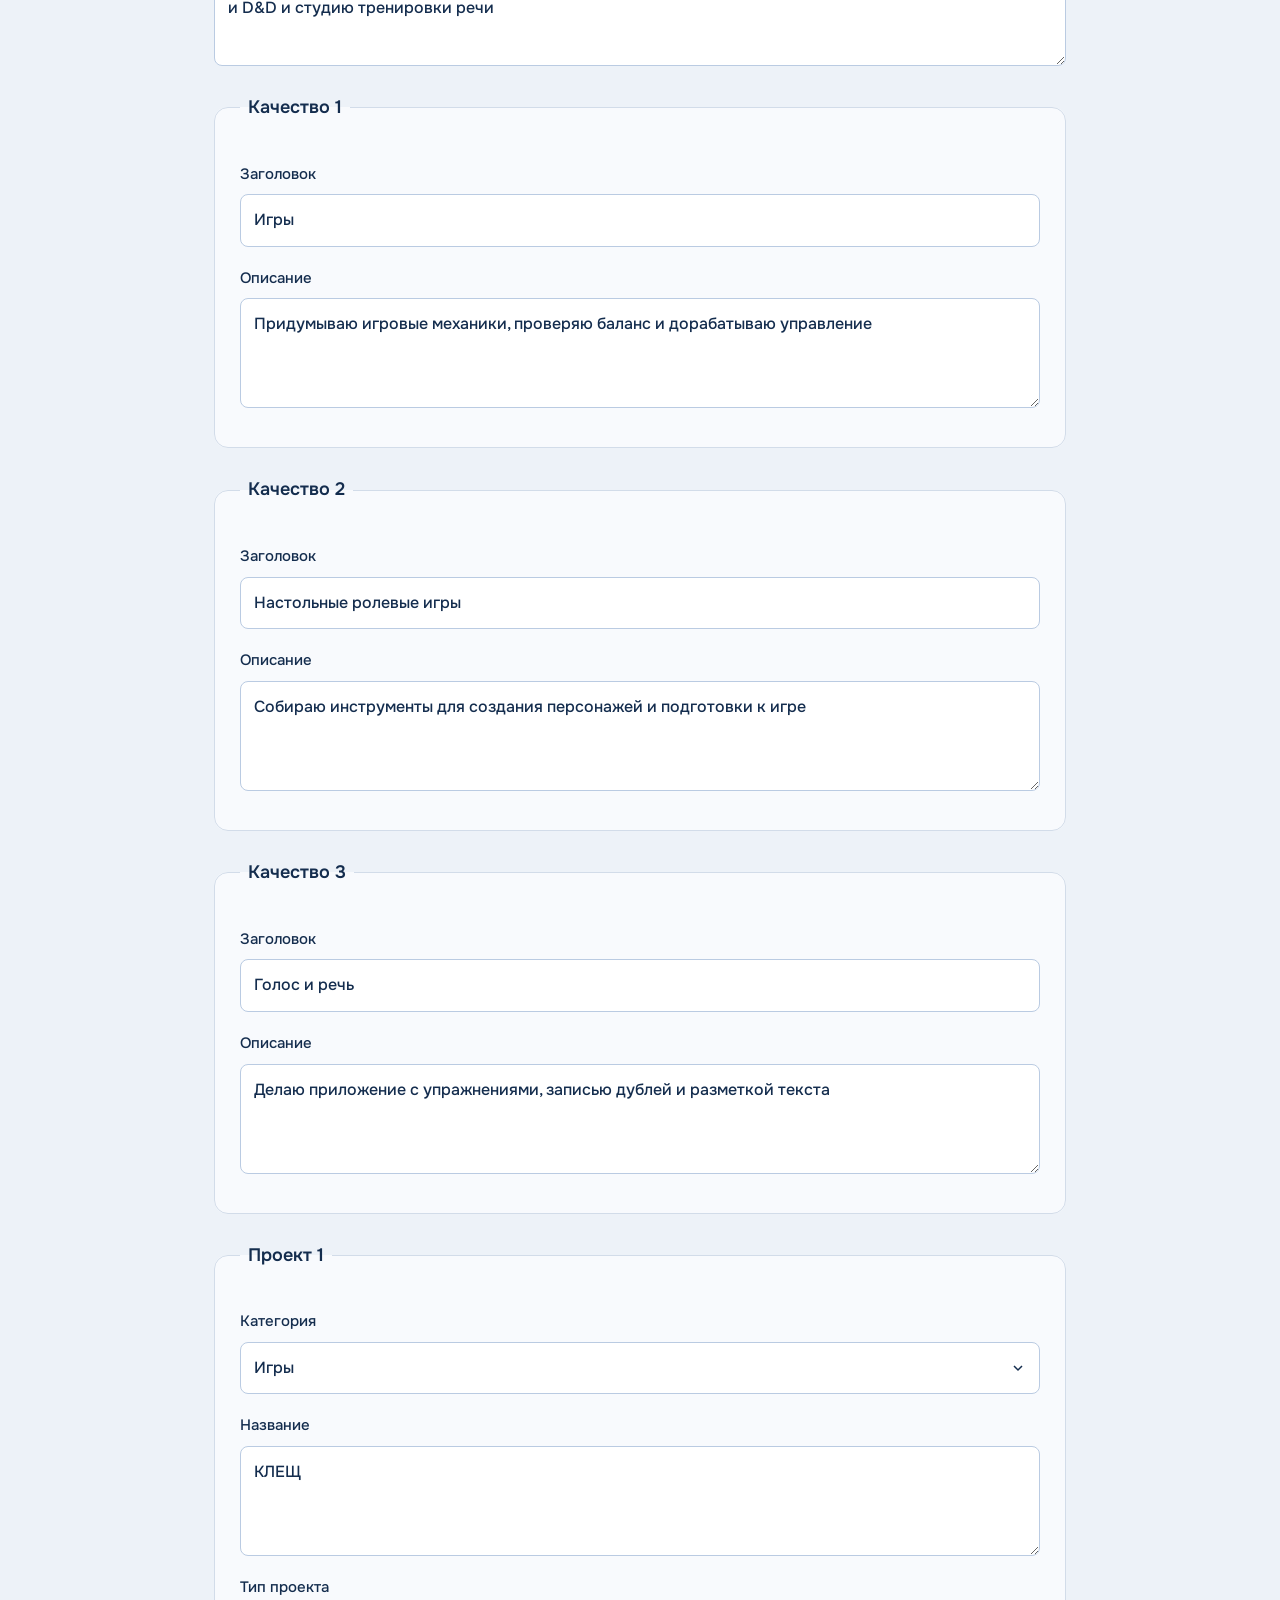
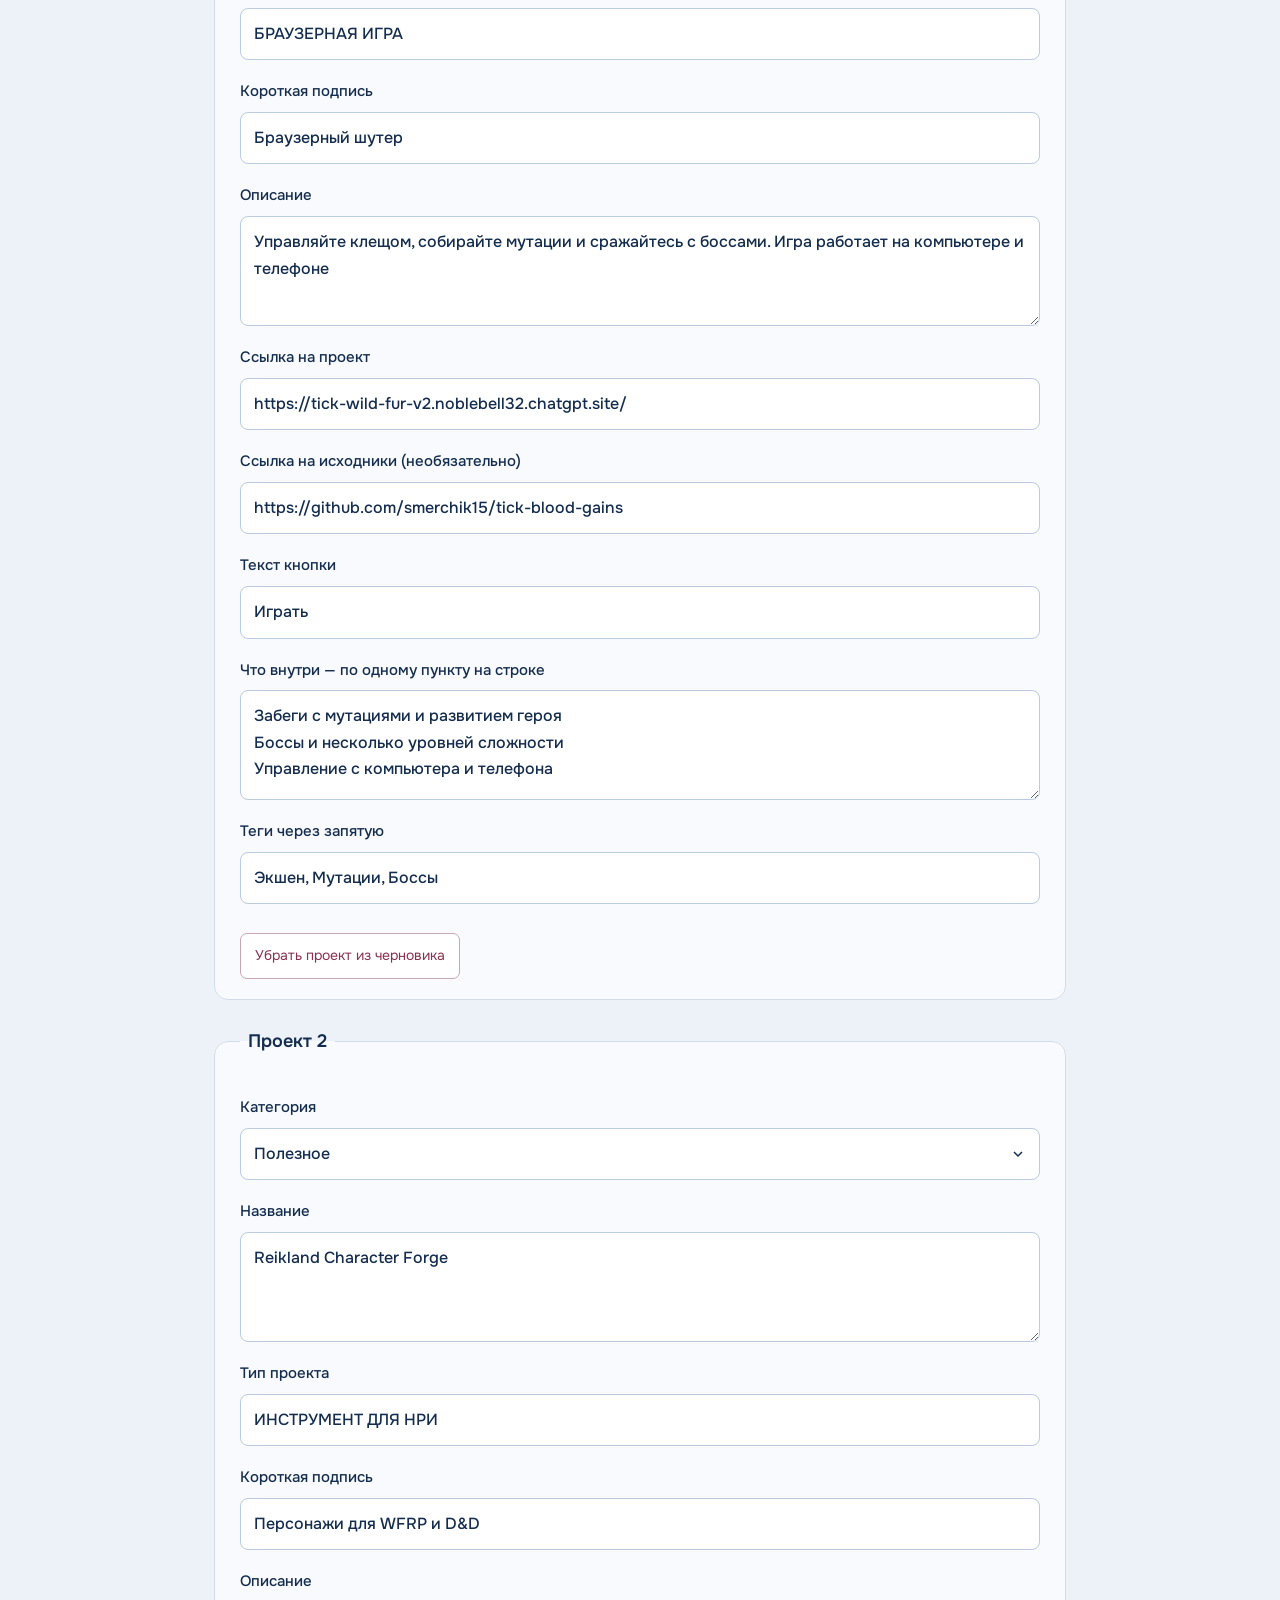
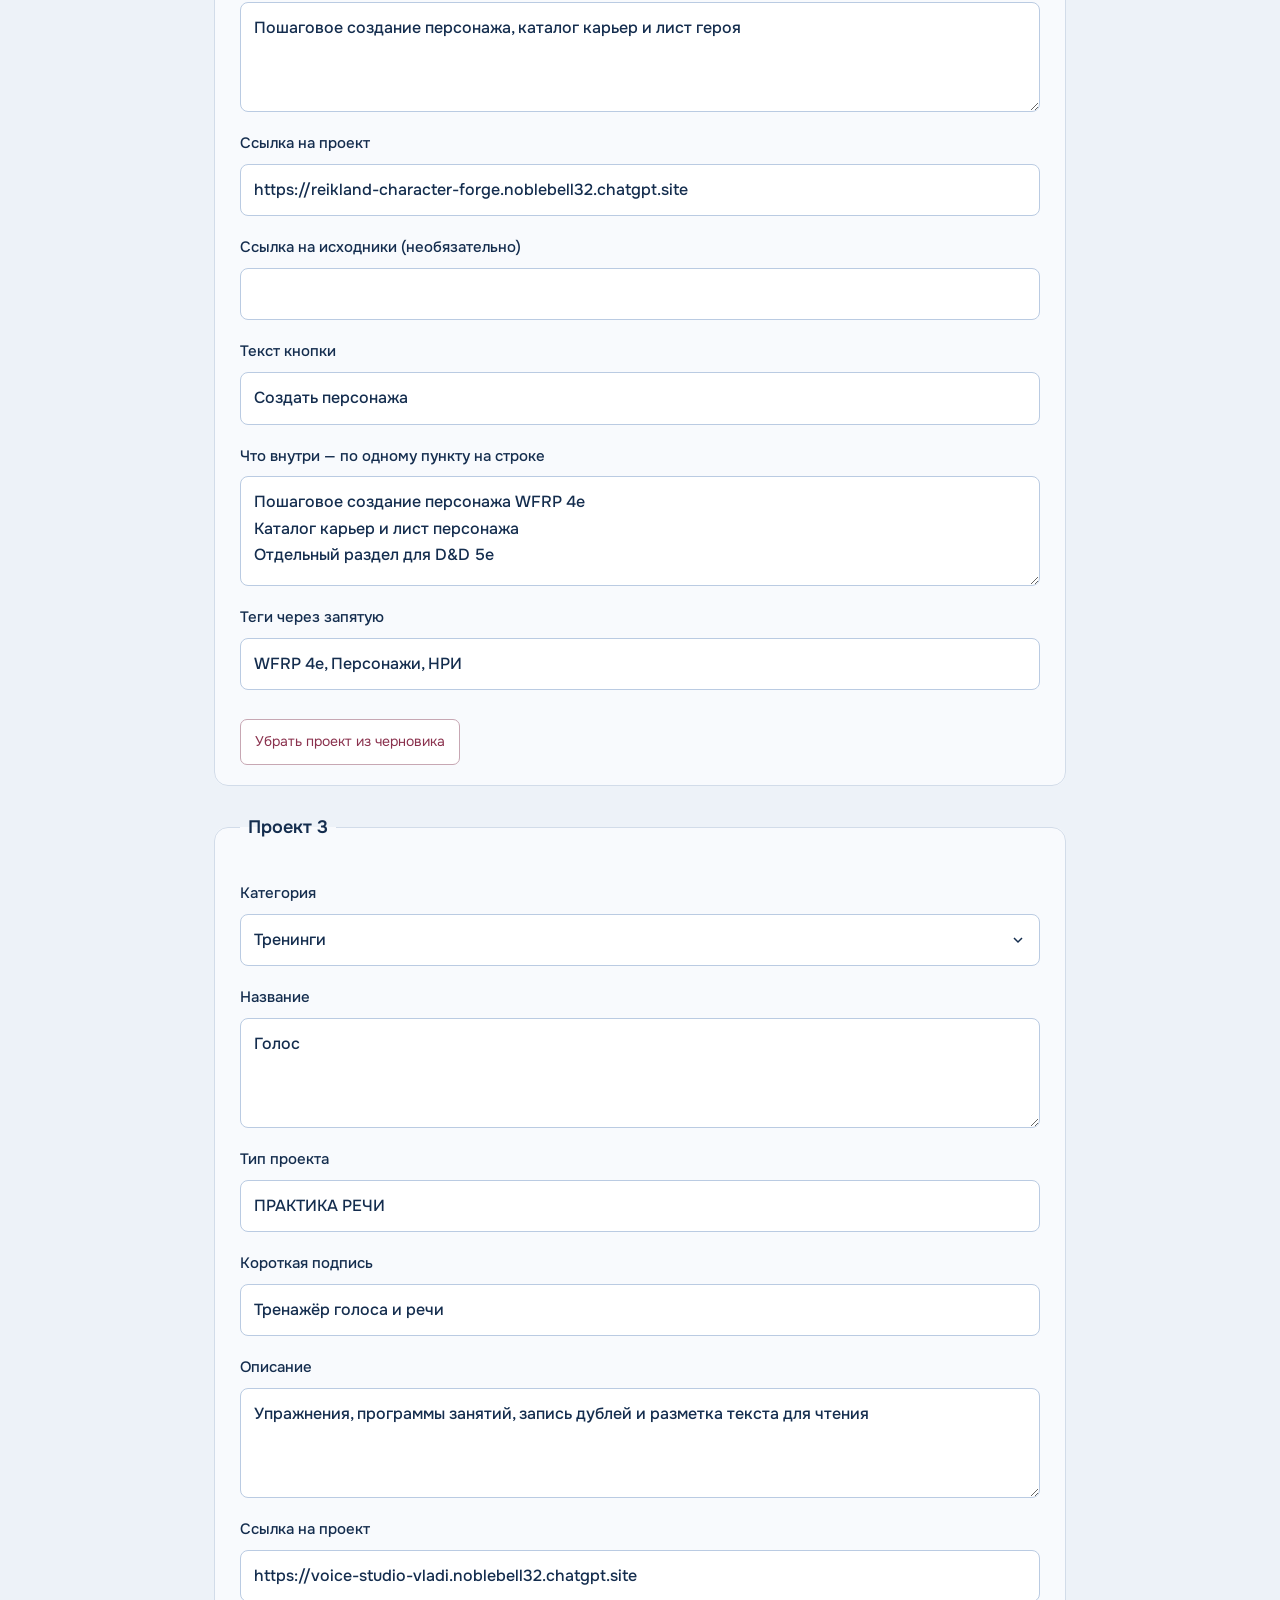
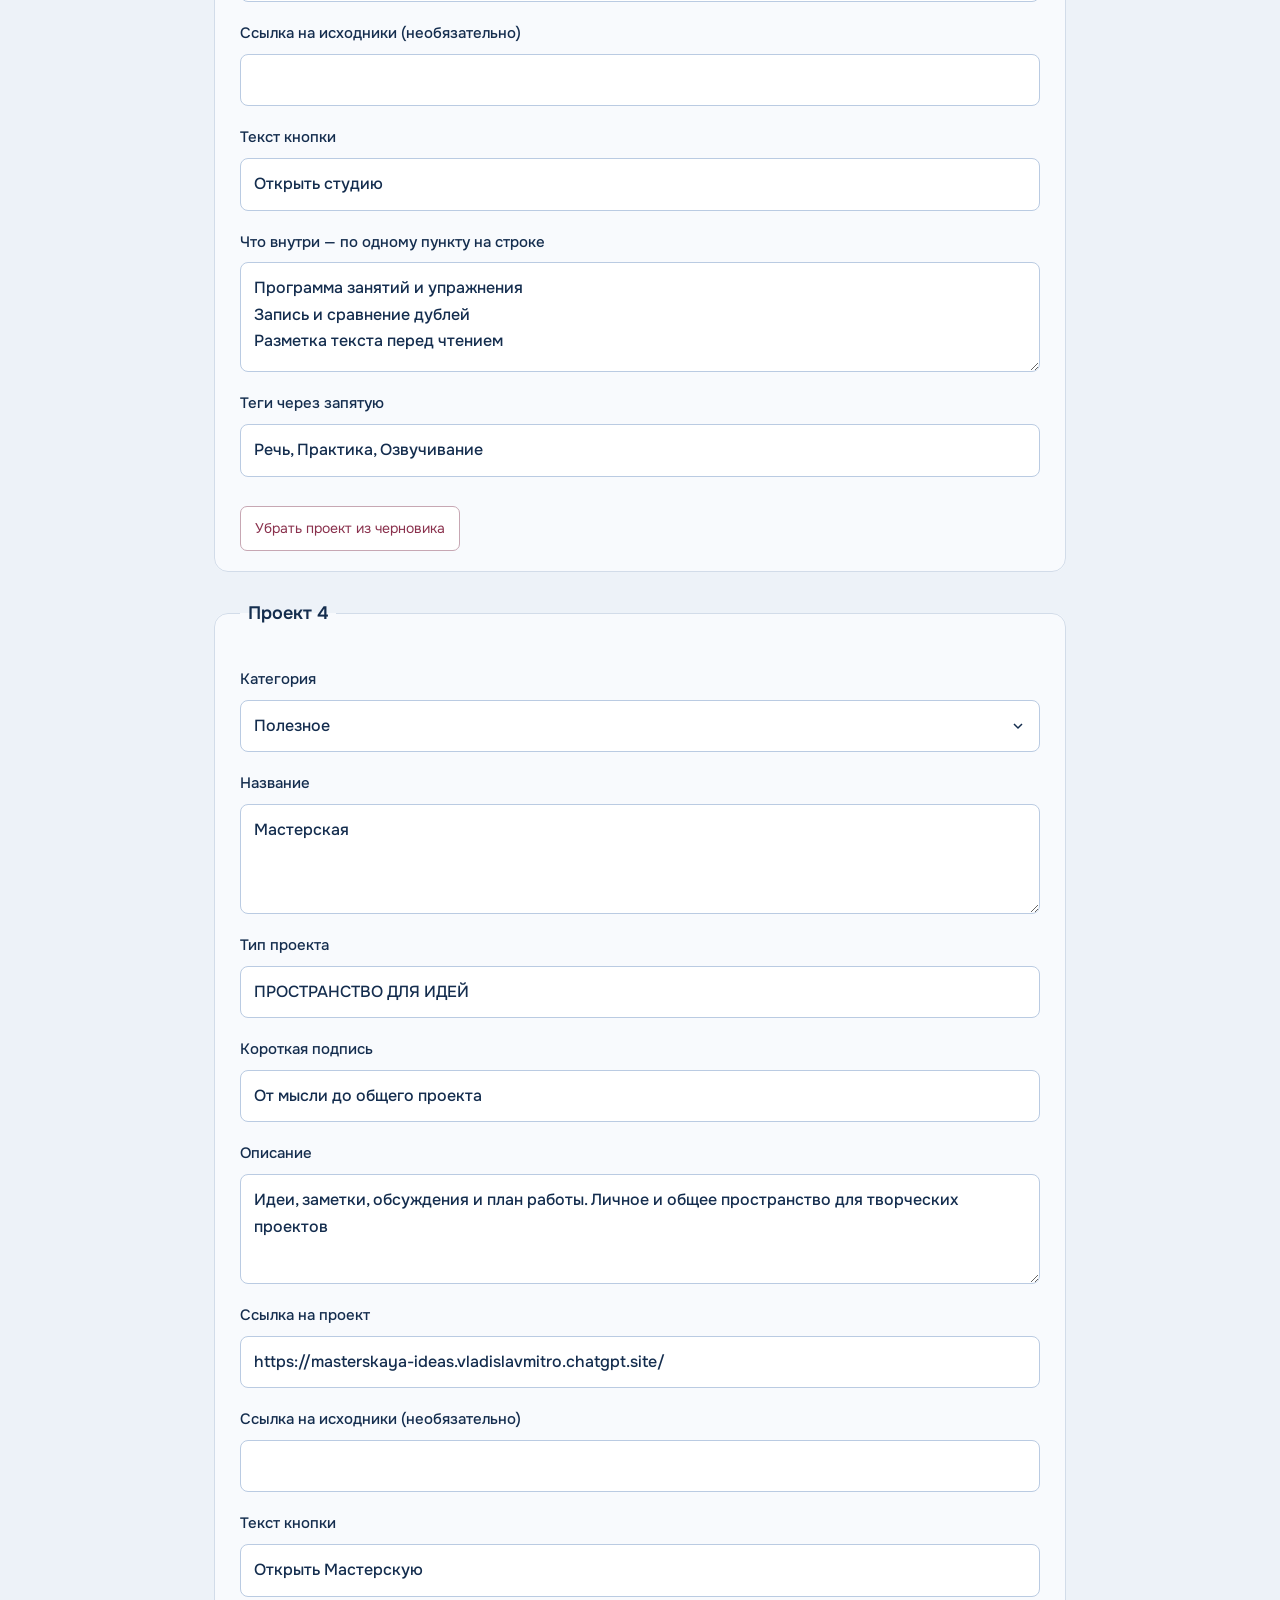
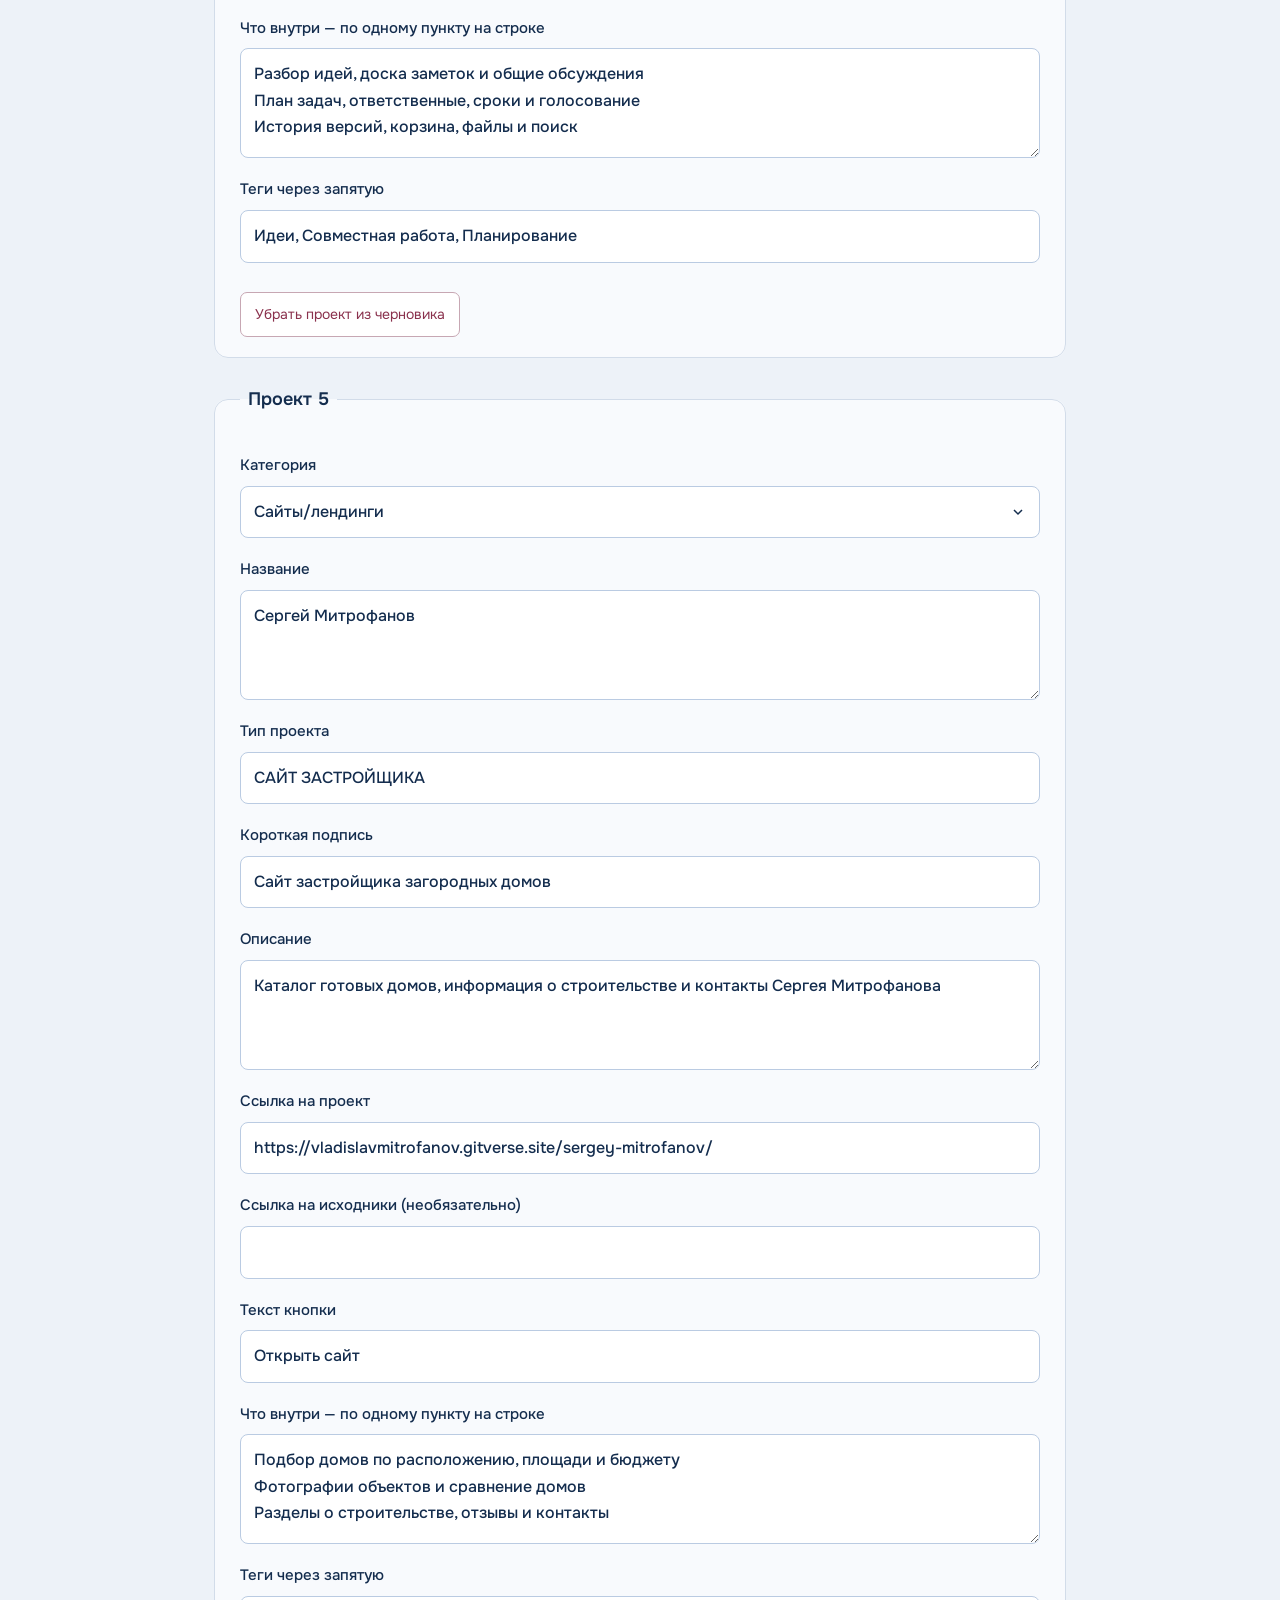
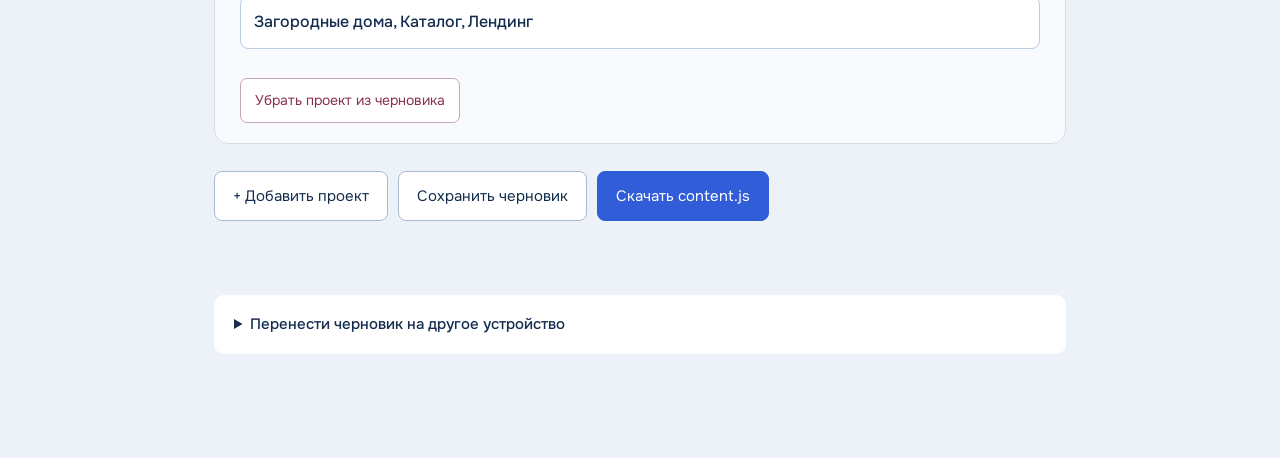
==== commit 76172b0d: "Add sites and landing pages category with Sergey Mitrofanov website" ====
--- a/editor.html
+++ b/editor.html
@@ -1 +1 @@
-<!doctype html><html lang="ru"><head><meta charset="utf-8"><meta name="viewport" content="width=device-width,initial-scale=1"><title>Редактор портфолио</title><link rel="stylesheet" href="style.css?v=20261123"><link rel="stylesheet" href="editor.css?v=20261123"><script src="content.js?v=20261123"></script><script defer src="editor.js?v=20261123"></script></head><body><main class="editor-main"><a href="index.html">Вернуться на сайт</a><h1>Редактор сайта</h1><p>Тексты, ссылки и список проектов</p><div class="notice"><strong>Как сохраняются изменения</strong><br>Черновик хранится только в этом браузере. Для обновления сайта скачайте content.js и замените им одноимённый файл сайта. Редактор не меняет опубликованный сайт напрямую.</div><details><summary>Как обновить сайт на GitHub Pages</summary><p>Откройте репозиторий сайта на GitHub → Add file → Upload files. Перетащите скачанный content.js в корень сайта, заменив прежний файл, и нажмите Commit changes. Через несколько минут изменения появятся на сайте. Для сайта в Sites передайте скачанный файл в этот чат — я опубликую обновление.</p></details><details id="personal-settings"><summary>Личные настройки этого браузера</summary><label><input id="show-work-menu" type="checkbox" style="display:inline;width:auto;margin:0 9px 0 0">Показывать ссылку «Черновик» на главной</label><p>Настройка действует только в этом браузере. Сам черновик доступен только вашему аккаунту ChatGPT</p><p id="personal-settings-status" role="status"></p></details><form id="editor"></form><div class="actions"><button id="add" type="button">+ Добавить проект</button><button id="save" type="button">Сохранить черновик</button><button id="export" type="button">Скачать content.js</button></div><div id="status" role="status"></div><details><summary>Перенести черновик на другое устройство</summary><p>Скачайте резервную копию и откройте её в редакторе на другом устройстве.</p><div class="actions"><button id="backup" type="button">Скачать JSON</button></div><label>Загрузить резервную копию JSON<input type="file" id="import" accept=".json,application/json"></label></details></main></body></html>+<!doctype html><html lang="ru"><head><meta charset="utf-8"><meta name="viewport" content="width=device-width,initial-scale=1"><title>Редактор портфолио</title><link rel="stylesheet" href="style.css?v=20261123-sites"><link rel="stylesheet" href="editor.css?v=20261123-sites"><script src="content.js?v=20261123-sites"></script><script defer src="editor.js?v=20261123-sites"></script></head><body><main class="editor-main"><a href="index.html">Вернуться на сайт</a><h1>Редактор сайта</h1><p>Тексты, ссылки и список проектов</p><div class="notice"><strong>Как сохраняются изменения</strong><br>Черновик хранится только в этом браузере. Для обновления сайта скачайте content.js и замените им одноимённый файл сайта. Редактор не меняет опубликованный сайт напрямую.</div><details><summary>Как обновить сайт на GitHub Pages</summary><p>Откройте репозиторий сайта на GitHub → Add file → Upload files. Перетащите скачанный content.js в корень сайта, заменив прежний файл, и нажмите Commit changes. Через несколько минут изменения появятся на сайте. Для сайта в Sites передайте скачанный файл в этот чат — я опубликую обновление.</p></details><details id="personal-settings"><summary>Личные настройки этого браузера</summary><label><input id="show-work-menu" type="checkbox" style="display:inline;width:auto;margin:0 9px 0 0">Показывать ссылку «Черновик» на главной</label><p>Настройка действует только в этом браузере. Сам черновик доступен только вашему аккаунту ChatGPT</p><p id="personal-settings-status" role="status"></p></details><form id="editor"></form><div class="actions"><button id="add" type="button">+ Добавить проект</button><button id="save" type="button">Сохранить черновик</button><button id="export" type="button">Скачать content.js</button></div><div id="status" role="status"></div><details><summary>Перенести черновик на другое устройство</summary><p>Скачайте резервную копию и откройте её в редакторе на другом устройстве.</p><div class="actions"><button id="backup" type="button">Скачать JSON</button></div><label>Загрузить резервную копию JSON<input type="file" id="import" accept=".json,application/json"></label></details></main></body></html>
--- a/style.css
+++ b/style.css
@@ -9,3 +9,5 @@
 @media(prefers-reduced-motion:reduce){html{scroll-behavior:auto}*,*:before,*:after{animation:none!important;transition:none!important}}
 @media print{.site-header,.site-footer,.catalog-toolbar,.project-index,.primary-action,.share-button,.back-link{display:none!important}body{background:white;color:black}.layout{width:100%}.intro{display:block;padding:15px 0}.intro p{margin-top:20px}.catalog-layout{display:block}.project-panel{border:0;box-shadow:none}.project-stage{break-inside:avoid}.panel-heading,.panel-body,.capabilities,.panel-bottom{padding-inline:0}.source-link:after{content:' (' attr(href) ')';font-size:12px}.interests{display:block}.interest{margin:20px 0}.about-intro{display:block}}
 @media(max-width:600px){.project-tab{min-height:111px;gap:9px}.project-tab-copy{margin-top:0}}@media(max-width:360px){.filters{flex-wrap:wrap}.filters button{font-size:.875rem}.main-nav a{font-size:.875rem}}
+
+.stage-sergey-mitrofanov{background:#E1ECE8}.stage-sergey-mitrofanov .app-preview{height:auto;width:calc(100% - 40px);max-height:none;margin:20px 0;align-self:center;border-radius:8px}@media(min-width:601px) and (max-width:840px){.project-tabs{display:grid;grid-auto-flow:column;grid-auto-columns:minmax(145px,1fr);grid-template-columns:none;overflow-x:auto;padding-bottom:9px;scrollbar-width:thin}}@media(max-width:600px){.filters{flex-wrap:wrap}}
